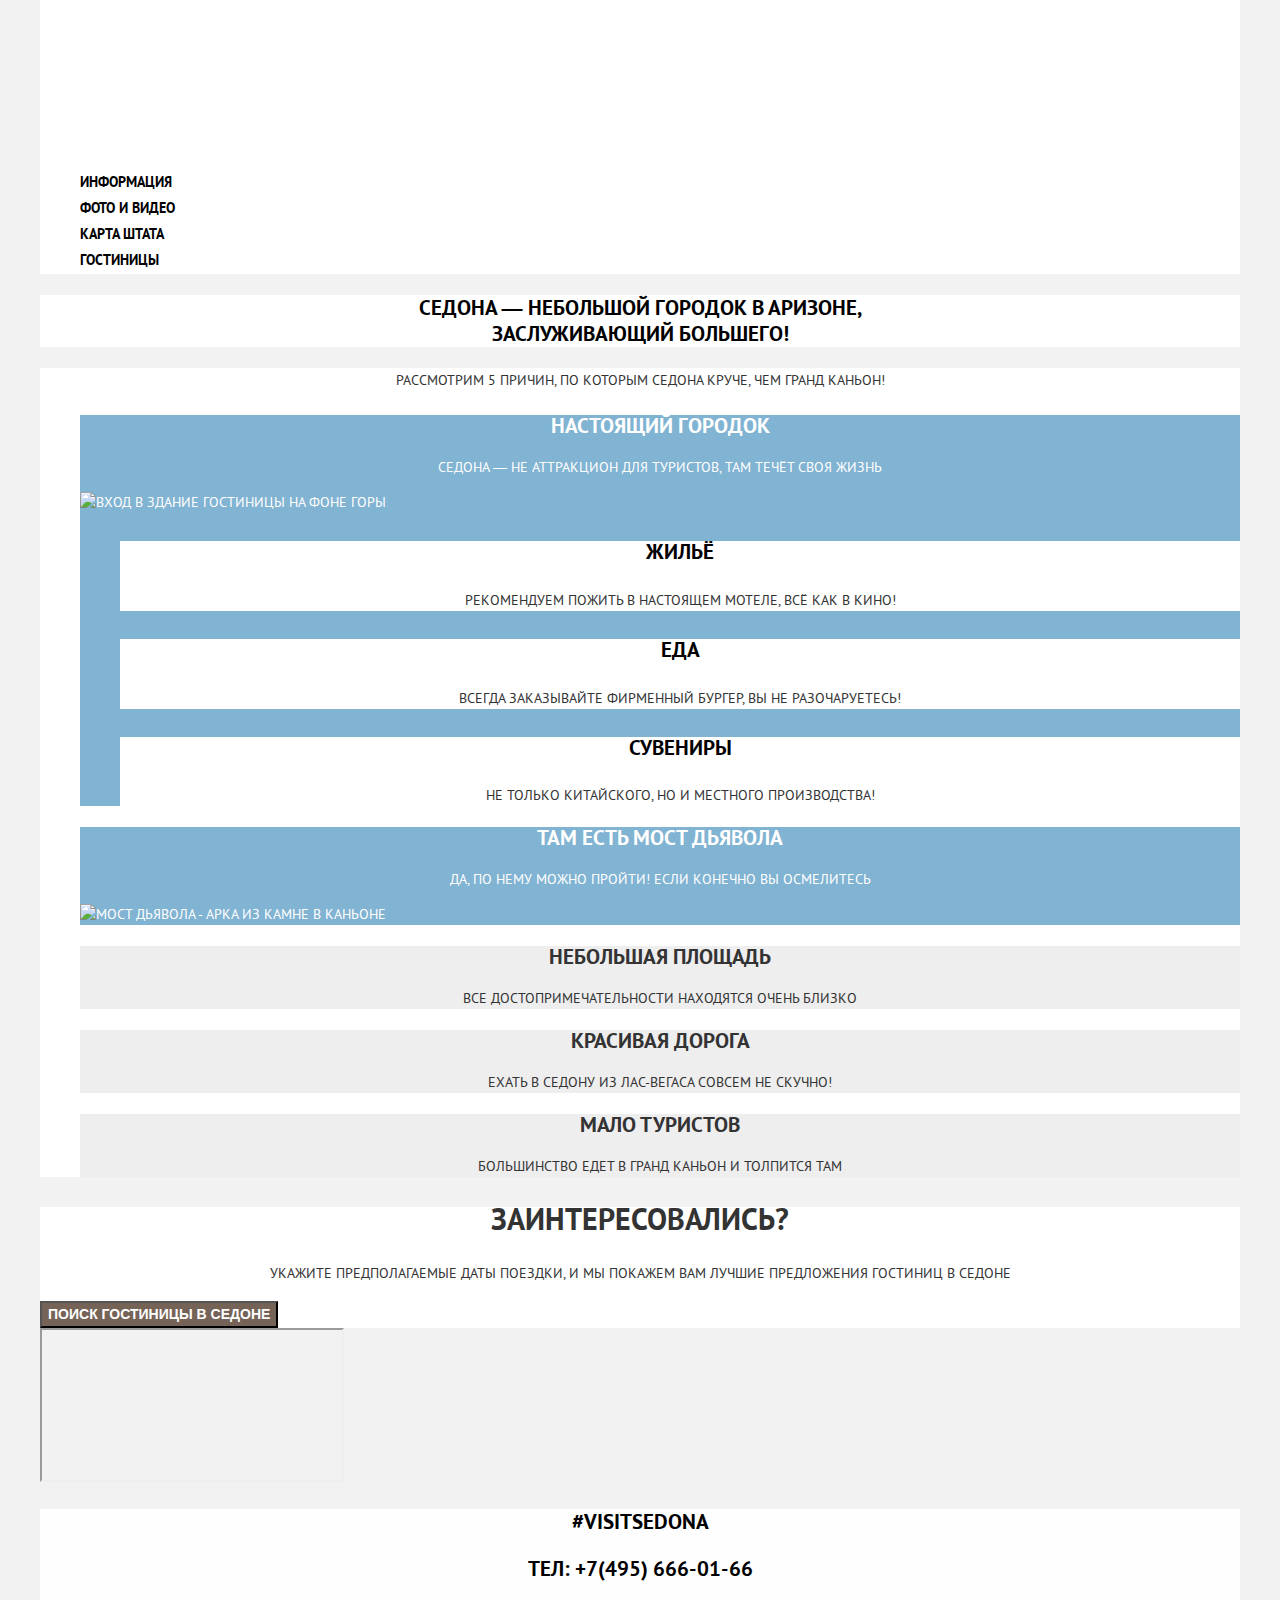
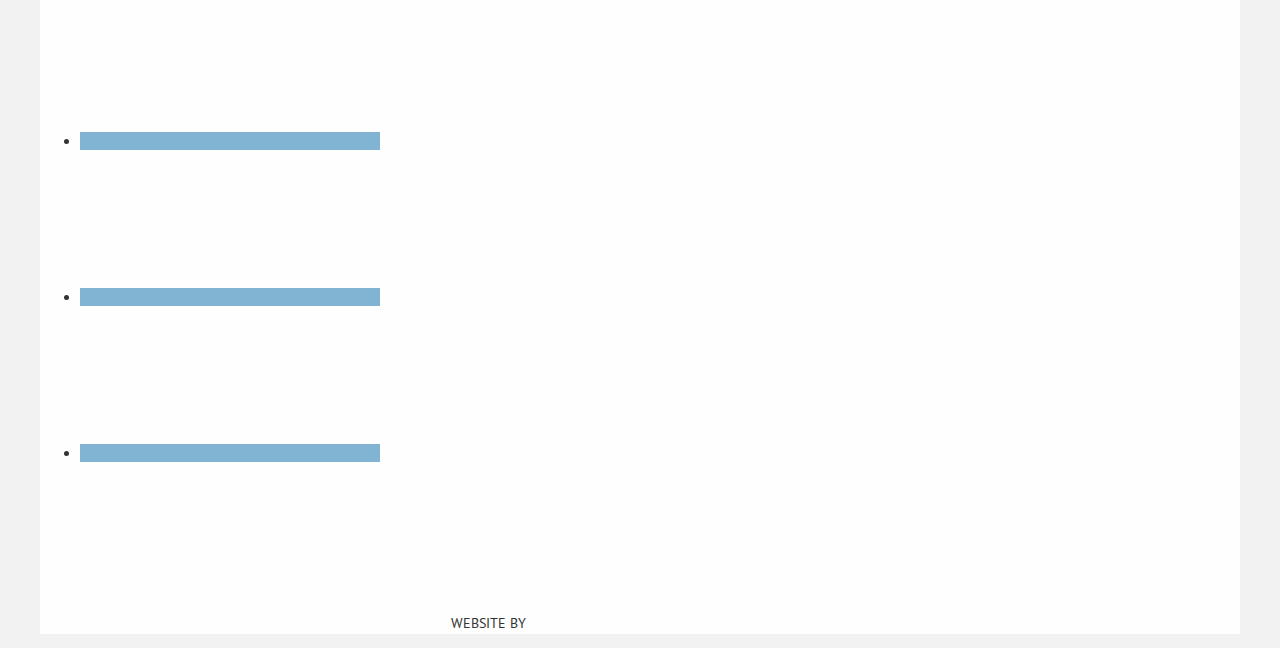
==== index.html @ 3ab44064 "Изменяет названия классов" ====
<!DOCTYPE html>
<html class="page" lang="ru">
  <head>
    <meta charset="utf-8">
    <title>HTML Academy: Седона</title>
    <link rel="stylesheet" href="css/normalize.css">
    <link rel="stylesheet" href="css/style.css">

    <link rel="preload" href="/fonts/ptsans.woff2" as="font" crossorigin="anonymous">
    <link rel="preload" href="/fonts/ptsansbold.woff2" as="font" crossorigin="anonymous">
  </head>

  <body class="page-body">
    <header class="header fix-container">
      <nav class="header__navigation navigation">
        <a class="navigation__logo-link" aria-label="Логотип города Седона: мост над горами на фоне облаков">
          <svg class="navigation__logo-img" aria-hidden="true"></svg>
        </a>

        <ul class="navigation__menu menu">
          <li class="menu__item">
            <a class="menu__link" href="blank.html">Информация</a>
          </li>

          <li class="menu__item">
            <a class="menu__link" href="blank.html">Фото и видео</a>
          </li>

          <li class="menu__item">
            <a class="menu__link" href="blank.html">Карта штата</a>
          </li>

          <li class="menu__item">
            <a class="menu__link" href="hotels.html">Гостиницы</a>
          </li>
        </ul>
      </nav>
    </header>

    <main class="main fix-container">
      <section class="section top-section">
        <h1 class="visually-hidden">Сайт города Седона</h1>

        <p class="top-section__description">Седона &mdash; небольшой городок в Аризоне,<br> заслуживающий большего!</p>
      </section>

      <section class="section reasons-section">
        <h2 class="visually-hidden">5 причин, чтобы посетить Седону</h2>
        
        <p class="section__description">Рассмотрим 5 причин, по которым Седона круче, чем гранд каньон!</p>

        <ol class="reasons-section__list">
          <li class="reasons-section__list-item reason reason--expanded-sub-list">
            <div class="reason__container">
              <h3 class="reason__title">Настоящий городок</h3>

              <p class="reason__description">Седона &mdash; не аттракцион для туристов, там течёт своя жизнь</p>
            </div>

            <img class="reason__image" src="https://via.placeholder.com/800x256" alt="Вход в здание гостиницы на фоне горы" width="800" height="256">

            <ul class="reason__sub-list">
              <li class="reason__sub-list-item feature feature--hotels">
                <h4 class="feature__title">Жильё</h4>
                <p class="feature__description">Рекомендуем пожить в настоящем мотеле, всё как в кино!</p>
              </li>

              <li class="reason__sub-list-item feature feature--food">
                <h4 class="feature__title">Еда</h4>
                <p class="feature__description">Всегда заказывайте фирменный бургер, вы не разочаруетесь!</p>
              </li>

              <li class="reason__sub-list-item feature feature--souvenirs">
                <h4 class="feature__title">Сувениры</h4>
                <p class="feature__description">Не только китайского, но и местного производства!</p>
              </li>
            </ul>
          </li>

          <li class="reasons-section__list-item reason reason--expanded-image">
            <div class="reason__container">
              <h3 class="reason__title">Там есть Мост дьявола</h3>
  
              <p class="reason__description">Да, по нему можно пройти! Если конечно вы осмелитесь</p>
            </div>

            <img class="reason__image" src="https://via.placeholder.com/800x256" alt="Мост дьявола - арка из камне в каньоне" width="800" height="256">
          </li>

          <li class="reasons-section__list-item reason">
            <h3 class="reason__title">Небольшая площадь</h3>

            <p class="reason__description">Все достопримечательности находятся очень близко</p>
          </li>

          <li class="reasons-section__list-item reason">
            <h3 class="reason__title">Красивая дорога</h3>

            <p class="reason__description">Ехать в седону из Лас-Вегаса совсем не скучно!</p>
          </li>
          
          <li class="reasons-section__list-item reason">
            <h3 class="reason__title">Мало туристов</h3>

            <p class="reason__description">Большинство едет в гранд каньон и толпится там</p>
          </li>
        </ol>
      </section>

      <section class="section order-section">
        <h2 class="visually-hidden">Поиск гостиницы в Седоне</h2>

        <p class="order-section__subtitle">Заинтересовались?</p>

        <p class="section__description">Укажите предполагаемые даты поездки, и мы покажем вам лучшие предложения гостиниц в седоне</p>

        <button class="order-section__button button button--brown" type="button">Поиск гостиницы в Седоне</button>

        <!-- Форма -->
      </section>

      <section class="section map-section">
        <h2 class="visually-hidden">Где расположена Седона</h2>

        <!-- todo вынести атрибуты из iframe в файл стилей width="600" height="450" frameborder="0" style="border:0;" -->
        <iframe class="map-section__map" src="https://www.google.com/maps/embed?pb=!1m18!1m12!1m3!1d56145.614365388654!2d-111.83198142224626!3d34.8535389235133!2m3!1f0!2f0!3f0!3m2!1i1024!2i768!4f13.1!3m3!1m2!1s0x872da132f942b00d%3A0x5548c523fa6c8efd!2z0KHQtdC00L7QvdCwLCDQkNGA0LjQt9C-0L3QsCA4NjMzNiwg0KHQqNCQ!5e0!3m2!1sru!2sru!4v1600339933876!5m2!1sru!2sru" allowfullscreen="" aria-hidden="false" tabindex="0"></iframe>
      </section>
    </main>

    <footer class="footer fix-container">
      <section class="footer__section">
        <h2 class="visually-hidden">Контакты</h2>

        <address class="footer__address">
          <p class="footer__tag">#visitSEDONA</p>
        
          <a class="footer__link" href="tel:+74956660166">Тел: +7(495) 666-01-66</a>
        </address>
      </section>

      <section class="footer__section">
        <h2 class="visually-hidden">Социальные сети</h2>

        <ul class="footer__socials socials">
          <li class="socials__item">
            <a class="socials__link" href="https://twitter.com/" target="_blank" aria-label="Twitter" rel="noopener noreferrer nofollow">
              <svg class="socials__icon" aria-hidden="true"></svg>
            </a>
          </li>

          <li class="socials__item">
            <a class="socials__link" href="https://facebook.com/" target="_blank" aria-label="Facebook" rel="noopener noreferrer nofollow">
              <svg class="socials__icon" aria-hidden="true"></svg>
            </a>
          </li>

          <li class="socials__item">
            <a class="socials__link" href="https://www.youtube.com/" target="_blank" aria-label="Youtube" rel="noopener noreferrer nofollow">
              <svg class="socials__icon" aria-hidden="true"></svg>
            </a>
          </li>
        </ul>
      </section>

      <p class="footer__logo">
        Website by
        <a class="footer__logo-link" href="https://htmlacademy.ru/intensive/htmlcss" target="_blank" aria-label="HTML Academy" rel="noopener noreferrer nofollow">
          <svg class="footer__logo-icon" aria-hidden="true"></svg>
        </a>
      </p>
    </footer>
  </body>
</html>
---- css/style.css ----
/* Variables */

:root {
  --background-color: rgb(242, 242, 242);

  --primary-color: rgb(51, 51, 51);
  --secondary-color: rgb(0, 0, 0);

  --contrast-color: rgb(255, 255, 255);
  --secondary-contrast-color: rgb(238, 238, 238);

  --accent-color: rgb(129, 179, 210);
  --accent-color-darker: rgb(102, 158, 192);
  --accent-color-dark: rgb(84, 150, 189);

  --secondary-accent-color: rgb(118, 99, 87);
  --secondary-accent-color-darker: rgb(96, 78, 67);
  --secondary-accent-color-dark: rgb(80, 62, 51);

  --addition-contrast-color: rgb(242, 242, 242);
  --addition-primary-color: rgb(102, 102, 102);

  /* Colors with opacity */

  --contrast-color-opacity-90: rgba(255, 255, 255, 0.9);
  --contrast-color-opacity-30: rgba(255, 255, 255, 0.3);
  --secndary-color-opacity-30: rgba(0, 0, 0, 0.3);
}



/* Fonts */

@font-face {
  font-family: "PT Sans";
  font-style: normal;
  font-weight: 400;
  font-display: swap;
  src: url("../fonts/ptsans.woff2") format("woff2"),
       url("../fonts/ptsans.woff") format("woff");
}

@font-face {
  font-family: "PT Sans";
  font-style: normal;
  font-weight: 700;
  font-display: swap;
  src: url("../fonts/ptsansbold.woff2") format("woff2"),
       url("../fonts/ptsansbold.woff") format("woff");
}


/* Global styles */

html {
  box-sizing: border-box;
  font-size: 87.5%; /* 14px */
  line-height: 1;
}

*,
*::before,
*::after {
  box-sizing: inherit;
}

body {
  min-width: 1200px;
  margin: 0;
  background-color: var(--background-color, rgb(242, 242, 242));
  font-family: "PT Sans", "Arial", sans-serif;
  font-size: 100%;
  line-height: 1.5;
  color: var(--primary-color, rgb(51, 51, 51));
  text-transform: uppercase;
  overflow-anchor: none;
}

img {
  max-width: 100%;
}

a {
  text-decoration: none;
  color: inherit;
}

.visually-hidden {
  position: absolute;
  width: 1px;
  height: 1px;
  margin: -1px;
  padding: 0;
  border: 0;
  white-space: nowrap;
  overflow: hidden;
  clip: rect(0 0 0 0);
}


/* Fix-container */

.fix-container {
  width: 1200px;
  margin-left: auto;
  margin-right: auto;
}


/* Header */

.header {
  background-color: var(--contrast-color, rgb(255, 255, 255));
}

.header__navigation {

}

.navigation__logo-link {

}

.navigation__logo-img {

}


/* Navigation */

.navigation {

}

.navigation__logo-link {

}

.navigation__logo-img {

}

.navigation__menu {

}


/* Menu */

.menu {
  list-style: none;

  font-weight: 700;
  line-height: 1.857;
  color: var(--secondary-color, rgb(0, 0, 0));
}

.menu__item {

}

.menu__link {

}

.menu__link:hover {
  color: var(--accent-color, rgb(129, 179, 210))
}

.menu__link:active {
  color: var(--secndary-color-opacity-30, rgba(0, 0, 0, 0.3))
}

.menu__link--active {
  color: var(--secondary-accent-color, rgb(118, 99, 87));
}


/* Main */

.main {

}


/* Section */

.section {

}

.section__description {
  line-height: 1.857;
  text-align: center;
}


/* Top-section */

.top-section {

  background-color: var(--accent-color, rgb(129, 179, 210));
}

.top-section__description {
  font-size: 1.5rem;
  font-weight: 700;
  line-height: 1.238;
  color: var(--secondary-color, rgb(0, 0, 0));
  text-align: center;

  background-color: var(--contrast-color, rgb(255, 255, 255));
}


/* Reasons-section */

.reasons-section {
  background-color: var(--contrast-color, rgb(255, 255, 255));
}

.reasons-section__list {
  list-style: none;
}

.reasons-section__list-item {

}

/* Reason */

.reason {
  background-color: var(--secondary-contrast-color, rgb(238, 238, 238));
}

.reason--expanded-sub-list {
  color: var(--contrast-color, rgb(255, 255, 255));
  background-color: var(--accent-color, rgb(129, 179, 210));
}

.reason--expanded-image {
  color: var(--contrast-color, rgb(255, 255, 255));
  background-color: var(--accent-color, rgb(129, 179, 210));
}

.reason__container {

}

.reason__title {
  font-size: 1.5rem;
  line-height: 1;
  text-align: center;
}

.reason__description {
  text-align: center;
}

.reason__image {

}

.reason__sub-list {
  list-style: none;
}

.reason__sub-list-item {

}


/* Feature */

.feature {
  background-color: var(--contrast-color, rgb(255, 255, 255));
}

.feature--hotels {

}

.feature--food {

}

.feature--souvenirs {

}

.feature__title {
  font-size: 1.5rem;
  line-height: 1;
  color: var(--secondary-color, rgb(0, 0, 0));
  text-align: center;
}

.feature__description {
  color: var(--primary-color, rgb(51, 51, 51));
  text-align: center;
}


/* Order-section */

.order-section {
  background-color: var(--contrast-color, rgb(255, 255, 255));
}

.order-section__subtitle {
  font-size: 2.143rem;
  font-weight: 700;
  line-height: 0.8;
  text-align: center;
}

.order-section__button {

}


/* Map-section */

.map-section {

}

.map-section__map {

}


/* Button */

.button {
  font-size: 1rem;
  font-weight: 700;
  line-height: 1.5;
  color: var(--contrast-color, rgb(255, 255, 255));
  text-transform: uppercase;
}

.button:active {
  color: var(--contrast-color-opacity-30, rgba(255, 255, 255, 0.3));
}

.button--brown {
  background-color: var(--secondary-accent-color, rgb(118, 99, 87));
}

.button--brown:hover {
  background-color: var(--secondary-accent-color-darker, rgb(96, 78, 67));
}

.button--brown:active {
  background-color: var(--secondary-accent-color-dark, rgb(80, 62, 51));
}

.button--blue {
  background-color: var(--accent-color, rgb(129, 179, 210));
}

.button--blue:hover {
  background-color: var(--accent-color-darker, rgb(102, 158, 192));
}
.button--blue:active {
  background-color: var(--accent-color-dark, rgb(84, 150, 189));
}



/* Footer */

.footer {
  background-color: var(--contrast-color-opacity-90, rgba(255, 255, 255, 0.9));
}

.footer__section {

}

.footer__address {
  font-size: 1.5rem;
  font-weight: 700;
  font-style: normal;
  line-height: 1.238;
  color: var(--secondary-color, rgb(0, 0, 0));
  text-align: center;
}

.footer__tag {

}

.footer__link {

}

.footer__socials {

}

.footer__logo {
  text-align: center;
}

.footer__logo-link {

}

.footer__logo-icon {

}


/* Socials */

.socials {

}

.socials__item {

}

.socials__link {
  background-color: var(--accent-color, rgb(129, 179, 210));
}

.socials__link:hover {
  background-color: var(--accent-color-darker, rgb(102, 158, 192));
}

.socials__link:active {
  background-color: var(--accent-color-dark, rgb(84, 150, 189));
}

.socials__icon {

}
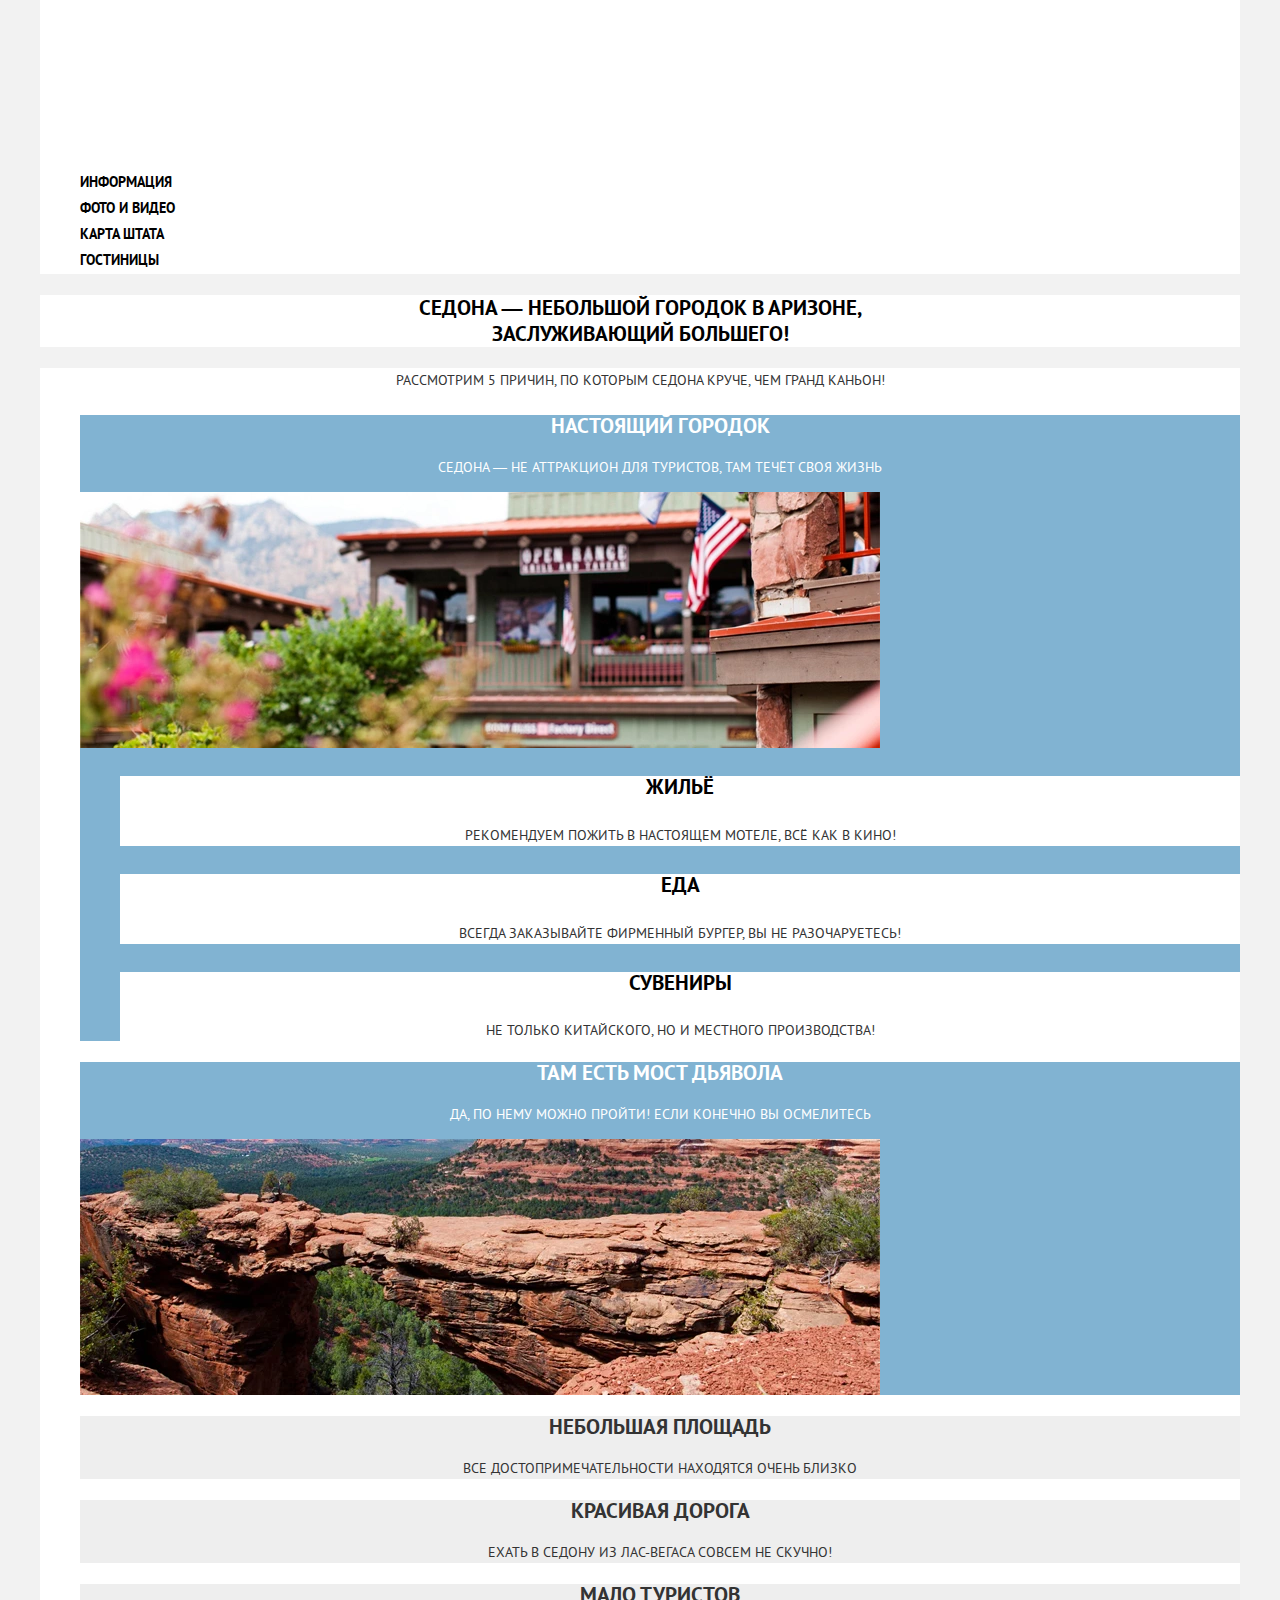
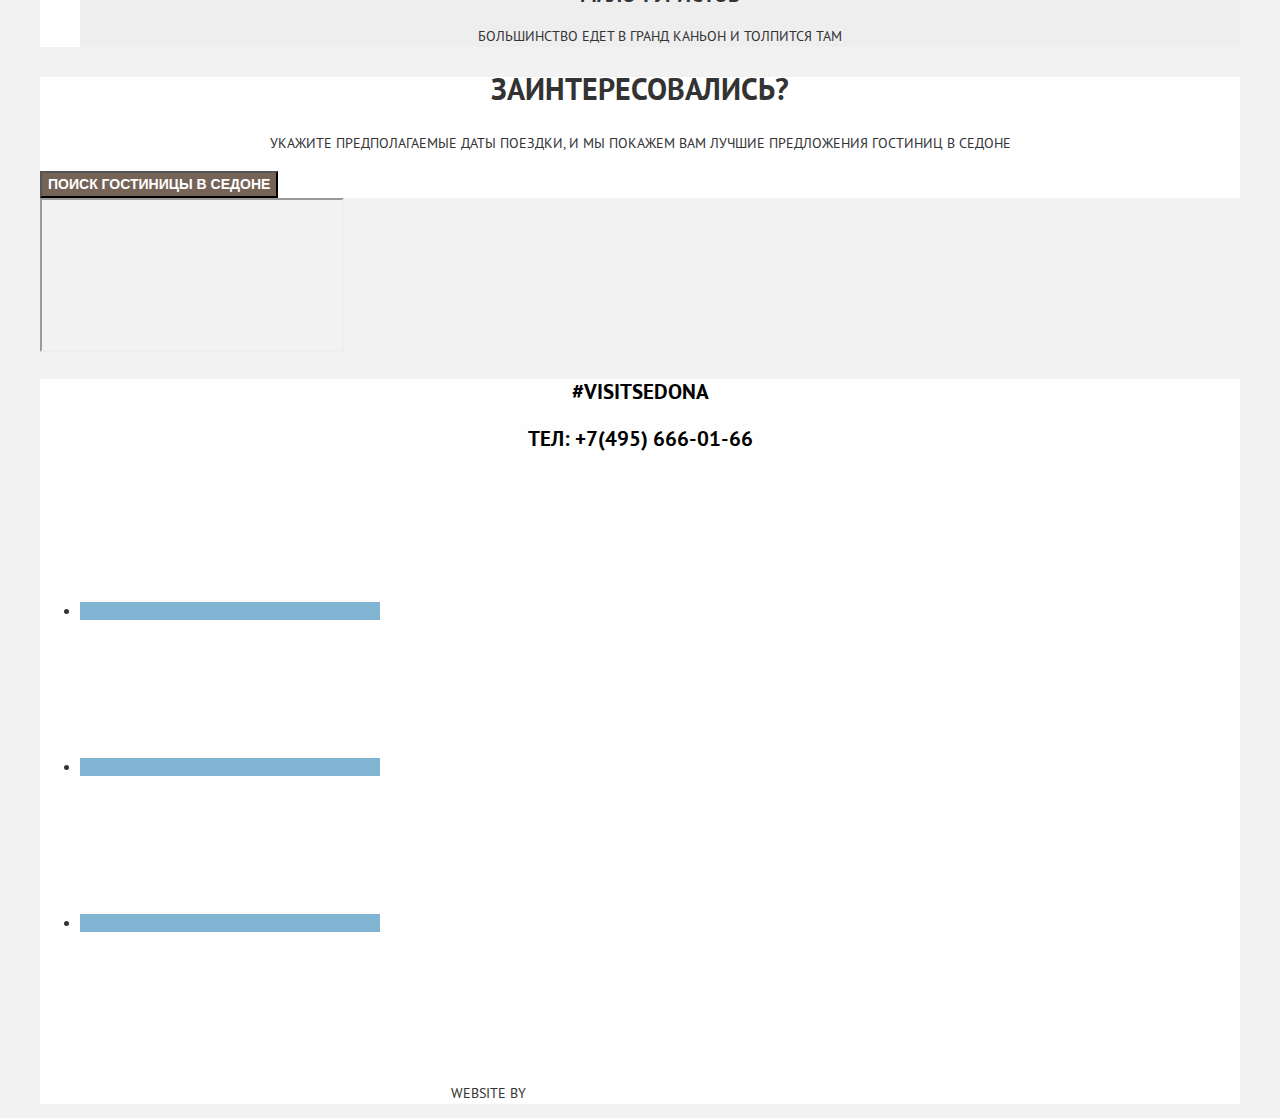
==== commit 3d56ace2: "Добавляет изображения" ====
--- a/index.html
+++ b/index.html
@@ -57,7 +57,16 @@
               <p class="reason__description">Седона &mdash; не аттракцион для туристов, там течёт своя жизнь</p>
             </div>
 
-            <img class="reason__image" src="https://via.placeholder.com/800x256" alt="Вход в здание гостиницы на фоне горы" width="800" height="256">
+            <picture class="reason__picture">
+              <source type="image/webp"
+                      srcset="img/reason-1.webp 1x,
+                              img/reason-1@2x.webp 2x">
+              <img  class="reason__image" 
+                    src="img/reason-1.jpg" 
+                    srcset="img/reason-1@2x.jpg 2x"
+                    alt="Вход в здание гостиницы на фоне горы" 
+                    width="800" height="256">
+            </picture>
 
             <ul class="reason__sub-list">
               <li class="reason__sub-list-item feature feature--hotels">
@@ -84,7 +93,16 @@
               <p class="reason__description">Да, по нему можно пройти! Если конечно вы осмелитесь</p>
             </div>
 
-            <img class="reason__image" src="https://via.placeholder.com/800x256" alt="Мост дьявола - арка из камне в каньоне" width="800" height="256">
+            <picture class="reason__picture">
+              <source type="image/webp"
+                      srcset="img/reason-2.webp 1x,
+                              img/reason-2@2x.webp 2x">
+              <img  class="reason__image" 
+                    src="img/reason-2.jpg" 
+                    srcset="img/reason-2@2x.jpg 2x"
+                    alt="Мост дьявола - арка из камне в каньоне" 
+                    width="800" height="256">
+            </picture>
           </li>
 
           <li class="reasons-section__list-item reason">
--- a/css/style.css
+++ b/css/style.css
@@ -257,8 +257,14 @@
   text-align: center;
 }
 
+.reason__picture {
+  display: block;
+}
+
 .reason__image {
-
+  display: block;
+  width: 800px;
+  height: 256px;
 }
 
 .reason__sub-list {
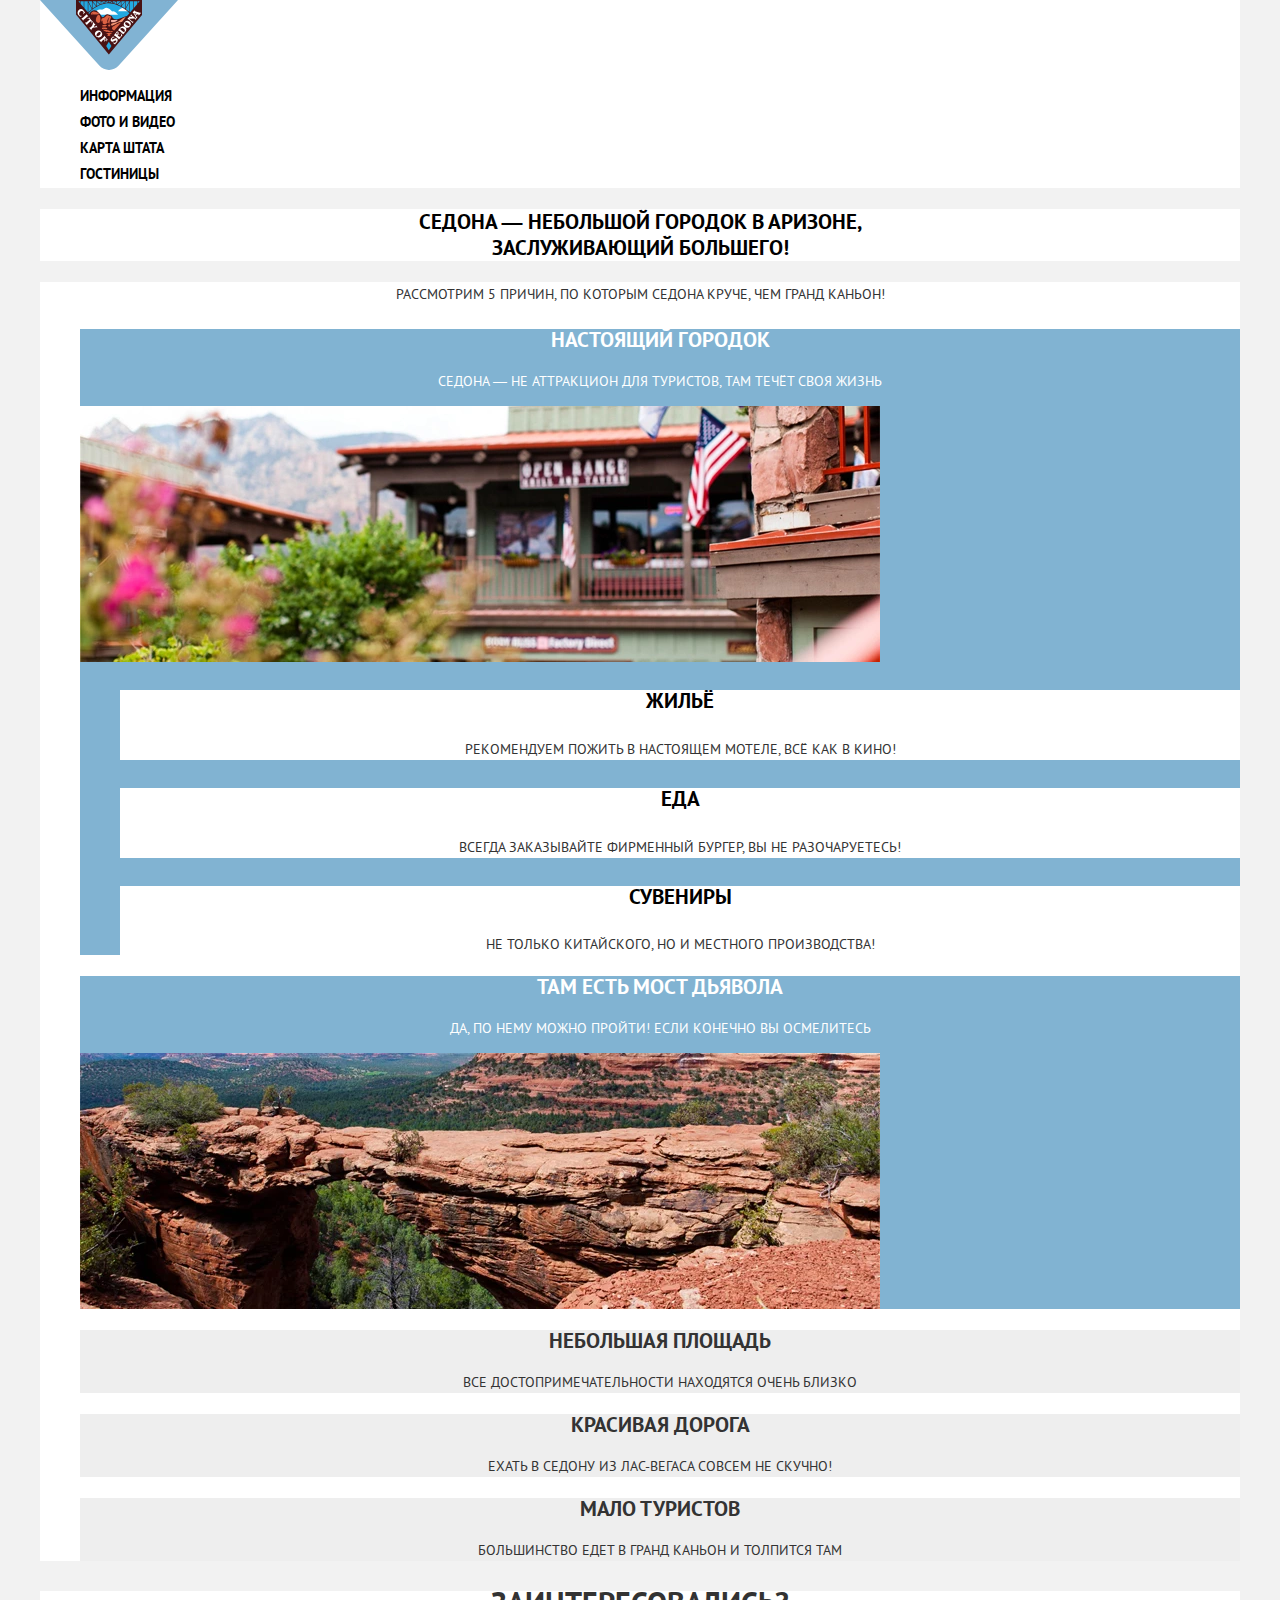
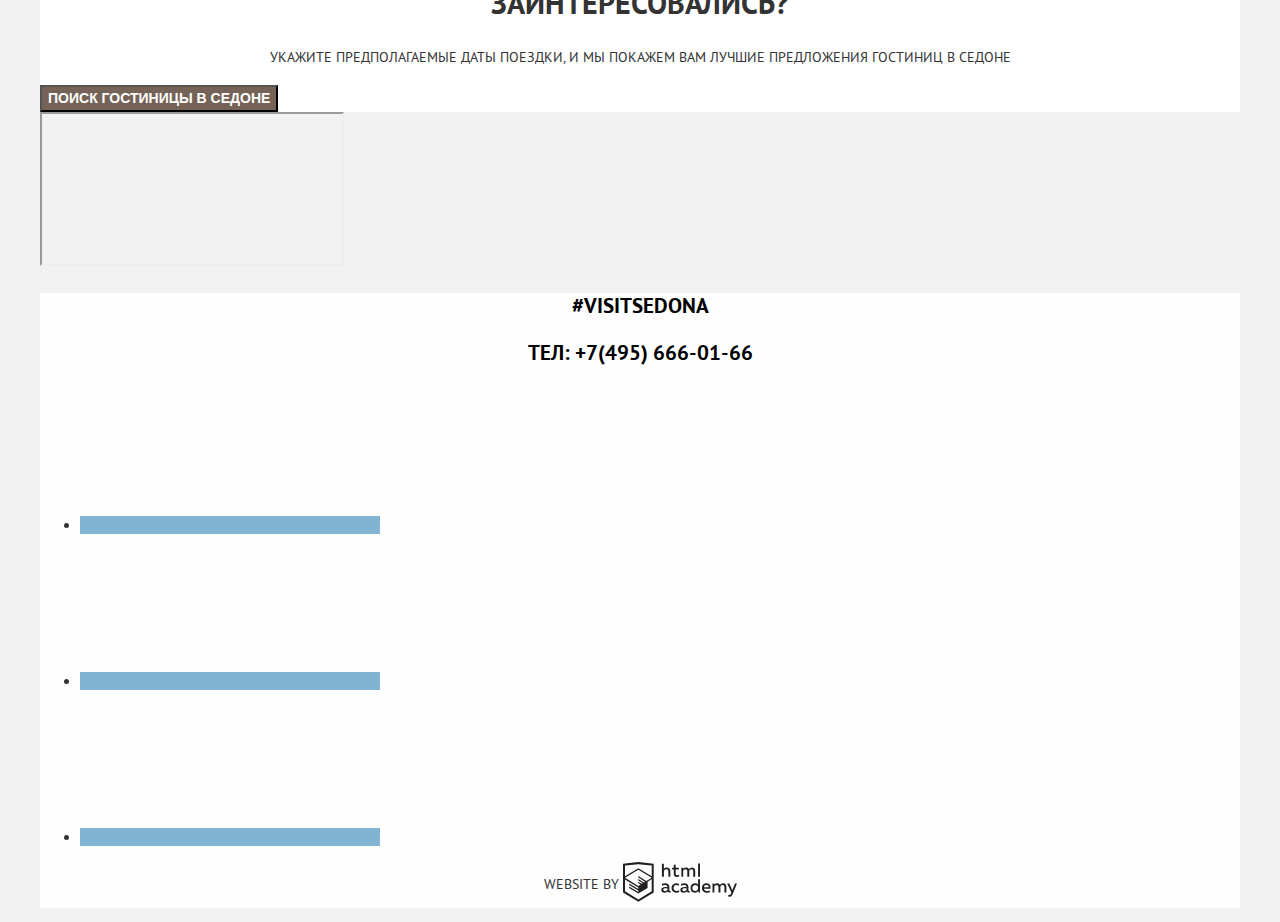
==== commit ff106a01: "Добавляет логотипы" ====
--- a/index.html
+++ b/index.html
@@ -11,10 +11,16 @@
   </head>
 
   <body class="page-body">
+    <svg class="visually-hidden" width="0" height="0" viewBox="0 0 0 0" aria-hidden="true">
+      <symbol id="logo-htmlacademy" viewBox="0 0 114 40">
+        <path fill-rule="evenodd" d="M15.52.06h-.17L0 1.72v28.77l15.35 9.35 15.35-9.35V1.72L15.52.06zm61.5 1.56h-1.93v13.11h1.93V1.63zm-36.16.01v5.14a3.98 3.98 0 012.85-1.23c.97-.06 1.92.3 2.62 1 .69.7 1.06 1.67 1.01 2.67v5.55h-1.97v-5.3c.05-.51-.1-1.03-.41-1.43a1.9 1.9 0 00-1.3-.72h-.3c-1.01.06-1.93.62-2.46 1.5v5.95h-2V1.63h1.96zm36.16 28.85h-1.74v-1.42a4.06 4.06 0 01-3.37 1.66 4.7 4.7 0 01-4.33-4.74 4.7 4.7 0 014.33-4.73c1.21-.04 2.37.47 3.17 1.4v-5.33h1.94v13.16zm-29.95-1.42c.2 0 .39-.04.58-.1v1.43c-.4.15-.82.23-1.25.22a1.76 1.76 0 01-1.76-1.08 5.04 5.04 0 01-3.31 1.17c-1.6 0-3.07-.9-3.07-2.75 0-2.3 2.1-3.01 3.91-3.01.77.01 1.54.1 2.29.27v-.33c0-1.07-.8-1.9-2.31-1.9-1.1 0-2.17.23-3.17.68v-1.83c1.09-.38 2.22-.58 3.37-.6 2.49 0 4.02 1.22 4.02 3.95v3.23a.6.6 0 00.13.43c.1.12.23.2.39.2h.18v.02zm-6.8-1.22c.03.39.2.75.5 1 .28.26.66.38 1.04.35h.12c.95 0 1.87-.39 2.54-1.08v-1.53c-.63-.14-1.27-.21-1.91-.23-1.05 0-2.28.36-2.28 1.49zm15.75-5.9a5.18 5.18 0 00-2.7-.7h-.38c-1.2.05-2.35.58-3.18 1.48-.83.9-1.27 2.1-1.23 3.34v.44a4.48 4.48 0 004.72 4.23c1 .03 2-.18 2.91-.61v-1.85c-.78.45-1.67.69-2.56.7a2.88 2.88 0 01-2.66-1.43 3.02 3.02 0 010-3.07 2.88 2.88 0 012.66-1.43c.86 0 1.7.26 2.42.75v-1.85zm10.13 7.12c.2 0 .4-.04.58-.1v1.43c-.4.15-.82.23-1.24.22a1.76 1.76 0 01-1.77-1.08 5.04 5.04 0 01-3.3 1.17c-1.6 0-3.08-.9-3.08-2.75 0-2.3 2.11-3.01 3.92-3.01.77.01 1.53.1 2.29.27v-.33c0-1.07-.8-1.9-2.32-1.9-1.09 0-2.16.23-3.16.68v-1.83c1.08-.38 2.22-.58 3.37-.6 2.49 0 4.02 1.22 4.02 3.95v3.23a.6.6 0 00.12.43c.1.12.24.2.4.2h.17v.02zm-6.3-.21c-.29-.26-.47-.62-.5-1.01h.03c0-1.13 1.16-1.49 2.28-1.49.64.02 1.28.1 1.9.23v1.53a3.54 3.54 0 01-2.54 1.08h-.11a1.4 1.4 0 01-1.05-.34zm9.48-2.92c0-1.64 1.3-2.98 2.9-2.98l.03.06c1.21 0 2.31.73 2.8 1.86v2.16a3.02 3.02 0 01-2.82 1.88 2.95 2.95 0 01-2.91-2.98zm14.02-4.68c3.5 0 4.7 2.89 4.13 5.49h-6.56c.22 1.62 1.76 2.28 3.37 2.28.96 0 1.91-.22 2.78-.64v1.73c-1 .43-2.08.64-3.16.61-2.67 0-5.01-1.53-5.01-4.77a4.57 4.57 0 011.14-3.27c.8-.89 1.9-1.41 3.08-1.46h.23v.03zm-2.48 3.93a2.42 2.42 0 012.57-2.27h.05c.62-.06 1.23.17 1.67.62.44.45.67 1.08.62 1.71h-4.91v-.06zm8.62 5.28V21.5h1.74v1.07a3.98 3.98 0 012.93-1.37 3 3 0 012.79 1.52 4.3 4.3 0 013.07-1.44 3.2 3.2 0 012.49 1.01c.64.69.97 1.63.88 2.58v5.61h-2v-5.55c.05-.46-.08-.91-.37-1.27a1.67 1.67 0 00-1.13-.62h-.27c-.87.05-1.67.5-2.19 1.2v6.24h-2v-5.55c.04-.46-.1-.92-.38-1.27-.29-.35-.7-.57-1.15-.61h-.21c-.94.08-1.8.6-2.33 1.4v6.07h-1.83l-.04-.06zm24.49-8.99h-2l-2.66 6.8-3.01-6.78h-2.11l4.22 9.06-.18.45c-.52 1.36-1.24 2.05-2.19 2.05-.3 0-.6-.04-.9-.13v1.7c.39.1.78.14 1.17.15 1.33 0 2.58-.75 3.53-3.09l4.13-10.2zM52.68 5.8V2.55l-1.95.46v2.72h-1.59V7.5h1.65V12c-.07.83.23 1.64.82 2.21.59.58 1.4.85 2.2.75.79 0 1.58-.12 2.33-.38v-1.73c-.57.24-1.17.36-1.78.36-1.14 0-1.67-.39-1.67-1.58v-4.1h3.16V5.78H52.7zm5.7 8.96v-9h1.76v1.08a3.98 3.98 0 012.92-1.38A3 3 0 0165.8 6.9a4.3 4.3 0 013.07-1.44 3.2 3.2 0 012.5 1.05c.63.7.94 1.66.84 2.62v5.62h-2V9.2c.04-.46-.1-.91-.37-1.27a1.67 1.67 0 00-1.14-.62h-.24c-.86.05-1.66.5-2.18 1.2v6.24h-2V9.2c.04-.46-.1-.91-.37-1.27a1.67 1.67 0 00-1.13-.62h-.25c-.94.08-1.8.6-2.33 1.39v6.07H58.4zM28.7 29.3v.02-.02zm0-11.98V29.3l-13.35 8.13L2 29.32v-11.8L15.3 25.6v1.42l-9.1-5.5v1.41l9.15 5.62v1.5L6.19 24.5v1.45l9.16 5.62 9.23-5.65v-6.1l4.12-2.5zm0-1.54l-3.66 2.16-1.7 1.07-8.03-4.93v1.42l6.85 4.23-.15.1-1.06.58-5.66-3.46v1.45l4.47 2.72-1.05.72-3.38-2.05v1.41l2.22 1.34-2.25 1.36L2.1 15.86l13.2-8.13 13.4 8.05zM15.3 6.28l13.42 8.07V3.56L15.36 2.13 2.02 3.56v10.8l13.27-8.09z" clip-rule="evenodd"/>
+      </symbol>
+    </svg>
+
     <header class="header fix-container">
       <nav class="header__navigation navigation">
-        <a class="navigation__logo-link" aria-label="Логотип города Седона: мост над горами на фоне облаков">
-          <svg class="navigation__logo-img" aria-hidden="true"></svg>
+        <a class="navigation__logo-link">
+          <img class="navigation__logo-img" src="img/logo.svg" width="138" height="70" alt="Логотип города Седона: мост над горами на фоне облаков">
         </a>
 
         <ul class="navigation__menu menu">
@@ -183,7 +189,9 @@
       <p class="footer__logo">
         Website by
         <a class="footer__logo-link" href="https://htmlacademy.ru/intensive/htmlcss" target="_blank" aria-label="HTML Academy" rel="noopener noreferrer nofollow">
-          <svg class="footer__logo-icon" aria-hidden="true"></svg>
+          <svg class="footer__logo-icon" width="114" height="40" aria-hidden="true">
+            <use class="footer__logo-icon-symbol" href="#logo-htmlacademy"></use>
+          </svg>
         </a>
       </p>
     </footer>
--- a/css/style.css
+++ b/css/style.css
@@ -25,6 +25,12 @@
   --contrast-color-opacity-90: rgba(255, 255, 255, 0.9);
   --contrast-color-opacity-30: rgba(255, 255, 255, 0.3);
   --secndary-color-opacity-30: rgba(0, 0, 0, 0.3);
+
+  /* Logo fill */
+
+  --logo-main-color: rgb(35, 31, 32);
+  --logo-hover-color: rgb(129, 179, 210);
+  --logo-active-color: rgb(189, 187, 188);
 }
 
 
@@ -122,7 +128,9 @@
 }
 
 .navigation__logo-img {
-
+  display: block;
+  width: 138px;
+  height: 70px;
 }
 
 
@@ -411,12 +419,27 @@
 }
 
 .footer__logo-link {
-
+  vertical-align: middle;
 }
 
 .footer__logo-icon {
-
-}
+  width: 114px;
+  height: 40px;
+}
+
+.footer__logo-icon-symbol {
+  fill: var(--logo-main-color, rgb(35, 31, 32));
+}
+
+.footer__logo-link:hover .footer__logo-icon-symbol {
+  fill: var(--logo-hover-color, rgb(129, 179, 210));
+}
+
+.footer__logo-link:active .footer__logo-icon-symbol {
+  fill: var(--logo-active-color, rgb(189, 187, 188));
+}
+
+
 
 
 /* Socials */
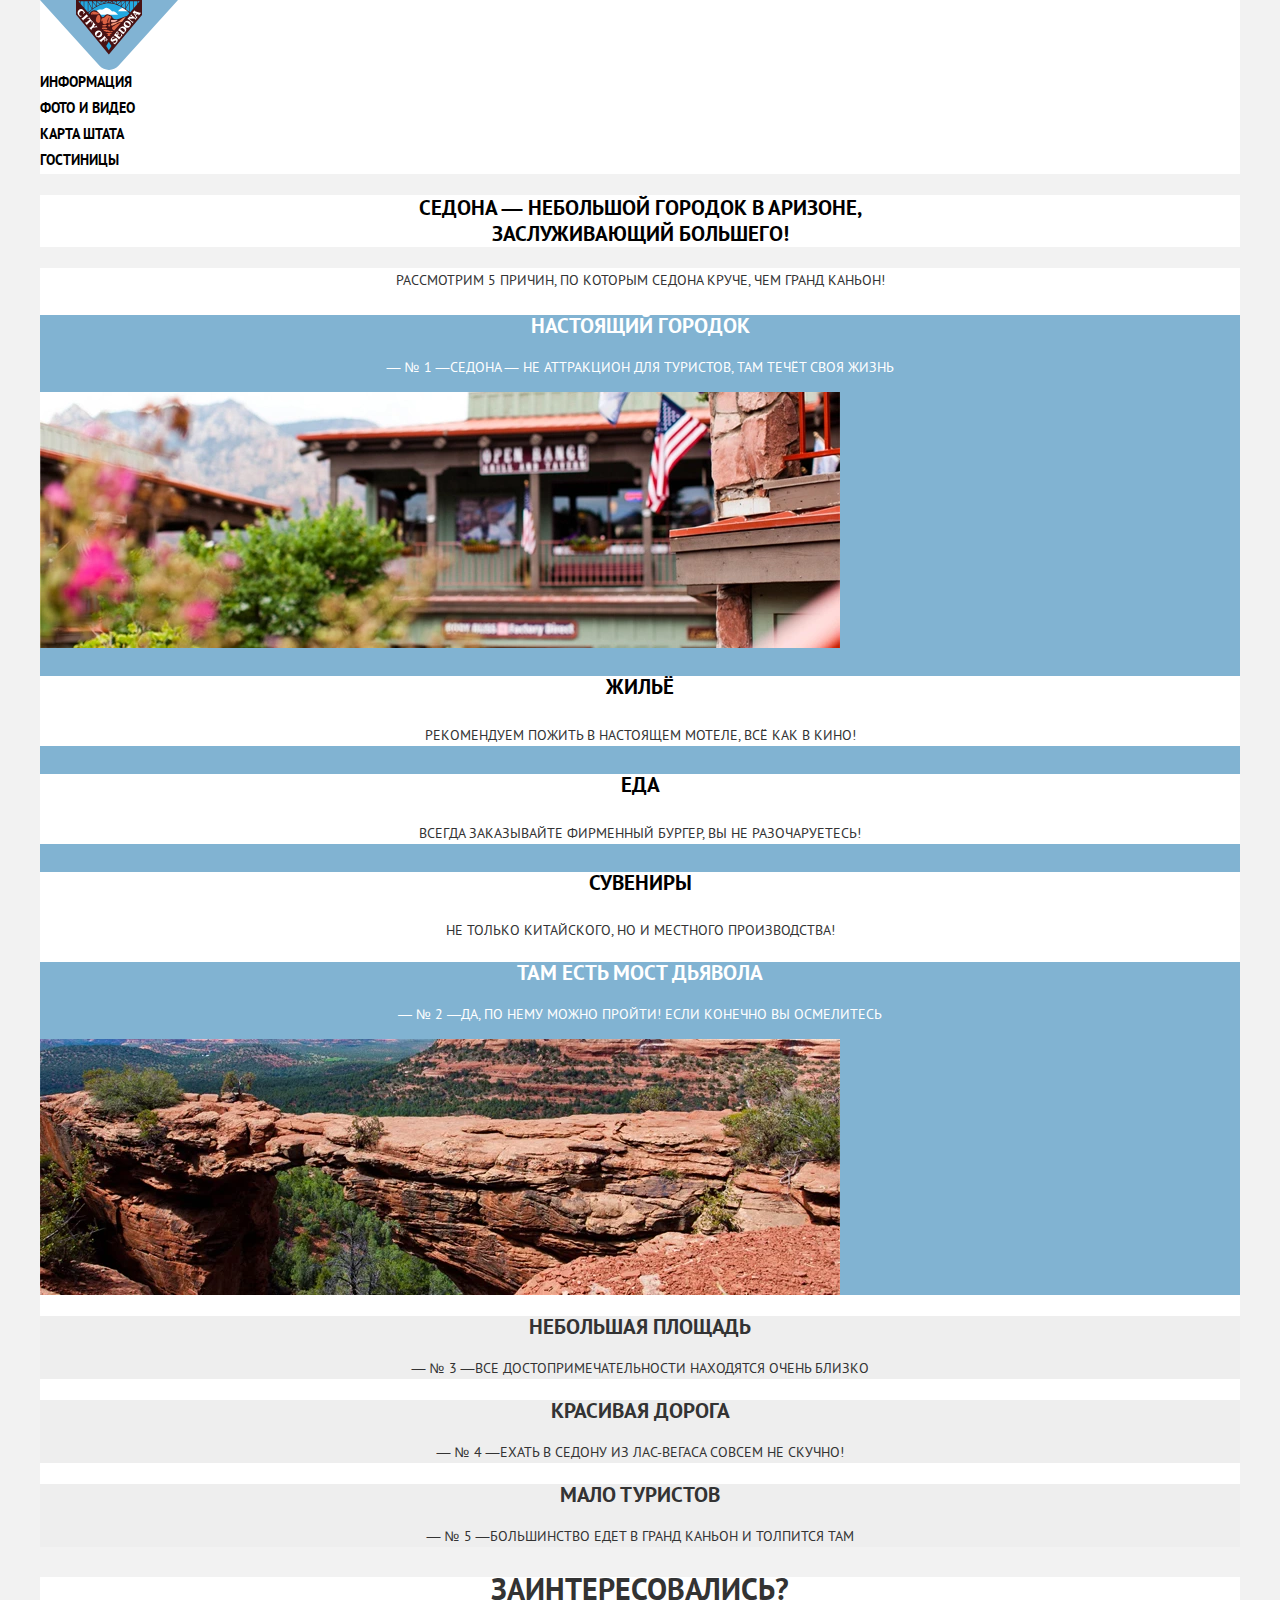
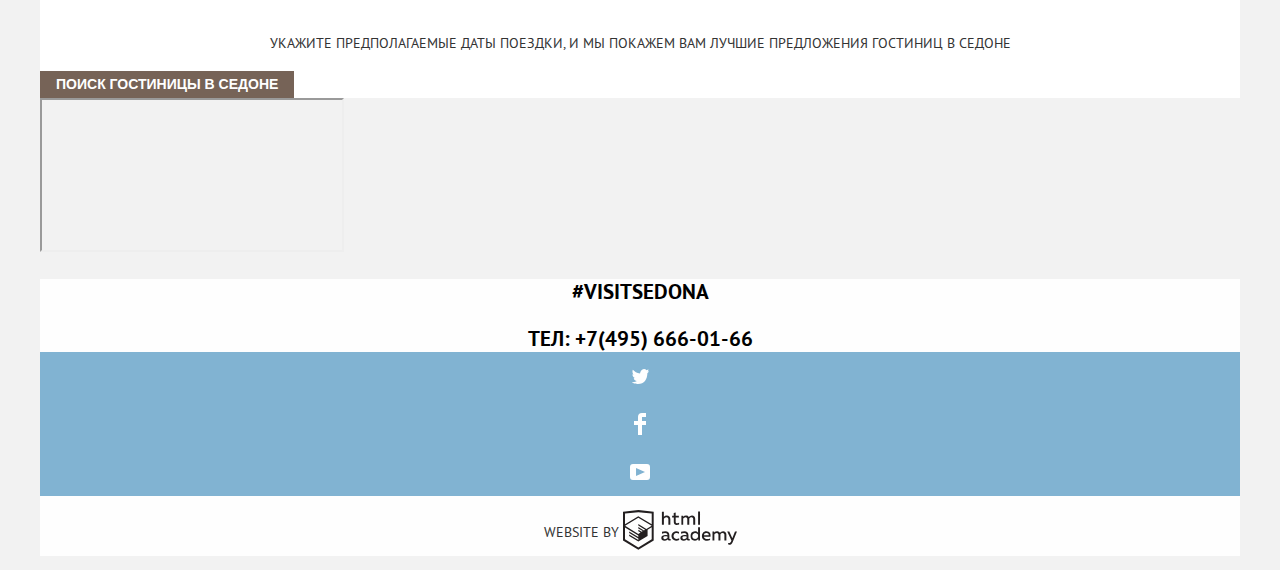
==== commit 7ec06f29: "Добавляет стили и графику для hotels.html" ====
--- a/index.html
+++ b/index.html
@@ -1,199 +1,230 @@
 <!DOCTYPE html>
 <html class="page" lang="ru">
-  <head>
-    <meta charset="utf-8">
-    <title>HTML Academy: Седона</title>
-    <link rel="stylesheet" href="css/normalize.css">
-    <link rel="stylesheet" href="css/style.css">
-
-    <link rel="preload" href="/fonts/ptsans.woff2" as="font" crossorigin="anonymous">
-    <link rel="preload" href="/fonts/ptsansbold.woff2" as="font" crossorigin="anonymous">
-  </head>
-
-  <body class="page-body">
-    <svg class="visually-hidden" width="0" height="0" viewBox="0 0 0 0" aria-hidden="true">
-      <symbol id="logo-htmlacademy" viewBox="0 0 114 40">
-        <path fill-rule="evenodd" d="M15.52.06h-.17L0 1.72v28.77l15.35 9.35 15.35-9.35V1.72L15.52.06zm61.5 1.56h-1.93v13.11h1.93V1.63zm-36.16.01v5.14a3.98 3.98 0 012.85-1.23c.97-.06 1.92.3 2.62 1 .69.7 1.06 1.67 1.01 2.67v5.55h-1.97v-5.3c.05-.51-.1-1.03-.41-1.43a1.9 1.9 0 00-1.3-.72h-.3c-1.01.06-1.93.62-2.46 1.5v5.95h-2V1.63h1.96zm36.16 28.85h-1.74v-1.42a4.06 4.06 0 01-3.37 1.66 4.7 4.7 0 01-4.33-4.74 4.7 4.7 0 014.33-4.73c1.21-.04 2.37.47 3.17 1.4v-5.33h1.94v13.16zm-29.95-1.42c.2 0 .39-.04.58-.1v1.43c-.4.15-.82.23-1.25.22a1.76 1.76 0 01-1.76-1.08 5.04 5.04 0 01-3.31 1.17c-1.6 0-3.07-.9-3.07-2.75 0-2.3 2.1-3.01 3.91-3.01.77.01 1.54.1 2.29.27v-.33c0-1.07-.8-1.9-2.31-1.9-1.1 0-2.17.23-3.17.68v-1.83c1.09-.38 2.22-.58 3.37-.6 2.49 0 4.02 1.22 4.02 3.95v3.23a.6.6 0 00.13.43c.1.12.23.2.39.2h.18v.02zm-6.8-1.22c.03.39.2.75.5 1 .28.26.66.38 1.04.35h.12c.95 0 1.87-.39 2.54-1.08v-1.53c-.63-.14-1.27-.21-1.91-.23-1.05 0-2.28.36-2.28 1.49zm15.75-5.9a5.18 5.18 0 00-2.7-.7h-.38c-1.2.05-2.35.58-3.18 1.48-.83.9-1.27 2.1-1.23 3.34v.44a4.48 4.48 0 004.72 4.23c1 .03 2-.18 2.91-.61v-1.85c-.78.45-1.67.69-2.56.7a2.88 2.88 0 01-2.66-1.43 3.02 3.02 0 010-3.07 2.88 2.88 0 012.66-1.43c.86 0 1.7.26 2.42.75v-1.85zm10.13 7.12c.2 0 .4-.04.58-.1v1.43c-.4.15-.82.23-1.24.22a1.76 1.76 0 01-1.77-1.08 5.04 5.04 0 01-3.3 1.17c-1.6 0-3.08-.9-3.08-2.75 0-2.3 2.11-3.01 3.92-3.01.77.01 1.53.1 2.29.27v-.33c0-1.07-.8-1.9-2.32-1.9-1.09 0-2.16.23-3.16.68v-1.83c1.08-.38 2.22-.58 3.37-.6 2.49 0 4.02 1.22 4.02 3.95v3.23a.6.6 0 00.12.43c.1.12.24.2.4.2h.17v.02zm-6.3-.21c-.29-.26-.47-.62-.5-1.01h.03c0-1.13 1.16-1.49 2.28-1.49.64.02 1.28.1 1.9.23v1.53a3.54 3.54 0 01-2.54 1.08h-.11a1.4 1.4 0 01-1.05-.34zm9.48-2.92c0-1.64 1.3-2.98 2.9-2.98l.03.06c1.21 0 2.31.73 2.8 1.86v2.16a3.02 3.02 0 01-2.82 1.88 2.95 2.95 0 01-2.91-2.98zm14.02-4.68c3.5 0 4.7 2.89 4.13 5.49h-6.56c.22 1.62 1.76 2.28 3.37 2.28.96 0 1.91-.22 2.78-.64v1.73c-1 .43-2.08.64-3.16.61-2.67 0-5.01-1.53-5.01-4.77a4.57 4.57 0 011.14-3.27c.8-.89 1.9-1.41 3.08-1.46h.23v.03zm-2.48 3.93a2.42 2.42 0 012.57-2.27h.05c.62-.06 1.23.17 1.67.62.44.45.67 1.08.62 1.71h-4.91v-.06zm8.62 5.28V21.5h1.74v1.07a3.98 3.98 0 012.93-1.37 3 3 0 012.79 1.52 4.3 4.3 0 013.07-1.44 3.2 3.2 0 012.49 1.01c.64.69.97 1.63.88 2.58v5.61h-2v-5.55c.05-.46-.08-.91-.37-1.27a1.67 1.67 0 00-1.13-.62h-.27c-.87.05-1.67.5-2.19 1.2v6.24h-2v-5.55c.04-.46-.1-.92-.38-1.27-.29-.35-.7-.57-1.15-.61h-.21c-.94.08-1.8.6-2.33 1.4v6.07h-1.83l-.04-.06zm24.49-8.99h-2l-2.66 6.8-3.01-6.78h-2.11l4.22 9.06-.18.45c-.52 1.36-1.24 2.05-2.19 2.05-.3 0-.6-.04-.9-.13v1.7c.39.1.78.14 1.17.15 1.33 0 2.58-.75 3.53-3.09l4.13-10.2zM52.68 5.8V2.55l-1.95.46v2.72h-1.59V7.5h1.65V12c-.07.83.23 1.64.82 2.21.59.58 1.4.85 2.2.75.79 0 1.58-.12 2.33-.38v-1.73c-.57.24-1.17.36-1.78.36-1.14 0-1.67-.39-1.67-1.58v-4.1h3.16V5.78H52.7zm5.7 8.96v-9h1.76v1.08a3.98 3.98 0 012.92-1.38A3 3 0 0165.8 6.9a4.3 4.3 0 013.07-1.44 3.2 3.2 0 012.5 1.05c.63.7.94 1.66.84 2.62v5.62h-2V9.2c.04-.46-.1-.91-.37-1.27a1.67 1.67 0 00-1.14-.62h-.24c-.86.05-1.66.5-2.18 1.2v6.24h-2V9.2c.04-.46-.1-.91-.37-1.27a1.67 1.67 0 00-1.13-.62h-.25c-.94.08-1.8.6-2.33 1.39v6.07H58.4zM28.7 29.3v.02-.02zm0-11.98V29.3l-13.35 8.13L2 29.32v-11.8L15.3 25.6v1.42l-9.1-5.5v1.41l9.15 5.62v1.5L6.19 24.5v1.45l9.16 5.62 9.23-5.65v-6.1l4.12-2.5zm0-1.54l-3.66 2.16-1.7 1.07-8.03-4.93v1.42l6.85 4.23-.15.1-1.06.58-5.66-3.46v1.45l4.47 2.72-1.05.72-3.38-2.05v1.41l2.22 1.34-2.25 1.36L2.1 15.86l13.2-8.13 13.4 8.05zM15.3 6.28l13.42 8.07V3.56L15.36 2.13 2.02 3.56v10.8l13.27-8.09z" clip-rule="evenodd"/>
-      </symbol>
-    </svg>
-
-    <header class="header fix-container">
-      <nav class="header__navigation navigation">
-        <a class="navigation__logo-link">
-          <img class="navigation__logo-img" src="img/logo.svg" width="138" height="70" alt="Логотип города Седона: мост над горами на фоне облаков">
-        </a>
-
-        <ul class="navigation__menu menu">
-          <li class="menu__item">
-            <a class="menu__link" href="blank.html">Информация</a>
+<head>
+  <meta charset="utf-8">
+  <title>HTML Academy: Седона</title>
+  <link rel="stylesheet" href="css/normalize.css">
+  <link rel="stylesheet" href="css/style.css">
+
+  <link rel="preload" href="/fonts/ptsans.woff2" as="font" crossorigin="anonymous">
+  <link rel="preload" href="/fonts/ptsansbold.woff2" as="font" crossorigin="anonymous">
+</head>
+
+<body class="page-body">
+<svg class="visually-hidden" width="0" height="0" viewBox="0 0 0 0" aria-hidden="true">
+  <symbol id="logo-htmlacademy" viewBox="0 0 114 40">
+    <path fill-rule="evenodd"
+          clip-rule="evenodd"
+          d="M15.52.06h-.17L0 1.72v28.77l15.35 9.35 15.35-9.35V1.72L15.52.06zm61.5 1.56h-1.93v13.11h1.93V1.63zm-36.16.01v5.14a3.98 3.98 0 012.85-1.23c.97-.06 1.92.3 2.62 1 .69.7 1.06 1.67 1.01 2.67v5.55h-1.97v-5.3c.05-.51-.1-1.03-.41-1.43a1.9 1.9 0 00-1.3-.72h-.3c-1.01.06-1.93.62-2.46 1.5v5.95h-2V1.63h1.96zm36.16 28.85h-1.74v-1.42a4.06 4.06 0 01-3.37 1.66 4.7 4.7 0 01-4.33-4.74 4.7 4.7 0 014.33-4.73c1.21-.04 2.37.47 3.17 1.4v-5.33h1.94v13.16zm-29.95-1.42c.2 0 .39-.04.58-.1v1.43c-.4.15-.82.23-1.25.22a1.76 1.76 0 01-1.76-1.08 5.04 5.04 0 01-3.31 1.17c-1.6 0-3.07-.9-3.07-2.75 0-2.3 2.1-3.01 3.91-3.01.77.01 1.54.1 2.29.27v-.33c0-1.07-.8-1.9-2.31-1.9-1.1 0-2.17.23-3.17.68v-1.83c1.09-.38 2.22-.58 3.37-.6 2.49 0 4.02 1.22 4.02 3.95v3.23a.6.6 0 00.13.43c.1.12.23.2.39.2h.18v.02zm-6.8-1.22c.03.39.2.75.5 1 .28.26.66.38 1.04.35h.12c.95 0 1.87-.39 2.54-1.08v-1.53c-.63-.14-1.27-.21-1.91-.23-1.05 0-2.28.36-2.28 1.49zm15.75-5.9a5.18 5.18 0 00-2.7-.7h-.38c-1.2.05-2.35.58-3.18 1.48-.83.9-1.27 2.1-1.23 3.34v.44a4.48 4.48 0 004.72 4.23c1 .03 2-.18 2.91-.61v-1.85c-.78.45-1.67.69-2.56.7a2.88 2.88 0 01-2.66-1.43 3.02 3.02 0 010-3.07 2.88 2.88 0 012.66-1.43c.86 0 1.7.26 2.42.75v-1.85zm10.13 7.12c.2 0 .4-.04.58-.1v1.43c-.4.15-.82.23-1.24.22a1.76 1.76 0 01-1.77-1.08 5.04 5.04 0 01-3.3 1.17c-1.6 0-3.08-.9-3.08-2.75 0-2.3 2.11-3.01 3.92-3.01.77.01 1.53.1 2.29.27v-.33c0-1.07-.8-1.9-2.32-1.9-1.09 0-2.16.23-3.16.68v-1.83c1.08-.38 2.22-.58 3.37-.6 2.49 0 4.02 1.22 4.02 3.95v3.23a.6.6 0 00.12.43c.1.12.24.2.4.2h.17v.02zm-6.3-.21c-.29-.26-.47-.62-.5-1.01h.03c0-1.13 1.16-1.49 2.28-1.49.64.02 1.28.1 1.9.23v1.53a3.54 3.54 0 01-2.54 1.08h-.11a1.4 1.4 0 01-1.05-.34zm9.48-2.92c0-1.64 1.3-2.98 2.9-2.98l.03.06c1.21 0 2.31.73 2.8 1.86v2.16a3.02 3.02 0 01-2.82 1.88 2.95 2.95 0 01-2.91-2.98zm14.02-4.68c3.5 0 4.7 2.89 4.13 5.49h-6.56c.22 1.62 1.76 2.28 3.37 2.28.96 0 1.91-.22 2.78-.64v1.73c-1 .43-2.08.64-3.16.61-2.67 0-5.01-1.53-5.01-4.77a4.57 4.57 0 011.14-3.27c.8-.89 1.9-1.41 3.08-1.46h.23v.03zm-2.48 3.93a2.42 2.42 0 012.57-2.27h.05c.62-.06 1.23.17 1.67.62.44.45.67 1.08.62 1.71h-4.91v-.06zm8.62 5.28V21.5h1.74v1.07a3.98 3.98 0 012.93-1.37 3 3 0 012.79 1.52 4.3 4.3 0 013.07-1.44 3.2 3.2 0 012.49 1.01c.64.69.97 1.63.88 2.58v5.61h-2v-5.55c.05-.46-.08-.91-.37-1.27a1.67 1.67 0 00-1.13-.62h-.27c-.87.05-1.67.5-2.19 1.2v6.24h-2v-5.55c.04-.46-.1-.92-.38-1.27-.29-.35-.7-.57-1.15-.61h-.21c-.94.08-1.8.6-2.33 1.4v6.07h-1.83l-.04-.06zm24.49-8.99h-2l-2.66 6.8-3.01-6.78h-2.11l4.22 9.06-.18.45c-.52 1.36-1.24 2.05-2.19 2.05-.3 0-.6-.04-.9-.13v1.7c.39.1.78.14 1.17.15 1.33 0 2.58-.75 3.53-3.09l4.13-10.2zM52.68 5.8V2.55l-1.95.46v2.72h-1.59V7.5h1.65V12c-.07.83.23 1.64.82 2.21.59.58 1.4.85 2.2.75.79 0 1.58-.12 2.33-.38v-1.73c-.57.24-1.17.36-1.78.36-1.14 0-1.67-.39-1.67-1.58v-4.1h3.16V5.78H52.7zm5.7 8.96v-9h1.76v1.08a3.98 3.98 0 012.92-1.38A3 3 0 0165.8 6.9a4.3 4.3 0 013.07-1.44 3.2 3.2 0 012.5 1.05c.63.7.94 1.66.84 2.62v5.62h-2V9.2c.04-.46-.1-.91-.37-1.27a1.67 1.67 0 00-1.14-.62h-.24c-.86.05-1.66.5-2.18 1.2v6.24h-2V9.2c.04-.46-.1-.91-.37-1.27a1.67 1.67 0 00-1.13-.62h-.25c-.94.08-1.8.6-2.33 1.39v6.07H58.4zM28.7 29.3v.02-.02zm0-11.98V29.3l-13.35 8.13L2 29.32v-11.8L15.3 25.6v1.42l-9.1-5.5v1.41l9.15 5.62v1.5L6.19 24.5v1.45l9.16 5.62 9.23-5.65v-6.1l4.12-2.5zm0-1.54l-3.66 2.16-1.7 1.07-8.03-4.93v1.42l6.85 4.23-.15.1-1.06.58-5.66-3.46v1.45l4.47 2.72-1.05.72-3.38-2.05v1.41l2.22 1.34-2.25 1.36L2.1 15.86l13.2-8.13 13.4 8.05zM15.3 6.28l13.42 8.07V3.56L15.36 2.13 2.02 3.56v10.8l13.27-8.09z"/>
+  </symbol>
+
+  <symbol id="twitter" viewBox="0 0 17 16">
+    <path d="M10.95 1.14a3.1 3.1 0 013.58 1.18c.67-.23 1.33-.48 2-.7a2.34 2.34 0 01-.85 1.76c.69.17 1.3-.49 1.3-.49-.16 1-1 1.79-1.56 2.03C15.2 11.67 12.25 16.13 5.34 16H4.9c-.41 0-4.17-.46-4.9-1.89 2.27.2 3.9-.42 4.7-1.18-.97-.3-2.69-.47-2.99-2.95.35.11.57.23 1.2.12C1.7 9.25.36 8.53.44 6.33a1.9 1.9 0 001.34.47c-.7-.24-1.97-3.36-.9-4.95 1.82 1.85 3.74 3.6 7.16 3.77.2-2.29 1.13-3.83 2.9-4.48z"/>
+  </symbol>
+
+  <symbol id="facebook" viewBox="0 0 12 22">
+    <path d="M12 4V0H8a4 4 0 00-4 4v4H0v4h4v10h4V12h4V8H8V4h4z"/>
+  </symbol>
+
+  <symbol id="youtube" viewBox="0 0 20 16">
+    <path fill-rule="evenodd"
+          clip-rule="evenodd"
+          d="M3 0h14a3 3 0 013 3v10a3 3 0 01-3 3H3a3 3 0 01-3-3V3a3 3 0 013-3zm3.03 4v8L15 8 6.03 4z"/>
+  </symbol>
+</svg>
+
+<header class="header fix-container">
+  <nav class="header__navigation navigation">
+    <a class="navigation__logo-link">
+      <img class="navigation__logo-img" src="img/logo.svg" width="138" height="70"
+           alt="Логотип города Седона: мост над горами на фоне облаков">
+    </a>
+
+    <ul class="navigation__menu menu">
+      <li class="menu__item">
+        <a class="menu__link link" href="blank.html">Информация</a>
+      </li>
+
+      <li class="menu__item">
+        <a class="menu__link link" href="blank.html">Фото и видео</a>
+      </li>
+
+      <li class="menu__item">
+        <a class="menu__link link" href="blank.html">Карта штата</a>
+      </li>
+
+      <li class="menu__item">
+        <a class="menu__link link" href="hotels.html">Гостиницы</a>
+      </li>
+    </ul>
+  </nav>
+</header>
+
+<main class="main fix-container">
+  <section class="section top-section">
+    <h1 class="visually-hidden">Сайт города Седона</h1>
+
+    <p class="top-section__description">Седона &mdash; небольшой городок в Аризоне,<br> заслуживающий большего!</p>
+  </section>
+
+  <section class="section reasons-section">
+    <h2 class="visually-hidden">5 причин, чтобы посетить Седону</h2>
+
+    <p class="section__description">Рассмотрим 5 причин, по которым Седона круче, чем гранд каньон!</p>
+
+    <ol class="reasons-section__list">
+      <li class="reasons-section__list-item reason reason--expanded-sub-list">
+        <div class="reason__container">
+          <h3 class="reason__title">Настоящий городок</h3>
+
+          <p class="reason__description">Седона &mdash; не аттракцион для туристов, там течёт своя жизнь</p>
+        </div>
+
+        <picture class="reason__picture">
+          <source type="image/webp"
+                  srcset="img/reason-1.webp 1x,
+                              img/reason-1@2x.webp 2x">
+          <img class="reason__image"
+               src="img/reason-1.jpg"
+               srcset="img/reason-1@2x.jpg 2x"
+               alt="Вход в здание гостиницы на фоне горы"
+               width="800" height="256">
+        </picture>
+
+        <ul class="reason__sub-list">
+          <li class="reason__sub-list-item feature feature--hotels">
+            <h4 class="feature__title">Жильё</h4>
+            <p class="feature__description">Рекомендуем пожить в настоящем мотеле, всё как в кино!</p>
           </li>
 
-          <li class="menu__item">
-            <a class="menu__link" href="blank.html">Фото и видео</a>
+          <li class="reason__sub-list-item feature feature--food">
+            <h4 class="feature__title">Еда</h4>
+            <p class="feature__description">Всегда заказывайте фирменный бургер, вы не разочаруетесь!</p>
           </li>
 
-          <li class="menu__item">
-            <a class="menu__link" href="blank.html">Карта штата</a>
-          </li>
-
-          <li class="menu__item">
-            <a class="menu__link" href="hotels.html">Гостиницы</a>
+          <li class="reason__sub-list-item feature feature--souvenirs">
+            <h4 class="feature__title">Сувениры</h4>
+            <p class="feature__description">Не только китайского, но и местного производства!</p>
           </li>
         </ul>
-      </nav>
-    </header>
-
-    <main class="main fix-container">
-      <section class="section top-section">
-        <h1 class="visually-hidden">Сайт города Седона</h1>
-
-        <p class="top-section__description">Седона &mdash; небольшой городок в Аризоне,<br> заслуживающий большего!</p>
-      </section>
-
-      <section class="section reasons-section">
-        <h2 class="visually-hidden">5 причин, чтобы посетить Седону</h2>
-        
-        <p class="section__description">Рассмотрим 5 причин, по которым Седона круче, чем гранд каньон!</p>
-
-        <ol class="reasons-section__list">
-          <li class="reasons-section__list-item reason reason--expanded-sub-list">
-            <div class="reason__container">
-              <h3 class="reason__title">Настоящий городок</h3>
-
-              <p class="reason__description">Седона &mdash; не аттракцион для туристов, там течёт своя жизнь</p>
-            </div>
-
-            <picture class="reason__picture">
-              <source type="image/webp"
-                      srcset="img/reason-1.webp 1x,
-                              img/reason-1@2x.webp 2x">
-              <img  class="reason__image" 
-                    src="img/reason-1.jpg" 
-                    srcset="img/reason-1@2x.jpg 2x"
-                    alt="Вход в здание гостиницы на фоне горы" 
-                    width="800" height="256">
-            </picture>
-
-            <ul class="reason__sub-list">
-              <li class="reason__sub-list-item feature feature--hotels">
-                <h4 class="feature__title">Жильё</h4>
-                <p class="feature__description">Рекомендуем пожить в настоящем мотеле, всё как в кино!</p>
-              </li>
-
-              <li class="reason__sub-list-item feature feature--food">
-                <h4 class="feature__title">Еда</h4>
-                <p class="feature__description">Всегда заказывайте фирменный бургер, вы не разочаруетесь!</p>
-              </li>
-
-              <li class="reason__sub-list-item feature feature--souvenirs">
-                <h4 class="feature__title">Сувениры</h4>
-                <p class="feature__description">Не только китайского, но и местного производства!</p>
-              </li>
-            </ul>
-          </li>
-
-          <li class="reasons-section__list-item reason reason--expanded-image">
-            <div class="reason__container">
-              <h3 class="reason__title">Там есть Мост дьявола</h3>
-  
-              <p class="reason__description">Да, по нему можно пройти! Если конечно вы осмелитесь</p>
-            </div>
-
-            <picture class="reason__picture">
-              <source type="image/webp"
-                      srcset="img/reason-2.webp 1x,
+      </li>
+
+      <li class="reasons-section__list-item reason reason--expanded-image">
+        <div class="reason__container">
+          <h3 class="reason__title">Там есть Мост дьявола</h3>
+
+          <p class="reason__description">Да, по нему можно пройти! Если конечно вы осмелитесь</p>
+        </div>
+
+        <picture class="reason__picture">
+          <source type="image/webp"
+                  srcset="img/reason-2.webp 1x,
                               img/reason-2@2x.webp 2x">
-              <img  class="reason__image" 
-                    src="img/reason-2.jpg" 
-                    srcset="img/reason-2@2x.jpg 2x"
-                    alt="Мост дьявола - арка из камне в каньоне" 
-                    width="800" height="256">
-            </picture>
-          </li>
-
-          <li class="reasons-section__list-item reason">
-            <h3 class="reason__title">Небольшая площадь</h3>
-
-            <p class="reason__description">Все достопримечательности находятся очень близко</p>
-          </li>
-
-          <li class="reasons-section__list-item reason">
-            <h3 class="reason__title">Красивая дорога</h3>
-
-            <p class="reason__description">Ехать в седону из Лас-Вегаса совсем не скучно!</p>
-          </li>
-          
-          <li class="reasons-section__list-item reason">
-            <h3 class="reason__title">Мало туристов</h3>
-
-            <p class="reason__description">Большинство едет в гранд каньон и толпится там</p>
-          </li>
-        </ol>
-      </section>
-
-      <section class="section order-section">
-        <h2 class="visually-hidden">Поиск гостиницы в Седоне</h2>
-
-        <p class="order-section__subtitle">Заинтересовались?</p>
-
-        <p class="section__description">Укажите предполагаемые даты поездки, и мы покажем вам лучшие предложения гостиниц в седоне</p>
-
-        <button class="order-section__button button button--brown" type="button">Поиск гостиницы в Седоне</button>
-
-        <!-- Форма -->
-      </section>
-
-      <section class="section map-section">
-        <h2 class="visually-hidden">Где расположена Седона</h2>
-
-        <!-- todo вынести атрибуты из iframe в файл стилей width="600" height="450" frameborder="0" style="border:0;" -->
-        <iframe class="map-section__map" src="https://www.google.com/maps/embed?pb=!1m18!1m12!1m3!1d56145.614365388654!2d-111.83198142224626!3d34.8535389235133!2m3!1f0!2f0!3f0!3m2!1i1024!2i768!4f13.1!3m3!1m2!1s0x872da132f942b00d%3A0x5548c523fa6c8efd!2z0KHQtdC00L7QvdCwLCDQkNGA0LjQt9C-0L3QsCA4NjMzNiwg0KHQqNCQ!5e0!3m2!1sru!2sru!4v1600339933876!5m2!1sru!2sru" allowfullscreen="" aria-hidden="false" tabindex="0"></iframe>
-      </section>
-    </main>
-
-    <footer class="footer fix-container">
-      <section class="footer__section">
-        <h2 class="visually-hidden">Контакты</h2>
-
-        <address class="footer__address">
-          <p class="footer__tag">#visitSEDONA</p>
-        
-          <a class="footer__link" href="tel:+74956660166">Тел: +7(495) 666-01-66</a>
-        </address>
-      </section>
-
-      <section class="footer__section">
-        <h2 class="visually-hidden">Социальные сети</h2>
-
-        <ul class="footer__socials socials">
-          <li class="socials__item">
-            <a class="socials__link" href="https://twitter.com/" target="_blank" aria-label="Twitter" rel="noopener noreferrer nofollow">
-              <svg class="socials__icon" aria-hidden="true"></svg>
-            </a>
-          </li>
-
-          <li class="socials__item">
-            <a class="socials__link" href="https://facebook.com/" target="_blank" aria-label="Facebook" rel="noopener noreferrer nofollow">
-              <svg class="socials__icon" aria-hidden="true"></svg>
-            </a>
-          </li>
-
-          <li class="socials__item">
-            <a class="socials__link" href="https://www.youtube.com/" target="_blank" aria-label="Youtube" rel="noopener noreferrer nofollow">
-              <svg class="socials__icon" aria-hidden="true"></svg>
-            </a>
-          </li>
-        </ul>
-      </section>
-
-      <p class="footer__logo">
-        Website by
-        <a class="footer__logo-link" href="https://htmlacademy.ru/intensive/htmlcss" target="_blank" aria-label="HTML Academy" rel="noopener noreferrer nofollow">
-          <svg class="footer__logo-icon" width="114" height="40" aria-hidden="true">
-            <use class="footer__logo-icon-symbol" href="#logo-htmlacademy"></use>
+          <img class="reason__image"
+               src="img/reason-2.jpg"
+               srcset="img/reason-2@2x.jpg 2x"
+               alt="Мост дьявола - арка из камне в каньоне"
+               width="800" height="256">
+        </picture>
+      </li>
+
+      <li class="reasons-section__list-item reason">
+        <h3 class="reason__title">Небольшая площадь</h3>
+
+        <p class="reason__description">Все достопримечательности находятся очень близко</p>
+      </li>
+
+      <li class="reasons-section__list-item reason">
+        <h3 class="reason__title">Красивая дорога</h3>
+
+        <p class="reason__description">Ехать в седону из Лас-Вегаса совсем не скучно!</p>
+      </li>
+
+      <li class="reasons-section__list-item reason">
+        <h3 class="reason__title">Мало туристов</h3>
+
+        <p class="reason__description">Большинство едет в гранд каньон и толпится там</p>
+      </li>
+    </ol>
+  </section>
+
+  <section class="section order-section">
+    <h2 class="visually-hidden">Поиск гостиницы в Седоне</h2>
+
+    <p class="order-section__subtitle">Заинтересовались?</p>
+
+    <p class="section__description">Укажите предполагаемые даты поездки, и мы покажем вам лучшие предложения гостиниц в
+      седоне</p>
+
+    <button class="order-section__button button button--brown" type="button">Поиск гостиницы в Седоне</button>
+
+    <!-- Форма -->
+  </section>
+
+  <section class="section map-section">
+    <h2 class="visually-hidden">Где расположена Седона</h2>
+
+    <!-- todo вынести атрибуты из iframe в файл стилей width="600" height="450" frameborder="0" style="border:0;" -->
+    <iframe class="map-section__map"
+            loading="lazy"
+            src="https://www.google.com/maps/embed?pb=!1m18!1m12!1m3!1d56145.614365388654!2d-111.83198142224626!3d34.8535389235133!2m3!1f0!2f0!3f0!3m2!1i1024!2i768!4f13.1!3m3!1m2!1s0x872da132f942b00d%3A0x5548c523fa6c8efd!2z0KHQtdC00L7QvdCwLCDQkNGA0LjQt9C-0L3QsCA4NjMzNiwg0KHQqNCQ!5e0!3m2!1sru!2sru!4v1600339933876!5m2!1sru!2sru"
+            allowfullscreen="" aria-hidden="false" tabindex="0"></iframe>
+  </section>
+</main>
+
+<footer class="footer fix-container">
+  <section class="footer__section">
+    <h2 class="visually-hidden">Контакты</h2>
+
+    <address class="footer__address">
+      <p class="footer__tag">#visitSEDONA</p>
+
+      <a class="footer__link link" href="tel:+74956660166">Тел: +7(495) 666-01-66</a>
+    </address>
+  </section>
+
+  <section class="footer__section">
+    <h2 class="visually-hidden">Социальные сети</h2>
+
+    <ul class="footer__socials socials">
+      <li class="socials__item">
+        <a class="socials__link" href="https://twitter.com/" target="_blank" aria-label="Twitter"
+           rel="noopener noreferrer nofollow">
+          <svg class="socials__icon" width="17" height="16" aria-hidden="true">
+            <use class="socials__icon-symbol" href="#twitter"></use>
           </svg>
         </a>
-      </p>
-    </footer>
-  </body>
+      </li>
+
+      <li class="socials__item">
+        <a class="socials__link" href="https://facebook.com/" target="_blank" aria-label="Facebook"
+           rel="noopener noreferrer nofollow">
+          <svg class="socials__icon" width="12" height="22" aria-hidden="true">
+            <use class="socials__icon-symbol" href="#facebook"></use>
+          </svg>
+        </a>
+      </li>
+
+      <li class="socials__item">
+        <a class="socials__link" href="https://www.youtube.com/" target="_blank" aria-label="Youtube"
+           rel="noopener noreferrer nofollow">
+          <svg class="socials__icon" width="20" height="16" aria-hidden="true">
+            <use class="socials__icon-symbol" href="#youtube"></use>
+          </svg>
+        </a>
+      </li>
+    </ul>
+  </section>
+
+  <p class="footer__logo">
+    Website by
+    <a class="footer__logo-link" href="https://htmlacademy.ru/intensive/htmlcss" target="_blank"
+       aria-label="HTML Academy" rel="noopener noreferrer nofollow">
+      <svg class="footer__logo-icon" width="114" height="40" aria-hidden="true">
+        <use class="footer__logo-icon-symbol" href="#logo-htmlacademy"></use>
+      </svg>
+    </a>
+  </p>
+</footer>
+</body>
 </html>
--- a/css/style.css
+++ b/css/style.css
@@ -24,13 +24,17 @@
 
   --contrast-color-opacity-90: rgba(255, 255, 255, 0.9);
   --contrast-color-opacity-30: rgba(255, 255, 255, 0.3);
-  --secndary-color-opacity-30: rgba(0, 0, 0, 0.3);
+  --secondary-color-opacity-30: rgba(0, 0, 0, 0.3);
 
   /* Logo fill */
 
   --logo-main-color: rgb(35, 31, 32);
   --logo-hover-color: rgb(129, 179, 210);
   --logo-active-color: rgb(189, 187, 188);
+
+  /* Sort buttons */
+
+  --sort-button-color: rgb(202, 202, 202);
 }
 
 
@@ -84,6 +88,7 @@
 
 img {
   max-width: 100%;
+  height: auto;
 }
 
 a {
@@ -123,6 +128,13 @@
 
 }
 
+
+/* Navigation */
+
+.navigation {
+
+}
+
 .navigation__logo-link {
 
 }
@@ -133,23 +145,23 @@
   height: 70px;
 }
 
-
-/* Navigation */
-
-.navigation {
-
-}
-
-.navigation__logo-link {
-
-}
-
-.navigation__logo-img {
-
-}
-
 .navigation__menu {
 
+}
+
+
+/* Link */
+
+.link {
+  color: var(--secondary-color, rgb(0, 0, 0));
+}
+
+.link:hover {
+  color: var(--accent-color, rgb(129, 179, 210));
+}
+
+.link:active {
+  color: var(--secondary-color-opacity-30, rgba(0, 0, 0, 0.3));
 }
 
 
@@ -157,10 +169,11 @@
 
 .menu {
   list-style: none;
+  margin: 0;
+  padding: 0;
 
   font-weight: 700;
   line-height: 1.857;
-  color: var(--secondary-color, rgb(0, 0, 0));
 }
 
 .menu__item {
@@ -171,15 +184,11 @@
 
 }
 
-.menu__link:hover {
-  color: var(--accent-color, rgb(129, 179, 210))
-}
-
-.menu__link:active {
-  color: var(--secndary-color-opacity-30, rgba(0, 0, 0, 0.3))
-}
-
-.menu__link--active {
+.menu__link--current {
+  color: var(--secondary-accent-color, rgb(118, 99, 87));
+}
+
+.menu__link--current:hover {
   color: var(--secondary-accent-color, rgb(118, 99, 87));
 }
 
@@ -229,6 +238,8 @@
 
 .reasons-section__list {
   list-style: none;
+  margin: 0;
+  padding: 0;
 }
 
 .reasons-section__list-item {
@@ -242,6 +253,7 @@
 }
 
 .reason--expanded-sub-list {
+  counter-reset: reasonCounter;
   color: var(--contrast-color, rgb(255, 255, 255));
   background-color: var(--accent-color, rgb(129, 179, 210));
 }
@@ -259,6 +271,11 @@
   font-size: 1.5rem;
   line-height: 1;
   text-align: center;
+}
+
+.reason__description::before {
+  counter-increment: reasonCounter;
+  content: "— № " counter(reasonCounter) " —";
 }
 
 .reason__description {
@@ -277,6 +294,8 @@
 
 .reason__sub-list {
   list-style: none;
+  margin: 0;
+  padding: 0;
 }
 
 .reason__sub-list-item {
@@ -347,11 +366,17 @@
 /* Button */
 
 .button {
+  display: flex;
+  justify-content: center;
+  align-items: center;
+  padding: 3px 16px;
   font-size: 1rem;
   font-weight: 700;
   line-height: 1.5;
   color: var(--contrast-color, rgb(255, 255, 255));
   text-transform: uppercase;
+  border: none;
+  cursor: pointer;
 }
 
 .button:active {
@@ -377,11 +402,182 @@
 .button--blue:hover {
   background-color: var(--accent-color-darker, rgb(102, 158, 192));
 }
+
 .button--blue:active {
   background-color: var(--accent-color-dark, rgb(84, 150, 189));
 }
 
 
+/* Search-section */
+
+.search-section {
+
+}
+
+
+/* Results-section */
+
+.results-section {
+  background-color: var(--contrast-color, rgb(255, 255, 255));
+}
+
+.results-section__header {
+
+}
+
+.results-section__header-title {
+  font-size: 1.5rem;
+  font-weight: 700;
+  line-height: 1.238;
+  color: var(--secondary-color, rgb(0, 0, 0));
+}
+
+.results-section__header-number {
+
+}
+
+.results-section__header-controls {
+
+}
+
+.results-section__list {
+  list-style: none;
+  margin: 0;
+  padding: 0;
+}
+
+.results-section__list-item {
+
+}
+
+
+/* Results-controls */
+
+.results-controls {
+
+}
+
+.results-controls__label {
+  font-size: 0.85714rem;
+  color: var(--secondary-color, rgb(0, 0, 0));
+}
+
+.results-controls__list {
+  list-style: none;
+  margin: 0;
+  padding: 0;
+}
+
+.results-controls__list-item {
+
+}
+
+.results-controls__sort-link {
+  font-size: 0.85714rem;
+  color: var(--secondary-color-opacity-30, rgba(0, 0, 0, 0.3));
+  border-bottom: 1px dotted var(--accent-color, rgb(129, 179, 210));
+}
+
+.results-controls__sort-link:hover {
+  color: var(--accent-color, rgb(129, 179, 210));
+}
+
+.results-controls__sort-link:active {
+  color: var(--secondary-color, rgb(0, 0, 0));
+  border-bottom: none;
+}
+
+.results-controls__sort-link--current {
+  color: var(--accent-color, rgb(129, 179, 210));
+  border-bottom: none;
+}
+
+.results-controls__order-links-wrapper {
+
+}
+
+.results-controls__order-link {
+
+}
+
+.results-controls__order-link-icon {
+
+}
+
+.results-controls__order-link-icon-symbol {
+  fill: var(--sort-button-color, rgb(202, 202, 202));
+}
+
+.results-controls__order-link:hover .results-controls__order-link-icon-symbol {
+  fill: var(--secondary-color, rgb(0, 0, 0));
+}
+
+.results-controls__order-link:active .results-controls__order-link-icon-symbol {
+  fill: var(--accent-color, rgb(129, 179, 210));
+}
+
+.results-controls__order-link--current .results-controls__order-link-icon-symbol {
+  fill: var(--accent-color, rgb(129, 179, 210));
+}
+
+
+/* Hotel */
+
+.hotel {
+
+}
+
+.hotel__info-container {
+
+}
+
+.hotel__title-link {
+
+}
+
+.hotel__title {
+  font-size: 1.5rem;
+  line-height: 1.238;
+}
+
+.hotel__type {
+
+}
+
+.hotel__price {
+
+}
+
+.hotel__about {
+
+}
+
+.hotel__booking {
+
+}
+
+.hotel__picture {
+  display: block;
+}
+
+.hotel__image {
+  display: block;
+  width: 135px;
+  height: 90px;
+}
+
+.hotel__rating-container {
+
+}
+
+.hotel__stars {
+  display: block;
+}
+
+.hotel__rating {
+  color: var(--addition-primary-color, rgb(102, 102, 102));
+  background-color: var(--addition-contrast-color, rgb(242, 242, 242));
+}
 
 /* Footer */
 
@@ -440,12 +636,12 @@
 }
 
 
-
-
 /* Socials */
 
 .socials {
-
+  list-style: none;
+  margin: 0;
+  padding: 0;
 }
 
 .socials__item {
@@ -453,6 +649,11 @@
 }
 
 .socials__link {
+  display: flex;
+  justify-content: center;
+  align-items: center;
+  min-width: 46px;
+  min-height: 48px;
   background-color: var(--accent-color, rgb(129, 179, 210));
 }
 
@@ -466,4 +667,12 @@
 
 .socials__icon {
 
-}+}
+
+.socials__icon-symbol {
+  fill: var(--contrast-color, rgb(255, 255, 255));
+}
+
+.socials__link:active .socials__icon-symbol {
+  fill: var(--contrast-color-opacity-30, rgba(255, 255, 255, 0.3));
+}
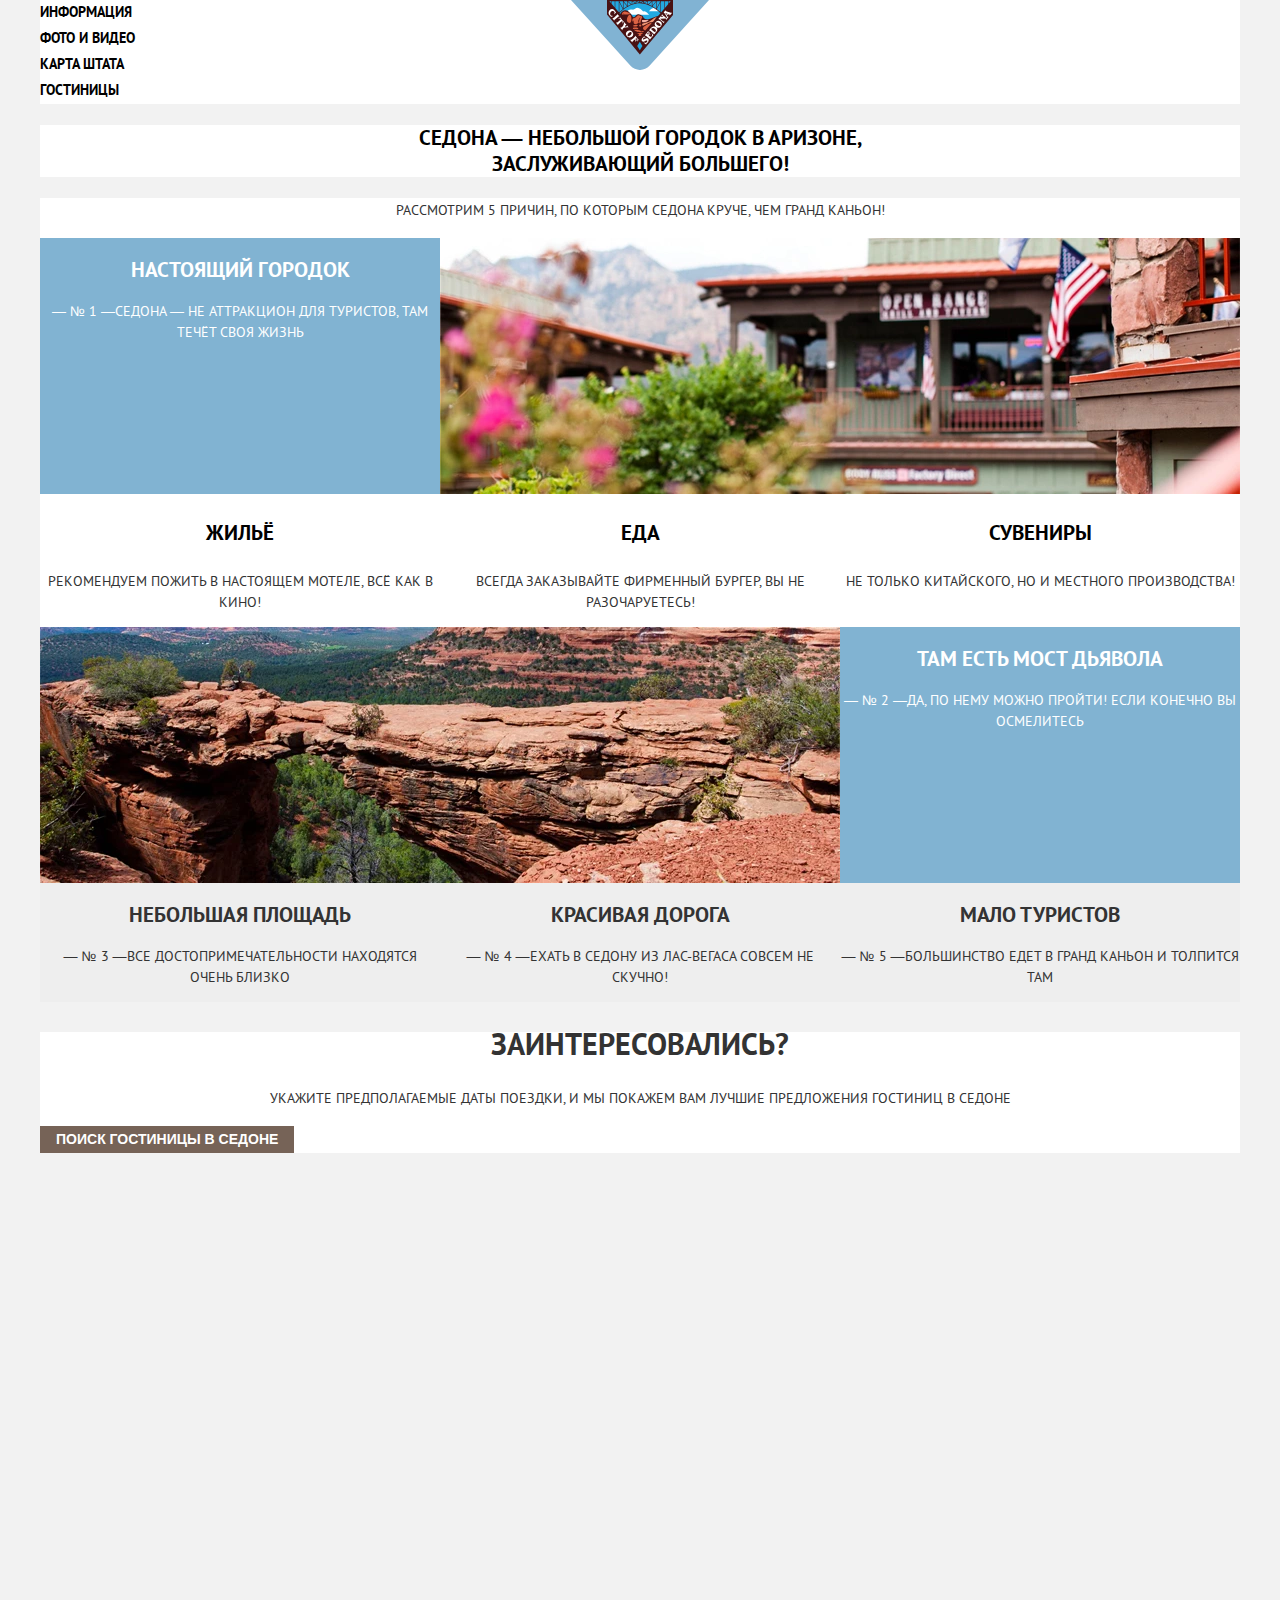
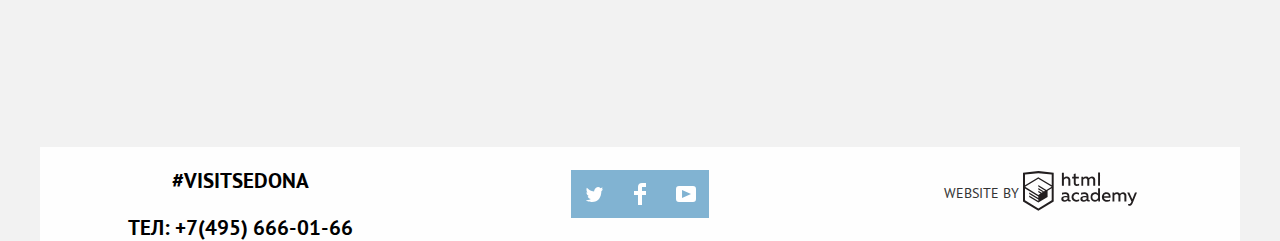
==== commit 65325428: "Добавляет крупные сетки" ====
--- a/index.html
+++ b/index.html
@@ -110,12 +110,6 @@
       </li>
 
       <li class="reasons-section__list-item reason reason--expanded-image">
-        <div class="reason__container">
-          <h3 class="reason__title">Там есть Мост дьявола</h3>
-
-          <p class="reason__description">Да, по нему можно пройти! Если конечно вы осмелитесь</p>
-        </div>
-
         <picture class="reason__picture">
           <source type="image/webp"
                   srcset="img/reason-2.webp 1x,
@@ -126,6 +120,12 @@
                alt="Мост дьявола - арка из камне в каньоне"
                width="800" height="256">
         </picture>
+
+        <div class="reason__container">
+          <h3 class="reason__title">Там есть Мост дьявола</h3>
+
+          <p class="reason__description">Да, по нему можно пройти! Если конечно вы осмелитесь</p>
+        </div>
       </li>
 
       <li class="reasons-section__list-item reason">
@@ -164,11 +164,11 @@
   <section class="section map-section">
     <h2 class="visually-hidden">Где расположена Седона</h2>
 
-    <!-- todo вынести атрибуты из iframe в файл стилей width="600" height="450" frameborder="0" style="border:0;" -->
     <iframe class="map-section__map"
             loading="lazy"
             src="https://www.google.com/maps/embed?pb=!1m18!1m12!1m3!1d56145.614365388654!2d-111.83198142224626!3d34.8535389235133!2m3!1f0!2f0!3f0!3m2!1i1024!2i768!4f13.1!3m3!1m2!1s0x872da132f942b00d%3A0x5548c523fa6c8efd!2z0KHQtdC00L7QvdCwLCDQkNGA0LjQt9C-0L3QsCA4NjMzNiwg0KHQqNCQ!5e0!3m2!1sru!2sru!4v1600339933876!5m2!1sru!2sru"
-            allowfullscreen="" aria-hidden="false" tabindex="0"></iframe>
+            allowfullscreen="" aria-hidden="false" tabindex="0"
+            width="1200" height="594"></iframe>
   </section>
 </main>
 
--- a/css/style.css
+++ b/css/style.css
@@ -118,6 +118,20 @@
 }
 
 
+/* Page */
+
+.page {
+  height: 100%;
+}
+
+.page-body {
+  min-height: 100%;
+  display: grid;
+  grid-template-rows: min-content 1fr min-content;
+  align-content: start;
+}
+
+
 /* Header */
 
 .header {
@@ -132,11 +146,15 @@
 /* Navigation */
 
 .navigation {
-
+  display: grid;
+  grid-template-columns: 1fr;
+  grid-template-rows: min-content;
 }
 
 .navigation__logo-link {
-
+  grid-column: 1 / -1;
+  grid-row: 1 / -1;
+  justify-self: center;
 }
 
 .navigation__logo-img {
@@ -146,7 +164,8 @@
 }
 
 .navigation__menu {
-
+  grid-column: 1 / -1;
+  grid-row: 1 / -1;
 }
 
 
@@ -186,6 +205,7 @@
 
 .menu__link--current {
   color: var(--secondary-accent-color, rgb(118, 99, 87));
+  cursor: pointer;
 }
 
 .menu__link--current:hover {
@@ -237,6 +257,9 @@
 }
 
 .reasons-section__list {
+  display: grid;
+  grid-template-columns: repeat(3, 1fr);
+  grid-template-rows: min-content;
   list-style: none;
   margin: 0;
   padding: 0;
@@ -249,16 +272,29 @@
 /* Reason */
 
 .reason {
+
   background-color: var(--secondary-contrast-color, rgb(238, 238, 238));
 }
 
 .reason--expanded-sub-list {
+  grid-column: 1 / -1;
+
+  display: grid;
+  grid-template-columns: repeat(3, 1fr);
+  grid-template-rows: repeat(2, min-content);
+
   counter-reset: reasonCounter;
   color: var(--contrast-color, rgb(255, 255, 255));
   background-color: var(--accent-color, rgb(129, 179, 210));
 }
 
 .reason--expanded-image {
+  grid-column: 1 / -1;
+
+  display: grid;
+  grid-template-columns: repeat(3, 1fr);
+  grid-template-rows: min-content;
+
   color: var(--contrast-color, rgb(255, 255, 255));
   background-color: var(--accent-color, rgb(129, 179, 210));
 }
@@ -283,6 +319,7 @@
 }
 
 .reason__picture {
+  grid-column: span 2;
   display: block;
 }
 
@@ -293,6 +330,12 @@
 }
 
 .reason__sub-list {
+  grid-column: 1 / -1;
+  grid-row: 2 / span 1;
+
+  display: grid;
+  grid-template-columns: repeat(3, 1fr);
+  grid-template-rows: min-content;
   list-style: none;
   margin: 0;
   padding: 0;
@@ -359,7 +402,11 @@
 }
 
 .map-section__map {
-
+  display: block;
+  width: 100%;
+  height: 594px;
+
+  border: none;
 }
 
 
@@ -422,6 +469,7 @@
 }
 
 .results-section__header {
+  display: flex;
 
 }
 
@@ -454,7 +502,8 @@
 /* Results-controls */
 
 .results-controls {
-
+  flex-grow: 1;
+  display: flex;
 }
 
 .results-controls__label {
@@ -463,9 +512,11 @@
 }
 
 .results-controls__list {
+  margin: 0;
+  margin-right: auto;
+  padding: 0;
+
   list-style: none;
-  margin: 0;
-  padding: 0;
 }
 
 .results-controls__list-item {
@@ -520,19 +571,35 @@
   fill: var(--accent-color, rgb(129, 179, 210));
 }
 
+.results-controls__order-link--current:hover .results-controls__order-link-icon-symbol {
+  fill: var(--accent-color, rgb(129, 179, 210));
+}
+
+.results-controls__order-link--current:active .results-controls__order-link-icon-symbol {
+  fill: var(--accent-color, rgb(129, 179, 210));
+}
+
 
 /* Hotel */
 
 .hotel {
+  display: flex;
 
 }
 
 .hotel__info-container {
-
+  order: 2;
+
+  display: grid;
+  grid-template-columns: repeat(2, 1fr);
+  grid-template-rows: repeat(3, min-content);
+
+  margin-right: auto;
 }
 
 .hotel__title-link {
-
+  grid-column: 1 / -1;
+  grid-row: 1 / span 1;
 }
 
 .hotel__title {
@@ -541,22 +608,27 @@
 }
 
 .hotel__type {
-
+  grid-column: 1 /span 1;
+  grid-row: 2 / span 1;
 }
 
 .hotel__price {
-
+  grid-column: 2 /span 1;
+  grid-row: 2 / span 1;
 }
 
 .hotel__about {
-
+  grid-column: 1 /span 1;
+  grid-row: 3 / span 1;
 }
 
 .hotel__booking {
-
+  grid-column: 2 /span 1;
+  grid-row: 3 / span 1;
 }
 
 .hotel__picture {
+  order: 1;
   display: block;
 }
 
@@ -567,7 +639,7 @@
 }
 
 .hotel__rating-container {
-
+  order: 3;
 }
 
 .hotel__stars {
@@ -582,6 +654,12 @@
 /* Footer */
 
 .footer {
+  display: grid;
+  grid-template-columns: repeat(3, 1fr);
+  grid-template-rows: min-content;
+  align-items: center;
+  justify-items: center;
+
   background-color: var(--contrast-color-opacity-90, rgba(255, 255, 255, 0.9));
 }
 
@@ -639,6 +717,8 @@
 /* Socials */
 
 .socials {
+  display: flex;
+
   list-style: none;
   margin: 0;
   padding: 0;
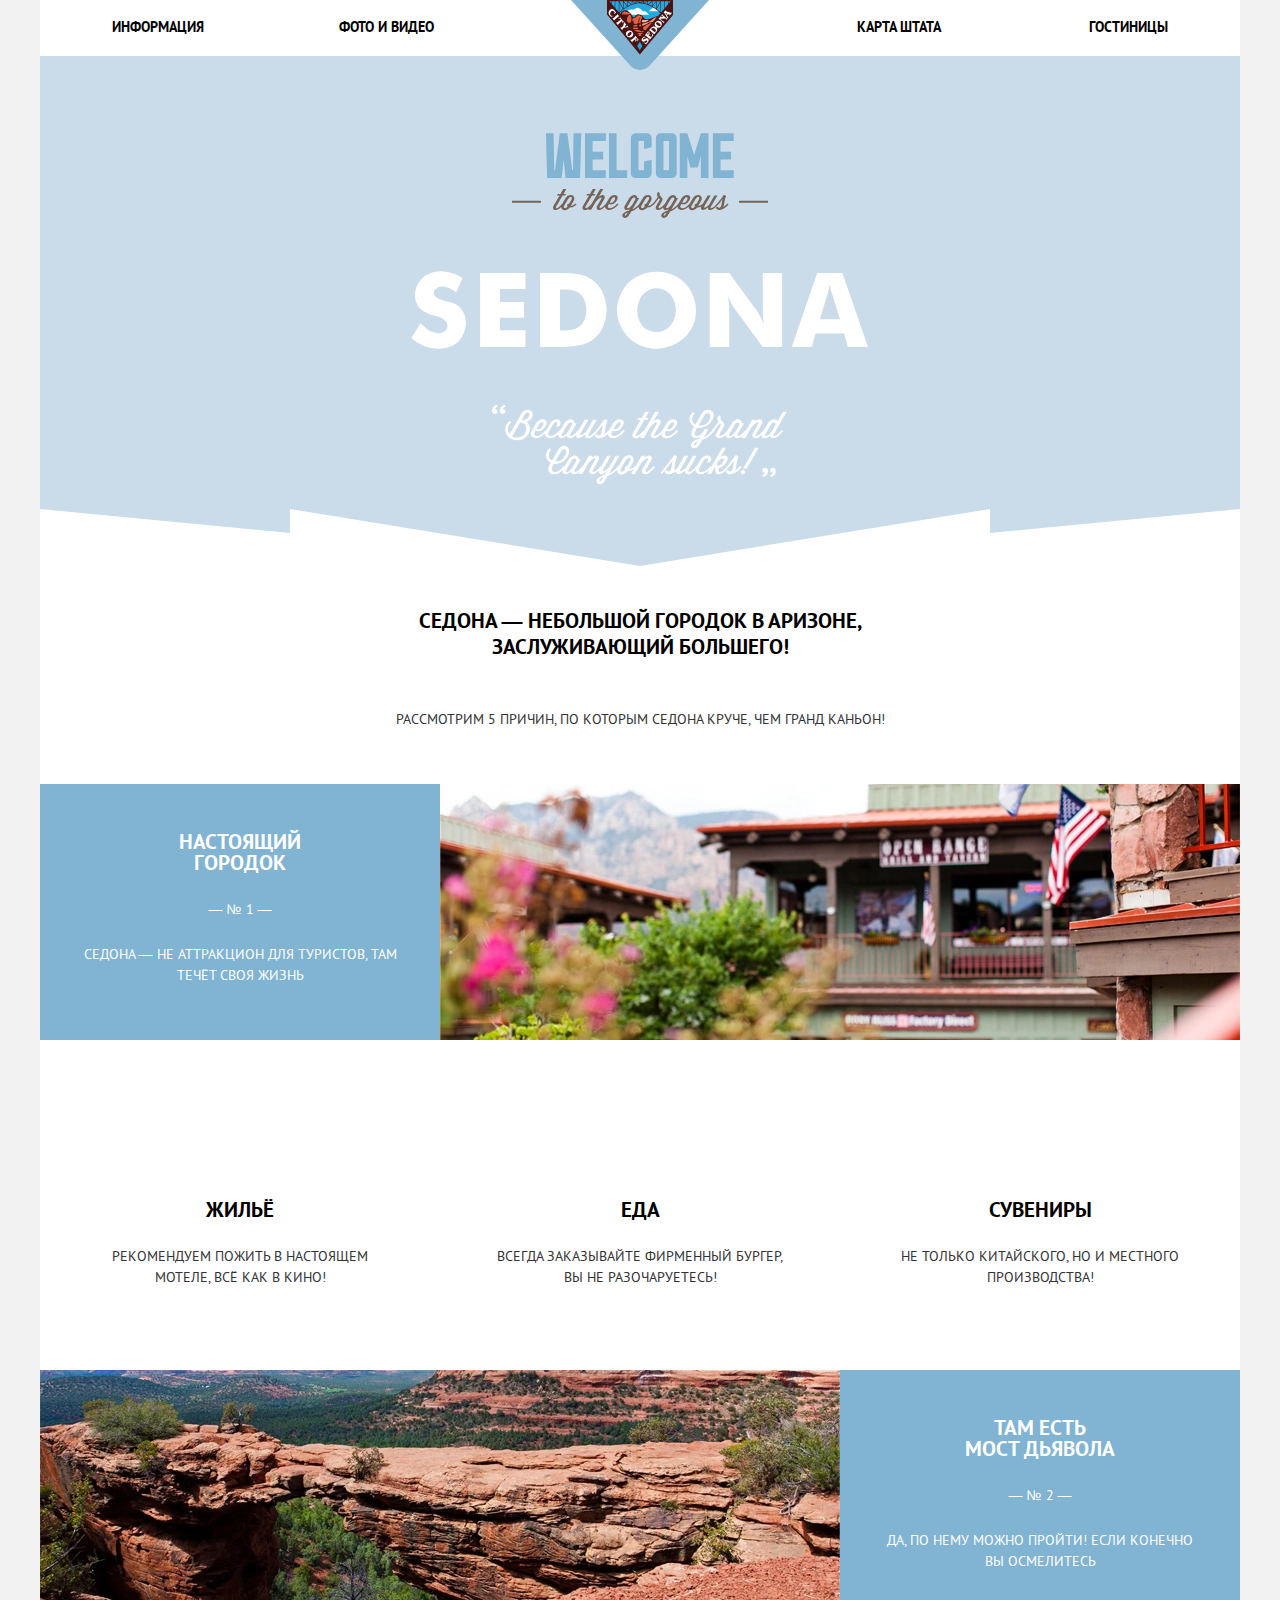
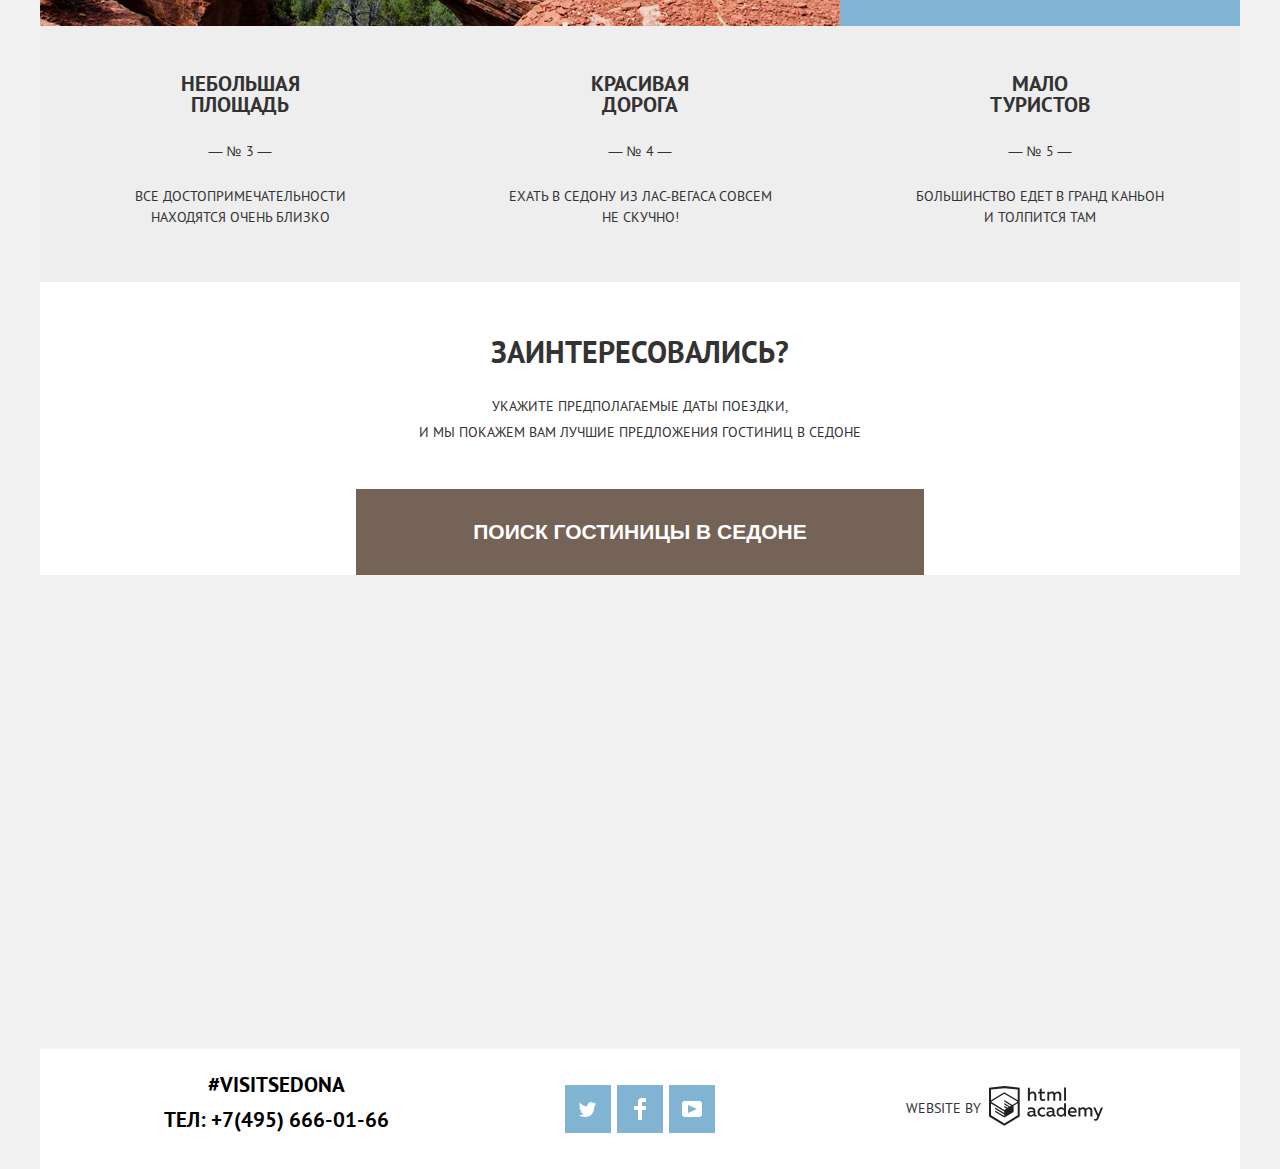
==== commit e09710d2: "Добавляет стилизацию index.html" ====
--- a/index.html
+++ b/index.html
@@ -6,8 +6,8 @@
   <link rel="stylesheet" href="css/normalize.css">
   <link rel="stylesheet" href="css/style.css">
 
-  <link rel="preload" href="/fonts/ptsans.woff2" as="font" crossorigin="anonymous">
-  <link rel="preload" href="/fonts/ptsansbold.woff2" as="font" crossorigin="anonymous">
+  <link rel="preload" href="fonts/ptsans.woff2" as="font" crossorigin="anonymous">
+  <link rel="preload" href="fonts/ptsansbold.woff2" as="font" crossorigin="anonymous">
 </head>
 
 <body class="page-body">
@@ -31,6 +31,10 @@
           clip-rule="evenodd"
           d="M3 0h14a3 3 0 013 3v10a3 3 0 01-3 3H3a3 3 0 01-3-3V3a3 3 0 013-3zm3.03 4v8L15 8 6.03 4z"/>
   </symbol>
+
+  <clipPath id="shape">
+    <path d="M0 57V0L250 24V0L600 57L950 0V24L1200 0V57H0Z"/>
+  </clipPath>
 </svg>
 
 <header class="header fix-container">
@@ -61,21 +65,21 @@
 </header>
 
 <main class="main fix-container">
-  <section class="section top-section">
+  <section class="top-section">
     <h1 class="visually-hidden">Сайт города Седона</h1>
 
     <p class="top-section__description">Седона &mdash; небольшой городок в Аризоне,<br> заслуживающий большего!</p>
   </section>
 
-  <section class="section reasons-section">
+  <section class="reasons-section">
     <h2 class="visually-hidden">5 причин, чтобы посетить Седону</h2>
 
-    <p class="section__description">Рассмотрим 5 причин, по которым Седона круче, чем гранд каньон!</p>
+    <p class="reasons-section__description">Рассмотрим 5 причин, по которым Седона круче, чем гранд каньон!</p>
 
     <ol class="reasons-section__list">
       <li class="reasons-section__list-item reason reason--expanded-sub-list">
         <div class="reason__container">
-          <h3 class="reason__title">Настоящий городок</h3>
+          <h3 class="reason__title">Настоящий <br> городок</h3>
 
           <p class="reason__description">Седона &mdash; не аттракцион для туристов, там течёт своя жизнь</p>
         </div>
@@ -110,6 +114,12 @@
       </li>
 
       <li class="reasons-section__list-item reason reason--expanded-image">
+        <div class="reason__container">
+          <h3 class="reason__title">Там есть <br> Мост дьявола</h3>
+
+          <p class="reason__description">Да, по нему можно пройти! Если конечно вы осмелитесь</p>
+        </div>
+
         <picture class="reason__picture">
           <source type="image/webp"
                   srcset="img/reason-2.webp 1x,
@@ -120,40 +130,34 @@
                alt="Мост дьявола - арка из камне в каньоне"
                width="800" height="256">
         </picture>
-
-        <div class="reason__container">
-          <h3 class="reason__title">Там есть Мост дьявола</h3>
-
-          <p class="reason__description">Да, по нему можно пройти! Если конечно вы осмелитесь</p>
-        </div>
       </li>
 
       <li class="reasons-section__list-item reason">
-        <h3 class="reason__title">Небольшая площадь</h3>
+        <h3 class="reason__title">Небольшая <br> площадь</h3>
 
         <p class="reason__description">Все достопримечательности находятся очень близко</p>
       </li>
 
       <li class="reasons-section__list-item reason">
-        <h3 class="reason__title">Красивая дорога</h3>
-
-        <p class="reason__description">Ехать в седону из Лас-Вегаса совсем не скучно!</p>
+        <h3 class="reason__title">Красивая <br> дорога</h3>
+
+        <p class="reason__description">Ехать в седону из Лас-Вегаса совсем не&nbsp;скучно!</p>
       </li>
 
       <li class="reasons-section__list-item reason">
-        <h3 class="reason__title">Мало туристов</h3>
-
-        <p class="reason__description">Большинство едет в гранд каньон и толпится там</p>
+        <h3 class="reason__title">Мало <br> туристов</h3>
+
+        <p class="reason__description">Большинство едет в гранд каньон и&nbsp;толпится там</p>
       </li>
     </ol>
   </section>
 
-  <section class="section order-section">
+  <section class="order-section">
     <h2 class="visually-hidden">Поиск гостиницы в Седоне</h2>
 
     <p class="order-section__subtitle">Заинтересовались?</p>
 
-    <p class="section__description">Укажите предполагаемые даты поездки, и мы покажем вам лучшие предложения гостиниц в
+    <p class="order-section__description">Укажите предполагаемые даты поездки,<br> и мы покажем вам лучшие предложения гостиниц в
       седоне</p>
 
     <button class="order-section__button button button--brown" type="button">Поиск гостиницы в Седоне</button>
@@ -161,19 +165,19 @@
     <!-- Форма -->
   </section>
 
-  <section class="section map-section">
+  <section class="map-section">
     <h2 class="visually-hidden">Где расположена Седона</h2>
 
     <iframe class="map-section__map"
-            loading="lazy"
-            src="https://www.google.com/maps/embed?pb=!1m18!1m12!1m3!1d56145.614365388654!2d-111.83198142224626!3d34.8535389235133!2m3!1f0!2f0!3f0!3m2!1i1024!2i768!4f13.1!3m3!1m2!1s0x872da132f942b00d%3A0x5548c523fa6c8efd!2z0KHQtdC00L7QvdCwLCDQkNGA0LjQt9C-0L3QsCA4NjMzNiwg0KHQqNCQ!5e0!3m2!1sru!2sru!4v1600339933876!5m2!1sru!2sru"
-            allowfullscreen="" aria-hidden="false" tabindex="0"
-            width="1200" height="594"></iframe>
+            src="https://www.google.com/maps/embed?pb=!1m14!1m12!1m3!1d396457.6384404944!2d-110.90514174394139!3d34.905480626155246!2m3!1f0!2f0!3f0!3m2!1i1024!2i768!4f13.1!5e0!3m2!1sru!2sru!4v1602140194151!5m2!1sru!2sru"
+            allowfullscreen="" aria-hidden="true" tabindex="-1"
+            width="1200" height="594">
+    </iframe>
   </section>
 </main>
 
 <footer class="footer fix-container">
-  <section class="footer__section">
+  <section class="footer__address-section">
     <h2 class="visually-hidden">Контакты</h2>
 
     <address class="footer__address">
--- a/css/style.css
+++ b/css/style.css
@@ -35,6 +35,10 @@
   /* Sort buttons */
 
   --sort-button-color: rgb(202, 202, 202);
+
+  /* Top section */
+
+  --top-section-background: rgb(202, 219, 234);
 }
 
 
@@ -125,6 +129,7 @@
 }
 
 .page-body {
+  position: relative;
   min-height: 100%;
   display: grid;
   grid-template-rows: min-content 1fr min-content;
@@ -132,43 +137,6 @@
 }
 
 
-/* Header */
-
-.header {
-  background-color: var(--contrast-color, rgb(255, 255, 255));
-}
-
-.header__navigation {
-
-}
-
-
-/* Navigation */
-
-.navigation {
-  display: grid;
-  grid-template-columns: 1fr;
-  grid-template-rows: min-content;
-}
-
-.navigation__logo-link {
-  grid-column: 1 / -1;
-  grid-row: 1 / -1;
-  justify-self: center;
-}
-
-.navigation__logo-img {
-  display: block;
-  width: 138px;
-  height: 70px;
-}
-
-.navigation__menu {
-  grid-column: 1 / -1;
-  grid-row: 1 / -1;
-}
-
-
 /* Link */
 
 .link {
@@ -181,232 +149,6 @@
 
 .link:active {
   color: var(--secondary-color-opacity-30, rgba(0, 0, 0, 0.3));
-}
-
-
-/* Menu */
-
-.menu {
-  list-style: none;
-  margin: 0;
-  padding: 0;
-
-  font-weight: 700;
-  line-height: 1.857;
-}
-
-.menu__item {
-
-}
-
-.menu__link {
-
-}
-
-.menu__link--current {
-  color: var(--secondary-accent-color, rgb(118, 99, 87));
-  cursor: pointer;
-}
-
-.menu__link--current:hover {
-  color: var(--secondary-accent-color, rgb(118, 99, 87));
-}
-
-
-/* Main */
-
-.main {
-
-}
-
-
-/* Section */
-
-.section {
-
-}
-
-.section__description {
-  line-height: 1.857;
-  text-align: center;
-}
-
-
-/* Top-section */
-
-.top-section {
-
-  background-color: var(--accent-color, rgb(129, 179, 210));
-}
-
-.top-section__description {
-  font-size: 1.5rem;
-  font-weight: 700;
-  line-height: 1.238;
-  color: var(--secondary-color, rgb(0, 0, 0));
-  text-align: center;
-
-  background-color: var(--contrast-color, rgb(255, 255, 255));
-}
-
-
-/* Reasons-section */
-
-.reasons-section {
-  background-color: var(--contrast-color, rgb(255, 255, 255));
-}
-
-.reasons-section__list {
-  display: grid;
-  grid-template-columns: repeat(3, 1fr);
-  grid-template-rows: min-content;
-  list-style: none;
-  margin: 0;
-  padding: 0;
-}
-
-.reasons-section__list-item {
-
-}
-
-/* Reason */
-
-.reason {
-
-  background-color: var(--secondary-contrast-color, rgb(238, 238, 238));
-}
-
-.reason--expanded-sub-list {
-  grid-column: 1 / -1;
-
-  display: grid;
-  grid-template-columns: repeat(3, 1fr);
-  grid-template-rows: repeat(2, min-content);
-
-  counter-reset: reasonCounter;
-  color: var(--contrast-color, rgb(255, 255, 255));
-  background-color: var(--accent-color, rgb(129, 179, 210));
-}
-
-.reason--expanded-image {
-  grid-column: 1 / -1;
-
-  display: grid;
-  grid-template-columns: repeat(3, 1fr);
-  grid-template-rows: min-content;
-
-  color: var(--contrast-color, rgb(255, 255, 255));
-  background-color: var(--accent-color, rgb(129, 179, 210));
-}
-
-.reason__container {
-
-}
-
-.reason__title {
-  font-size: 1.5rem;
-  line-height: 1;
-  text-align: center;
-}
-
-.reason__description::before {
-  counter-increment: reasonCounter;
-  content: "— № " counter(reasonCounter) " —";
-}
-
-.reason__description {
-  text-align: center;
-}
-
-.reason__picture {
-  grid-column: span 2;
-  display: block;
-}
-
-.reason__image {
-  display: block;
-  width: 800px;
-  height: 256px;
-}
-
-.reason__sub-list {
-  grid-column: 1 / -1;
-  grid-row: 2 / span 1;
-
-  display: grid;
-  grid-template-columns: repeat(3, 1fr);
-  grid-template-rows: min-content;
-  list-style: none;
-  margin: 0;
-  padding: 0;
-}
-
-.reason__sub-list-item {
-
-}
-
-
-/* Feature */
-
-.feature {
-  background-color: var(--contrast-color, rgb(255, 255, 255));
-}
-
-.feature--hotels {
-
-}
-
-.feature--food {
-
-}
-
-.feature--souvenirs {
-
-}
-
-.feature__title {
-  font-size: 1.5rem;
-  line-height: 1;
-  color: var(--secondary-color, rgb(0, 0, 0));
-  text-align: center;
-}
-
-.feature__description {
-  color: var(--primary-color, rgb(51, 51, 51));
-  text-align: center;
-}
-
-
-/* Order-section */
-
-.order-section {
-  background-color: var(--contrast-color, rgb(255, 255, 255));
-}
-
-.order-section__subtitle {
-  font-size: 2.143rem;
-  font-weight: 700;
-  line-height: 0.8;
-  text-align: center;
-}
-
-.order-section__button {
-
-}
-
-
-/* Map-section */
-
-.map-section {
-
-}
-
-.map-section__map {
-  display: block;
-  width: 100%;
-  height: 594px;
-
-  border: none;
 }
 
 
@@ -455,6 +197,382 @@
 }
 
 
+/* Header */
+
+.header {
+  background-color: var(--contrast-color, rgb(255, 255, 255));
+}
+
+.header__navigation {
+
+}
+
+
+/* Navigation */
+
+.navigation {
+  position: relative;
+}
+
+.navigation__logo-link {
+  position: absolute;
+  left: 50%;
+  transform: translateX(-50%);
+  justify-self: center;
+}
+
+.navigation__logo-img {
+  display: block;
+  width: 138px;
+  height: 70px;
+}
+
+.navigation__menu {
+  margin-left: 72px;
+  margin-right: 72px;
+}
+
+
+/* Menu */
+
+.menu {
+  display: flex;
+  align-items: center;
+  margin-top: 0;
+  margin-bottom: 0;
+  padding: 0;
+  list-style: none;
+
+  font-weight: 700;
+  line-height: 1.857;
+}
+
+.menu__item {
+  min-width: 127px;
+  padding-top: 15px;
+  padding-bottom: 15px;
+}
+
+.menu__item:nth-child(1) {
+  margin-right: 100px;
+  text-align: left;
+}
+.menu__item:nth-child(2) {
+  margin-right: auto;
+  text-align: left;
+}
+
+.menu__item:nth-child(3) {
+  text-align: right;
+}
+
+.menu__item:nth-child(4) {
+  margin-left: 100px;
+  text-align: right;
+}
+
+.menu__link {
+
+}
+
+.menu__link--current {
+  color: var(--secondary-accent-color, rgb(118, 99, 87));
+  cursor: pointer;
+}
+
+.menu__link--current:hover {
+  color: var(--secondary-accent-color, rgb(118, 99, 87));
+}
+
+
+/* Main */
+
+.main {
+
+}
+
+
+/* Top-section */
+
+.top-section {
+  display: flex;
+  flex-direction: column;
+  align-items: center;
+  padding-top: 77px;
+
+  background-color: var(--top-section-background, rgb(202, 219, 234));
+}
+
+.top-section::before {
+  content: url('../img/welcome.svg');
+  display: block;
+  width: 458px;
+  height: 352px;
+  margin-bottom: 81px;
+}
+
+.top-section__description {
+  position: relative;
+  align-self: stretch;
+  margin-top: 0;
+  margin-bottom: 0;
+  padding-top: 42px;
+  padding-bottom: 47px;
+  font-size: 1.5rem;
+  font-weight: 700;
+  line-height: 1.238;
+  color: var(--secondary-color, rgb(0, 0, 0));
+  text-align: center;
+
+  background-color: var(--contrast-color, rgb(255, 255, 255));
+}
+
+.top-section__description::before {
+  content: "";
+  position: absolute;
+  top: 0;
+  transform: translateY(-100%);
+  display: block;
+  width: 1200px;
+  height: 57px;
+  margin-bottom: 45px;
+  clip-path: url('#shape');
+  background-color: var(--contrast-color, rgb(255, 255, 255));
+}
+
+
+/* Reasons-section */
+
+.reasons-section {
+  background-color: var(--contrast-color, rgb(255, 255, 255));
+}
+
+.reasons-section__description {
+  margin-top: 0;
+  margin-bottom: 51px;
+  line-height: 1.857;
+  text-align: center;
+}
+
+.reasons-section__list {
+  display: grid;
+  grid-template-columns: repeat(3, 1fr);
+  grid-template-rows: min-content;
+  list-style: none;
+  margin: 0;
+  padding: 0;
+}
+
+.reasons-section__list-item {
+
+}
+
+/* Reason */
+
+.reason {
+  padding-top: 47px;
+  padding-left: 60px;
+  padding-right: 60px;
+
+  background-color: var(--secondary-contrast-color, rgb(238, 238, 238));
+}
+
+.reason--expanded-sub-list {
+  grid-column: 1 / -1;
+
+  display: grid;
+  grid-template-columns: repeat(3, 1fr);
+  grid-template-rows: repeat(2, min-content);
+
+  padding-top: 0;
+  padding-left: 0;
+  padding-right: 0;
+
+  counter-reset: reasonCounter;
+  color: var(--contrast-color, rgb(255, 255, 255));
+  background-color: var(--accent-color, rgb(129, 179, 210));
+}
+
+.reason--expanded-image {
+  grid-column: 1 / -1;
+
+  display: grid;
+  grid-template-columns: repeat(3, 1fr);
+  grid-template-rows: min-content;
+
+  padding-top: 0;
+  padding-left: 0;
+  padding-right: 0;
+
+  color: var(--contrast-color, rgb(255, 255, 255));
+  background-color: var(--accent-color, rgb(129, 179, 210));
+}
+
+.reason--expanded-image .reason__container {
+  order: 2;
+}
+
+.reason--expanded-image .reason__picture {
+  order: 1;
+}
+
+.reason__container {
+  padding-top: 47px;
+  padding-left: 40px;
+  padding-right: 40px;
+}
+
+.reason__title {
+  margin-top: 0;
+  margin-bottom: 26px;
+  font-size: 1.5rem;
+  line-height: 1;
+  text-align: center;
+}
+
+.reason__description::before {
+  margin-bottom: 24px;
+  counter-increment: reasonCounter;
+  content: "— № " counter(reasonCounter) " —";
+}
+
+.reason__description {
+  margin-top: 0;
+  margin-bottom: 54px;
+  display: flex;
+  flex-direction: column;
+  text-align: center;
+}
+
+.reason__picture {
+  grid-column: span 2;
+  display: block;
+}
+
+.reason__image {
+  display: block;
+  width: 800px;
+  height: 256px;
+}
+
+.reason__sub-list {
+  grid-column: 1 / -1;
+  grid-row: 2 / span 1;
+
+  display: grid;
+  grid-template-columns: repeat(3, 1fr);
+  grid-template-rows: min-content;
+  list-style: none;
+  margin: 0;
+  padding: 0;
+}
+
+.reason__sub-list-item {
+
+}
+
+
+/* Feature */
+
+.feature {
+  display: flex;
+  flex-direction: column;
+  align-items: center;
+  padding-top: 53px;
+  padding-left: 50px;
+  padding-right: 50px;
+
+  background-color: var(--contrast-color, rgb(255, 255, 255));
+}
+
+.feature::before {
+  content: "";
+  display: block;
+  width: 80px;
+  height: 80px;
+  margin-bottom: 26px;
+}
+
+.feature--hotels {
+
+}
+
+.feature--food {
+
+}
+
+.feature--souvenirs {
+
+}
+
+.feature__title {
+  margin-top: 0;
+  margin-bottom: 26px;
+  font-size: 1.5rem;
+  line-height: 1;
+  color: var(--secondary-color, rgb(0, 0, 0));
+  text-align: center;
+}
+
+.feature__description {
+  margin-top: 0;
+  margin-bottom: 82px;
+
+  color: var(--primary-color, rgb(51, 51, 51));
+  text-align: center;
+}
+
+
+/* Order-section */
+
+.order-section {
+  padding-top: 58px;
+
+  background-color: var(--contrast-color, rgb(255, 255, 255));
+}
+
+.order-section__subtitle {
+  margin-top: 0;
+  margin-bottom: 30px;
+  font-size: 2.143rem;
+  font-weight: 700;
+  line-height: 0.8;
+  text-align: center;
+}
+
+.order-section__description {
+  margin-top: 0;
+  margin-bottom: 43px;
+  line-height: 1.857;
+  text-align: center;
+}
+
+.order-section__button {
+  min-width: 568px;
+  min-height: 86px;
+  margin-left: auto;
+  margin-right: auto;
+
+  font-size: 1.5rem;
+  line-height: 1.238;
+}
+
+
+/* Map-section */
+
+.map-section {
+
+}
+
+.map-section__map {
+  display: block;
+  width: 100%;
+  height: 594px;
+
+  border: none;
+}
+
+
 /* Search-section */
 
 .search-section {
@@ -654,17 +772,27 @@
 /* Footer */
 
 .footer {
+  position: absolute;
+  bottom: 0;
+  left: 50%;
+  transform: translateX(-50%);
+
   display: grid;
   grid-template-columns: repeat(3, 1fr);
-  grid-template-rows: min-content;
+  grid-template-rows: auto;
   align-items: center;
   justify-items: center;
+  min-height: 120px;
+  padding-left: 55px;
+  padding-right: 55px;
 
   background-color: var(--contrast-color-opacity-90, rgba(255, 255, 255, 0.9));
 }
 
-.footer__section {
-
+.footer__address-section {
+  align-self: stretch;
+
+  padding-top: 23px;
 }
 
 .footer__address {
@@ -677,7 +805,8 @@
 }
 
 .footer__tag {
-
+  margin-top: 0;
+  margin-bottom: 9px;
 }
 
 .footer__link {
@@ -689,10 +818,18 @@
 }
 
 .footer__logo {
+  justify-self: stretch;
+  display: flex;
+  align-items: center;
+  margin-top: 0;
+  margin-bottom: 0;
+  padding-left: 84px;
+
   text-align: center;
 }
 
 .footer__logo-link {
+  margin-left: 8px;
   vertical-align: middle;
 }
 
@@ -724,8 +861,8 @@
   padding: 0;
 }
 
-.socials__item {
-
+.socials__item:not(:last-of-type) {
+  margin-right: 6px;
 }
 
 .socials__link {
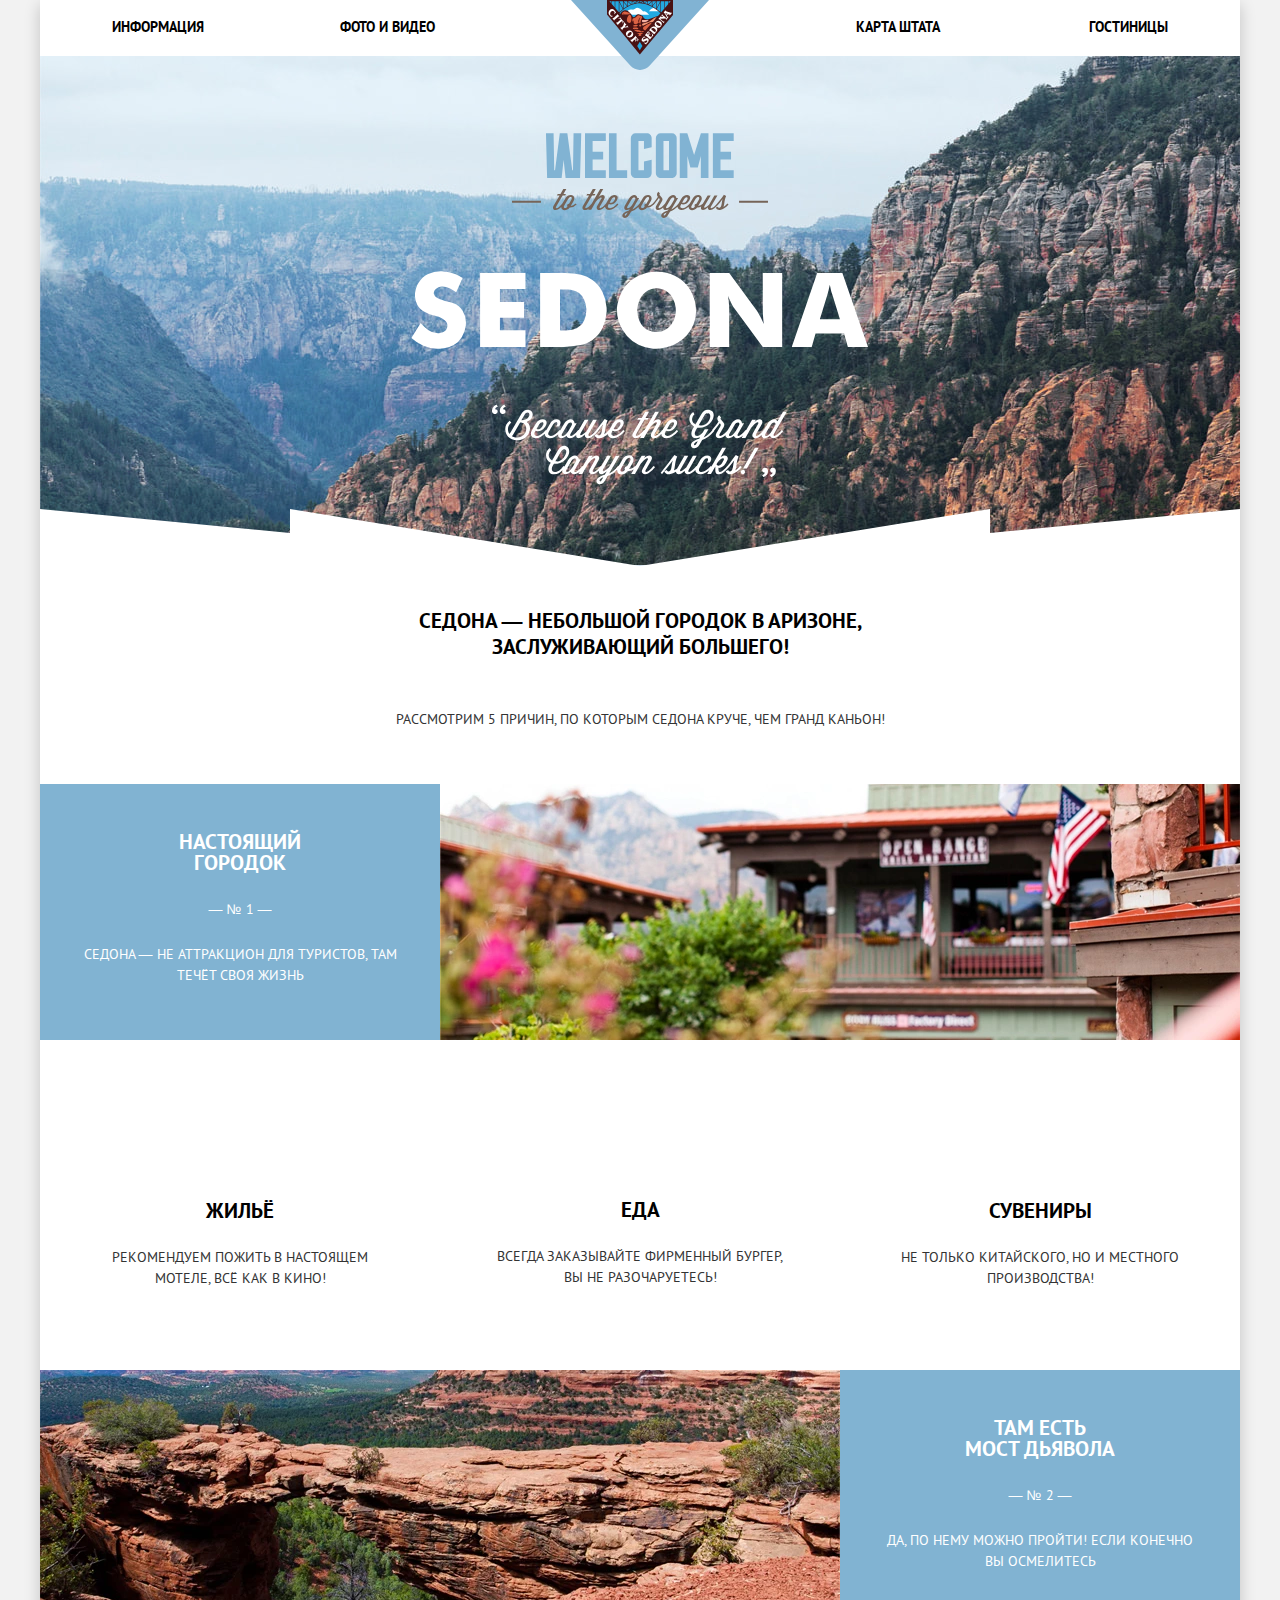
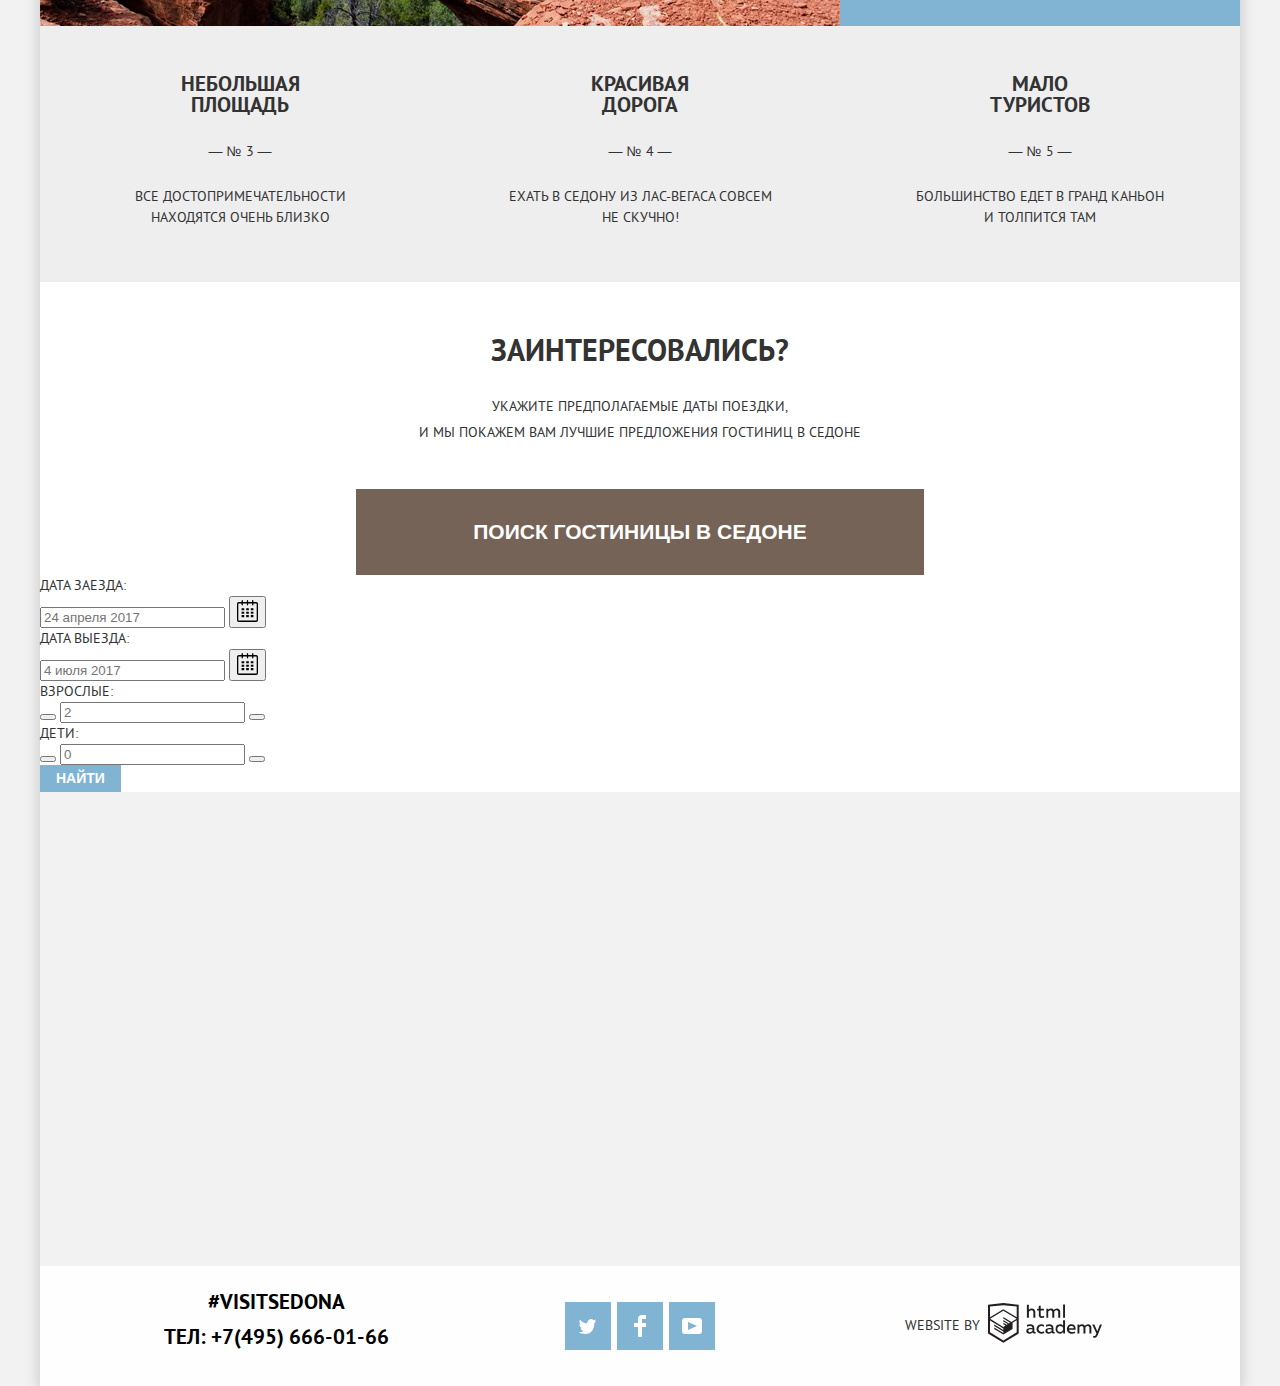
==== commit 4e6dd951: "Добавляет inputmode для полей формы" ====
--- a/index.html
+++ b/index.html
@@ -1,5 +1,6 @@
 <!DOCTYPE html>
 <html class="page" lang="ru">
+
 <head>
   <meta charset="utf-8">
   <title>HTML Academy: Седона</title>
@@ -11,224 +12,270 @@
 </head>
 
 <body class="page-body">
-<svg class="visually-hidden" width="0" height="0" viewBox="0 0 0 0" aria-hidden="true">
-  <symbol id="logo-htmlacademy" viewBox="0 0 114 40">
-    <path fill-rule="evenodd"
-          clip-rule="evenodd"
-          d="M15.52.06h-.17L0 1.72v28.77l15.35 9.35 15.35-9.35V1.72L15.52.06zm61.5 1.56h-1.93v13.11h1.93V1.63zm-36.16.01v5.14a3.98 3.98 0 012.85-1.23c.97-.06 1.92.3 2.62 1 .69.7 1.06 1.67 1.01 2.67v5.55h-1.97v-5.3c.05-.51-.1-1.03-.41-1.43a1.9 1.9 0 00-1.3-.72h-.3c-1.01.06-1.93.62-2.46 1.5v5.95h-2V1.63h1.96zm36.16 28.85h-1.74v-1.42a4.06 4.06 0 01-3.37 1.66 4.7 4.7 0 01-4.33-4.74 4.7 4.7 0 014.33-4.73c1.21-.04 2.37.47 3.17 1.4v-5.33h1.94v13.16zm-29.95-1.42c.2 0 .39-.04.58-.1v1.43c-.4.15-.82.23-1.25.22a1.76 1.76 0 01-1.76-1.08 5.04 5.04 0 01-3.31 1.17c-1.6 0-3.07-.9-3.07-2.75 0-2.3 2.1-3.01 3.91-3.01.77.01 1.54.1 2.29.27v-.33c0-1.07-.8-1.9-2.31-1.9-1.1 0-2.17.23-3.17.68v-1.83c1.09-.38 2.22-.58 3.37-.6 2.49 0 4.02 1.22 4.02 3.95v3.23a.6.6 0 00.13.43c.1.12.23.2.39.2h.18v.02zm-6.8-1.22c.03.39.2.75.5 1 .28.26.66.38 1.04.35h.12c.95 0 1.87-.39 2.54-1.08v-1.53c-.63-.14-1.27-.21-1.91-.23-1.05 0-2.28.36-2.28 1.49zm15.75-5.9a5.18 5.18 0 00-2.7-.7h-.38c-1.2.05-2.35.58-3.18 1.48-.83.9-1.27 2.1-1.23 3.34v.44a4.48 4.48 0 004.72 4.23c1 .03 2-.18 2.91-.61v-1.85c-.78.45-1.67.69-2.56.7a2.88 2.88 0 01-2.66-1.43 3.02 3.02 0 010-3.07 2.88 2.88 0 012.66-1.43c.86 0 1.7.26 2.42.75v-1.85zm10.13 7.12c.2 0 .4-.04.58-.1v1.43c-.4.15-.82.23-1.24.22a1.76 1.76 0 01-1.77-1.08 5.04 5.04 0 01-3.3 1.17c-1.6 0-3.08-.9-3.08-2.75 0-2.3 2.11-3.01 3.92-3.01.77.01 1.53.1 2.29.27v-.33c0-1.07-.8-1.9-2.32-1.9-1.09 0-2.16.23-3.16.68v-1.83c1.08-.38 2.22-.58 3.37-.6 2.49 0 4.02 1.22 4.02 3.95v3.23a.6.6 0 00.12.43c.1.12.24.2.4.2h.17v.02zm-6.3-.21c-.29-.26-.47-.62-.5-1.01h.03c0-1.13 1.16-1.49 2.28-1.49.64.02 1.28.1 1.9.23v1.53a3.54 3.54 0 01-2.54 1.08h-.11a1.4 1.4 0 01-1.05-.34zm9.48-2.92c0-1.64 1.3-2.98 2.9-2.98l.03.06c1.21 0 2.31.73 2.8 1.86v2.16a3.02 3.02 0 01-2.82 1.88 2.95 2.95 0 01-2.91-2.98zm14.02-4.68c3.5 0 4.7 2.89 4.13 5.49h-6.56c.22 1.62 1.76 2.28 3.37 2.28.96 0 1.91-.22 2.78-.64v1.73c-1 .43-2.08.64-3.16.61-2.67 0-5.01-1.53-5.01-4.77a4.57 4.57 0 011.14-3.27c.8-.89 1.9-1.41 3.08-1.46h.23v.03zm-2.48 3.93a2.42 2.42 0 012.57-2.27h.05c.62-.06 1.23.17 1.67.62.44.45.67 1.08.62 1.71h-4.91v-.06zm8.62 5.28V21.5h1.74v1.07a3.98 3.98 0 012.93-1.37 3 3 0 012.79 1.52 4.3 4.3 0 013.07-1.44 3.2 3.2 0 012.49 1.01c.64.69.97 1.63.88 2.58v5.61h-2v-5.55c.05-.46-.08-.91-.37-1.27a1.67 1.67 0 00-1.13-.62h-.27c-.87.05-1.67.5-2.19 1.2v6.24h-2v-5.55c.04-.46-.1-.92-.38-1.27-.29-.35-.7-.57-1.15-.61h-.21c-.94.08-1.8.6-2.33 1.4v6.07h-1.83l-.04-.06zm24.49-8.99h-2l-2.66 6.8-3.01-6.78h-2.11l4.22 9.06-.18.45c-.52 1.36-1.24 2.05-2.19 2.05-.3 0-.6-.04-.9-.13v1.7c.39.1.78.14 1.17.15 1.33 0 2.58-.75 3.53-3.09l4.13-10.2zM52.68 5.8V2.55l-1.95.46v2.72h-1.59V7.5h1.65V12c-.07.83.23 1.64.82 2.21.59.58 1.4.85 2.2.75.79 0 1.58-.12 2.33-.38v-1.73c-.57.24-1.17.36-1.78.36-1.14 0-1.67-.39-1.67-1.58v-4.1h3.16V5.78H52.7zm5.7 8.96v-9h1.76v1.08a3.98 3.98 0 012.92-1.38A3 3 0 0165.8 6.9a4.3 4.3 0 013.07-1.44 3.2 3.2 0 012.5 1.05c.63.7.94 1.66.84 2.62v5.62h-2V9.2c.04-.46-.1-.91-.37-1.27a1.67 1.67 0 00-1.14-.62h-.24c-.86.05-1.66.5-2.18 1.2v6.24h-2V9.2c.04-.46-.1-.91-.37-1.27a1.67 1.67 0 00-1.13-.62h-.25c-.94.08-1.8.6-2.33 1.39v6.07H58.4zM28.7 29.3v.02-.02zm0-11.98V29.3l-13.35 8.13L2 29.32v-11.8L15.3 25.6v1.42l-9.1-5.5v1.41l9.15 5.62v1.5L6.19 24.5v1.45l9.16 5.62 9.23-5.65v-6.1l4.12-2.5zm0-1.54l-3.66 2.16-1.7 1.07-8.03-4.93v1.42l6.85 4.23-.15.1-1.06.58-5.66-3.46v1.45l4.47 2.72-1.05.72-3.38-2.05v1.41l2.22 1.34-2.25 1.36L2.1 15.86l13.2-8.13 13.4 8.05zM15.3 6.28l13.42 8.07V3.56L15.36 2.13 2.02 3.56v10.8l13.27-8.09z"/>
-  </symbol>
-
-  <symbol id="twitter" viewBox="0 0 17 16">
-    <path d="M10.95 1.14a3.1 3.1 0 013.58 1.18c.67-.23 1.33-.48 2-.7a2.34 2.34 0 01-.85 1.76c.69.17 1.3-.49 1.3-.49-.16 1-1 1.79-1.56 2.03C15.2 11.67 12.25 16.13 5.34 16H4.9c-.41 0-4.17-.46-4.9-1.89 2.27.2 3.9-.42 4.7-1.18-.97-.3-2.69-.47-2.99-2.95.35.11.57.23 1.2.12C1.7 9.25.36 8.53.44 6.33a1.9 1.9 0 001.34.47c-.7-.24-1.97-3.36-.9-4.95 1.82 1.85 3.74 3.6 7.16 3.77.2-2.29 1.13-3.83 2.9-4.48z"/>
-  </symbol>
-
-  <symbol id="facebook" viewBox="0 0 12 22">
-    <path d="M12 4V0H8a4 4 0 00-4 4v4H0v4h4v10h4V12h4V8H8V4h4z"/>
-  </symbol>
-
-  <symbol id="youtube" viewBox="0 0 20 16">
-    <path fill-rule="evenodd"
-          clip-rule="evenodd"
-          d="M3 0h14a3 3 0 013 3v10a3 3 0 01-3 3H3a3 3 0 01-3-3V3a3 3 0 013-3zm3.03 4v8L15 8 6.03 4z"/>
-  </symbol>
-
-  <clipPath id="shape">
-    <path d="M0 57V0L250 24V0L600 57L950 0V24L1200 0V57H0Z"/>
-  </clipPath>
-</svg>
-
-<header class="header fix-container">
-  <nav class="header__navigation navigation">
-    <a class="navigation__logo-link">
-      <img class="navigation__logo-img" src="img/logo.svg" width="138" height="70"
-           alt="Логотип города Седона: мост над горами на фоне облаков">
-    </a>
-
-    <ul class="navigation__menu menu">
-      <li class="menu__item">
-        <a class="menu__link link" href="blank.html">Информация</a>
-      </li>
-
-      <li class="menu__item">
-        <a class="menu__link link" href="blank.html">Фото и видео</a>
-      </li>
-
-      <li class="menu__item">
-        <a class="menu__link link" href="blank.html">Карта штата</a>
-      </li>
-
-      <li class="menu__item">
-        <a class="menu__link link" href="hotels.html">Гостиницы</a>
-      </li>
-    </ul>
-  </nav>
-</header>
-
-<main class="main fix-container">
-  <section class="top-section">
-    <h1 class="visually-hidden">Сайт города Седона</h1>
-
-    <p class="top-section__description">Седона &mdash; небольшой городок в Аризоне,<br> заслуживающий большего!</p>
-  </section>
-
-  <section class="reasons-section">
-    <h2 class="visually-hidden">5 причин, чтобы посетить Седону</h2>
-
-    <p class="reasons-section__description">Рассмотрим 5 причин, по которым Седона круче, чем гранд каньон!</p>
-
-    <ol class="reasons-section__list">
-      <li class="reasons-section__list-item reason reason--expanded-sub-list">
-        <div class="reason__container">
-          <h3 class="reason__title">Настоящий <br> городок</h3>
-
-          <p class="reason__description">Седона &mdash; не аттракцион для туристов, там течёт своя жизнь</p>
-        </div>
-
-        <picture class="reason__picture">
-          <source type="image/webp"
-                  srcset="img/reason-1.webp 1x,
+  <svg class="visually-hidden" width="0" height="0" viewBox="0 0 0 0" aria-hidden="true">
+    <symbol id="logo-htmlacademy" viewBox="0 0 114 40">
+      <path fill-rule="evenodd" clip-rule="evenodd"
+        d="M15.52.06h-.17L0 1.72v28.77l15.35 9.35 15.35-9.35V1.72L15.52.06zm61.5 1.56h-1.93v13.11h1.93V1.63zm-36.16.01v5.14a3.98 3.98 0 012.85-1.23c.97-.06 1.92.3 2.62 1 .69.7 1.06 1.67 1.01 2.67v5.55h-1.97v-5.3c.05-.51-.1-1.03-.41-1.43a1.9 1.9 0 00-1.3-.72h-.3c-1.01.06-1.93.62-2.46 1.5v5.95h-2V1.63h1.96zm36.16 28.85h-1.74v-1.42a4.06 4.06 0 01-3.37 1.66 4.7 4.7 0 01-4.33-4.74 4.7 4.7 0 014.33-4.73c1.21-.04 2.37.47 3.17 1.4v-5.33h1.94v13.16zm-29.95-1.42c.2 0 .39-.04.58-.1v1.43c-.4.15-.82.23-1.25.22a1.76 1.76 0 01-1.76-1.08 5.04 5.04 0 01-3.31 1.17c-1.6 0-3.07-.9-3.07-2.75 0-2.3 2.1-3.01 3.91-3.01.77.01 1.54.1 2.29.27v-.33c0-1.07-.8-1.9-2.31-1.9-1.1 0-2.17.23-3.17.68v-1.83c1.09-.38 2.22-.58 3.37-.6 2.49 0 4.02 1.22 4.02 3.95v3.23a.6.6 0 00.13.43c.1.12.23.2.39.2h.18v.02zm-6.8-1.22c.03.39.2.75.5 1 .28.26.66.38 1.04.35h.12c.95 0 1.87-.39 2.54-1.08v-1.53c-.63-.14-1.27-.21-1.91-.23-1.05 0-2.28.36-2.28 1.49zm15.75-5.9a5.18 5.18 0 00-2.7-.7h-.38c-1.2.05-2.35.58-3.18 1.48-.83.9-1.27 2.1-1.23 3.34v.44a4.48 4.48 0 004.72 4.23c1 .03 2-.18 2.91-.61v-1.85c-.78.45-1.67.69-2.56.7a2.88 2.88 0 01-2.66-1.43 3.02 3.02 0 010-3.07 2.88 2.88 0 012.66-1.43c.86 0 1.7.26 2.42.75v-1.85zm10.13 7.12c.2 0 .4-.04.58-.1v1.43c-.4.15-.82.23-1.24.22a1.76 1.76 0 01-1.77-1.08 5.04 5.04 0 01-3.3 1.17c-1.6 0-3.08-.9-3.08-2.75 0-2.3 2.11-3.01 3.92-3.01.77.01 1.53.1 2.29.27v-.33c0-1.07-.8-1.9-2.32-1.9-1.09 0-2.16.23-3.16.68v-1.83c1.08-.38 2.22-.58 3.37-.6 2.49 0 4.02 1.22 4.02 3.95v3.23a.6.6 0 00.12.43c.1.12.24.2.4.2h.17v.02zm-6.3-.21c-.29-.26-.47-.62-.5-1.01h.03c0-1.13 1.16-1.49 2.28-1.49.64.02 1.28.1 1.9.23v1.53a3.54 3.54 0 01-2.54 1.08h-.11a1.4 1.4 0 01-1.05-.34zm9.48-2.92c0-1.64 1.3-2.98 2.9-2.98l.03.06c1.21 0 2.31.73 2.8 1.86v2.16a3.02 3.02 0 01-2.82 1.88 2.95 2.95 0 01-2.91-2.98zm14.02-4.68c3.5 0 4.7 2.89 4.13 5.49h-6.56c.22 1.62 1.76 2.28 3.37 2.28.96 0 1.91-.22 2.78-.64v1.73c-1 .43-2.08.64-3.16.61-2.67 0-5.01-1.53-5.01-4.77a4.57 4.57 0 011.14-3.27c.8-.89 1.9-1.41 3.08-1.46h.23v.03zm-2.48 3.93a2.42 2.42 0 012.57-2.27h.05c.62-.06 1.23.17 1.67.62.44.45.67 1.08.62 1.71h-4.91v-.06zm8.62 5.28V21.5h1.74v1.07a3.98 3.98 0 012.93-1.37 3 3 0 012.79 1.52 4.3 4.3 0 013.07-1.44 3.2 3.2 0 012.49 1.01c.64.69.97 1.63.88 2.58v5.61h-2v-5.55c.05-.46-.08-.91-.37-1.27a1.67 1.67 0 00-1.13-.62h-.27c-.87.05-1.67.5-2.19 1.2v6.24h-2v-5.55c.04-.46-.1-.92-.38-1.27-.29-.35-.7-.57-1.15-.61h-.21c-.94.08-1.8.6-2.33 1.4v6.07h-1.83l-.04-.06zm24.49-8.99h-2l-2.66 6.8-3.01-6.78h-2.11l4.22 9.06-.18.45c-.52 1.36-1.24 2.05-2.19 2.05-.3 0-.6-.04-.9-.13v1.7c.39.1.78.14 1.17.15 1.33 0 2.58-.75 3.53-3.09l4.13-10.2zM52.68 5.8V2.55l-1.95.46v2.72h-1.59V7.5h1.65V12c-.07.83.23 1.64.82 2.21.59.58 1.4.85 2.2.75.79 0 1.58-.12 2.33-.38v-1.73c-.57.24-1.17.36-1.78.36-1.14 0-1.67-.39-1.67-1.58v-4.1h3.16V5.78H52.7zm5.7 8.96v-9h1.76v1.08a3.98 3.98 0 012.92-1.38A3 3 0 0165.8 6.9a4.3 4.3 0 013.07-1.44 3.2 3.2 0 012.5 1.05c.63.7.94 1.66.84 2.62v5.62h-2V9.2c.04-.46-.1-.91-.37-1.27a1.67 1.67 0 00-1.14-.62h-.24c-.86.05-1.66.5-2.18 1.2v6.24h-2V9.2c.04-.46-.1-.91-.37-1.27a1.67 1.67 0 00-1.13-.62h-.25c-.94.08-1.8.6-2.33 1.39v6.07H58.4zM28.7 29.3v.02-.02zm0-11.98V29.3l-13.35 8.13L2 29.32v-11.8L15.3 25.6v1.42l-9.1-5.5v1.41l9.15 5.62v1.5L6.19 24.5v1.45l9.16 5.62 9.23-5.65v-6.1l4.12-2.5zm0-1.54l-3.66 2.16-1.7 1.07-8.03-4.93v1.42l6.85 4.23-.15.1-1.06.58-5.66-3.46v1.45l4.47 2.72-1.05.72-3.38-2.05v1.41l2.22 1.34-2.25 1.36L2.1 15.86l13.2-8.13 13.4 8.05zM15.3 6.28l13.42 8.07V3.56L15.36 2.13 2.02 3.56v10.8l13.27-8.09z" />
+    </symbol>
+
+    <symbol id="twitter" viewBox="0 0 17 16">
+      <path d="M10.95 1.14a3.1 3.1 0 013.58 1.18c.67-.23 1.33-.48 2-.7a2.34 2.34 0 01-.85 1.76c.69.17 1.3-.49 1.3-.49-.16 1-1 1.79-1.56 2.03C15.2 11.67 12.25 16.13 5.34 16H4.9c-.41 0-4.17-.46-4.9-1.89 2.27.2 3.9-.42 4.7-1.18-.97-.3-2.69-.47-2.99-2.95.35.11.57.23 1.2.12C1.7 9.25.36 8.53.44 6.33a1.9 1.9 0 001.34.47c-.7-.24-1.97-3.36-.9-4.95 1.82 1.85 3.74 3.6 7.16 3.77.2-2.29 1.13-3.83 2.9-4.48z" />
+    </symbol>
+
+    <symbol id="facebook" viewBox="0 0 12 22">
+      <path d="M12 4V0H8a4 4 0 00-4 4v4H0v4h4v10h4V12h4V8H8V4h4z" />
+    </symbol>
+
+    <symbol id="youtube" viewBox="0 0 20 16">
+      <path fill-rule="evenodd" clip-rule="evenodd"
+        d="M3 0h14a3 3 0 013 3v10a3 3 0 01-3 3H3a3 3 0 01-3-3V3a3 3 0 013-3zm3.03 4v8L15 8 6.03 4z" />
+    </symbol>
+
+    <symbol id="calendar" viewBox="0 0 21 23">
+      <path fill-rule="evenodd" clip-rule="evenodd" d="M16.4 3.02h2.85c.97 0 1.75.83 1.75 1.84v16.3A1.8 1.8 0 0119.25 23H1.75A1.8 1.8 0 010 21.16V4.86a1.8 1.8 0 011.75-1.84h2.84V1.65c0-.38.3-.7.66-.7.36 0 .66.32.66.7v1.37h3.93V1.65c0-.38.3-.7.66-.7.36 0 .66.32.66.7v1.37h3.93V1.65c0-.38.3-.7.66-.7.36 0 .66.32.66.7v1.37zm3.16 18.46c.09-.08.13-.2.13-.32V4.86c0-.25-.2-.46-.44-.46h-2.84v1.38c0 .38-.3.69-.66.69a.67.67 0 01-.65-.69V4.4h-3.94v1.38c0 .38-.3.69-.66.69a.67.67 0 01-.65-.69V4.4H5.9v1.38c0 .38-.3.69-.66.69a.67.67 0 01-.66-.69V4.4H1.75a.45.45 0 00-.44.46v16.3c0 .25.2.46.44.46h17.5c.12 0 .23-.05.31-.14z"/>
+      <path fill-rule="evenodd" clip-rule="evenodd" d="M4.6 9.23h2.62v2.06H4.59V9.23zm0 3.44h2.62v2.07H4.59v-2.07zm2.62 3.44H4.59v2.07h2.63V16.1zm1.97 0h2.62v2.07H9.2V16.1zm2.62-3.44H9.2v2.07h2.62v-2.07zM9.2 9.23h2.62v2.06H9.2V9.23zm7.22 6.88h-2.63v2.07h2.63V16.1zm-2.63-3.44h2.63v2.07h-2.63v-2.07zm2.63-3.44h-2.63v2.06h2.63V9.23z"/>
+    </symbol>
+
+    <clipPath id="shape">
+      <path d="M0 57V0L250 24V0L600 57L950 0V24L1200 0V57H0Z" />
+    </clipPath>
+  </svg>
+
+  <div class="fix-container">
+    <header class="header">
+      <nav class="header__navigation navigation">
+        <a class="navigation__logo-link">
+          <img class="navigation__logo-img" src="img/logo.svg" width="138" height="70"
+               alt="Логотип города Седона: мост над горами на фоне облаков">
+        </a>
+
+        <ul class="navigation__menu menu">
+          <li class="menu__item">
+            <a class="menu__link link" href="blank.html">Информация</a>
+          </li>
+
+          <li class="menu__item">
+            <a class="menu__link link" href="blank.html">Фото и видео</a>
+          </li>
+
+          <li class="menu__item">
+            <a class="menu__link link" href="blank.html">Карта штата</a>
+          </li>
+
+          <li class="menu__item">
+            <a class="menu__link link" href="hotels.html">Гостиницы</a>
+          </li>
+        </ul>
+      </nav>
+    </header>
+
+    <main class="main">
+      <section class="top-section">
+        <h1 class="visually-hidden">Сайт города Седона</h1>
+
+        <p class="top-section__description">Седона &mdash; небольшой городок в Аризоне,<br> заслуживающий большего!</p>
+      </section>
+
+      <section class="reasons-section">
+        <h2 class="visually-hidden">5 причин, чтобы посетить Седону</h2>
+
+        <p class="reasons-section__description">Рассмотрим 5 причин, по которым Седона круче, чем гранд каньон!</p>
+
+        <ol class="reasons-section__list">
+          <li class="reasons-section__list-item reasons-section__list-item--full-width reason reason--sub-list">
+            <div class="reason__container">
+              <h3 class="reason__title">Настоящий <br> городок</h3>
+
+              <p class="reason__description">Седона &mdash; не аттракцион для туристов, там течёт своя жизнь</p>
+            </div>
+
+            <picture class="reason__picture">
+              <source type="image/webp"
+                      srcset="img/reason-1.webp 1x,
                               img/reason-1@2x.webp 2x">
-          <img class="reason__image"
-               src="img/reason-1.jpg"
-               srcset="img/reason-1@2x.jpg 2x"
-               alt="Вход в здание гостиницы на фоне горы"
-               width="800" height="256">
-        </picture>
-
-        <ul class="reason__sub-list">
-          <li class="reason__sub-list-item feature feature--hotels">
-            <h4 class="feature__title">Жильё</h4>
-            <p class="feature__description">Рекомендуем пожить в настоящем мотеле, всё как в кино!</p>
-          </li>
-
-          <li class="reason__sub-list-item feature feature--food">
-            <h4 class="feature__title">Еда</h4>
-            <p class="feature__description">Всегда заказывайте фирменный бургер, вы не разочаруетесь!</p>
-          </li>
-
-          <li class="reason__sub-list-item feature feature--souvenirs">
-            <h4 class="feature__title">Сувениры</h4>
-            <p class="feature__description">Не только китайского, но и местного производства!</p>
+              <img class="reason__image" src="img/reason-1.jpg" srcset="img/reason-1@2x.jpg 2x"
+                   alt="Вход в здание гостиницы на фоне горы" width="800" height="256">
+            </picture>
+
+            <ul class="reason__sub-list">
+              <li class="reason__sub-list-item feature feature--hotels">
+                <h4 class="feature__title">Жильё</h4>
+
+                <p class="feature__description">Рекомендуем пожить в настоящем мотеле, всё как в кино!</p>
+              </li>
+
+              <li class="reason__sub-list-item feature feature--food">
+                <h4 class="feature__title">Еда</h4>
+
+                <p class="feature__description">Всегда заказывайте фирменный бургер, вы не разочаруетесь!</p>
+              </li>
+
+              <li class="reason__sub-list-item feature feature--souvenirs">
+                <h4 class="feature__title">Сувениры</h4>
+
+                <p class="feature__description">Не только китайского, но и местного производства!</p>
+              </li>
+            </ul>
+          </li>
+
+          <li class="reasons-section__list-item reasons-section__list-item--full-width reason reason--image">
+            <div class="reason__container">
+              <h3 class="reason__title">Там есть <br> Мост дьявола</h3>
+
+              <p class="reason__description">Да, по нему можно пройти! Если конечно вы осмелитесь</p>
+            </div>
+
+            <picture class="reason__picture">
+              <source type="image/webp"
+                      srcset="img/reason-2.webp 1x,
+                              img/reason-2@2x.webp 2x">
+              <img class="reason__image" src="img/reason-2.jpg" srcset="img/reason-2@2x.jpg 2x"
+                   alt="Мост дьявола - арка из камне в каньоне" width="800" height="256">
+            </picture>
+          </li>
+
+          <li class="reasons-section__list-item reason">
+            <h3 class="reason__title">Небольшая <br> площадь</h3>
+
+            <p class="reason__description">Все достопримечательности находятся очень близко</p>
+          </li>
+
+          <li class="reasons-section__list-item reason">
+            <h3 class="reason__title">Красивая <br> дорога</h3>
+
+            <p class="reason__description">Ехать в седону из Лас-Вегаса совсем не&nbsp;скучно!</p>
+          </li>
+
+          <li class="reasons-section__list-item reason">
+            <h3 class="reason__title">Мало <br> туристов</h3>
+
+            <p class="reason__description">Большинство едет в гранд каньон и&nbsp;толпится там</p>
+          </li>
+        </ol>
+      </section>
+
+      <section class="order-section">
+        <h2 class="visually-hidden">Поиск гостиницы в Седоне</h2>
+
+        <p class="order-section__subtitle">Заинтересовались?</p>
+
+        <p class="order-section__description">Укажите предполагаемые даты поездки,<br> и мы покажем вам лучшие
+          предложения гостиниц в
+          седоне</p>
+
+        <button class="order-section__button button button--brown" type="button">Поиск гостиницы в Седоне</button>
+
+        <form class="order-section__form order-form" method="GET" action="https://echo.htmlacademy.ru/">
+          <label class="order-form__label" for="date-arrival">Дата заезда:</label>
+          <div class="order-form__date-input-container">
+            <input class="order-form__input" type="text" id="date-arrival" name="date-arrival" placeholder="24 апреля 2017" required>
+
+            <button class="order-form__calendar-button" type="button" aria-label="Выбрать дату заезда">
+              <svg class="order-form__calendar-icon" width="21" height="23" aria-hidden="true">
+                <use class="order-form__calendar-icon-symbol" href="#calendar"></use>
+              </svg>
+            </button>
+          </div>
+
+          <label class="order-form__label" for="date-departure">Дата выезда:</label>
+          <div class="order-form__date-input-container">
+            <input class="order-form__input" type="text" id="date-departure" name="date-departure" placeholder="4 июля 2017" required>
+
+            <button class="order-form__calendar-button" type="button" aria-label="Выбрать дату выезда">
+              <svg class="order-form__calendar-icon" width="21" height="23" aria-hidden="true">
+                <use class="order-form__calendar-icon-symbol" href="#calendar"></use>
+              </svg>
+            </button>
+          </div>
+
+          <label class="order-form__label" for="number-adults">Взрослые:</label>
+          <div class="order-form__number-input-container">
+            <button class="order-form__number-button" type="button" aria-label="Уменьшить количество взрослых"></button>
+
+            <input class="order-form__input order-form__input--number" type="text" id="number-adults" name="number-adults" placeholder="2" pattern="^\d+$" inputmode="numeric" required>
+
+            <button class="order-form__number-button order-form__number-button--plus" type="button" aria-label="Увеличить количество взрослых"></button>
+          </div>
+
+          <label class="order-form__label order-form__label--children" for="number-children">Дети:</label>
+          <div class="order-form__number-input-container">
+            <button class="order-form__number-button" type="button" aria-label="Уменьшить количество детей"></button>
+
+            <input class="order-form__input order-form__input--number" type="text" id="number-children" name="number-children" placeholder="0" pattern="^\d+$" inputmode="numeric" required>
+
+            <button class="order-form__number-button order-form__number-button--plus" type="button" aria-label="Увеличить количество детей"></button>
+          </div>
+
+          <button class="button button--blue order-form__button" type="submit">Найти</button>
+        </form>
+      </section>
+
+      <section class="map-section">
+        <h2 class="visually-hidden">Где расположена Седона</h2>
+
+        <iframe class="map-section__map"
+                src="https://www.google.com/maps/embed?pb=!1m14!1m12!1m3!1d396457.6384404944!2d-110.90514174394139!3d34.905480626155246!2m3!1f0!2f0!3f0!3m2!1i1024!2i768!4f13.1!5e0!3m2!1sru!2sru!4v1602140194151!5m2!1sru!2sru"
+                aria-hidden="true" width="1200" height="594">
+        </iframe>
+      </section>
+    </main>
+
+    <footer class="footer footer--index">
+      <section class="footer__address-section">
+        <h2 class="visually-hidden">Контакты</h2>
+
+        <address class="footer__address">
+          <p class="footer__tag">#visitSEDONA</p>
+
+          <a class="footer__link link" href="tel:+74956660166">Тел: +7(495) 666-01-66</a>
+        </address>
+      </section>
+
+      <section class="footer__section">
+        <h2 class="visually-hidden">Социальные сети</h2>
+
+        <ul class="footer__socials socials">
+          <li class="socials__item">
+            <a class="socials__link" href="https://twitter.com/" target="_blank" aria-label="Twitter"
+               rel="noopener noreferrer nofollow">
+              <svg class="socials__icon" width="17" height="16" aria-hidden="true">
+                <use class="socials__icon-symbol" href="#twitter"></use>
+              </svg>
+            </a>
+          </li>
+
+          <li class="socials__item">
+            <a class="socials__link" href="https://facebook.com/" target="_blank" aria-label="Facebook"
+               rel="noopener noreferrer nofollow">
+              <svg class="socials__icon" width="12" height="22" aria-hidden="true">
+                <use class="socials__icon-symbol" href="#facebook"></use>
+              </svg>
+            </a>
+          </li>
+
+          <li class="socials__item">
+            <a class="socials__link" href="https://www.youtube.com/" target="_blank" aria-label="Youtube"
+               rel="noopener noreferrer nofollow">
+              <svg class="socials__icon" width="20" height="16" aria-hidden="true">
+                <use class="socials__icon-symbol" href="#youtube"></use>
+              </svg>
+            </a>
           </li>
         </ul>
-      </li>
-
-      <li class="reasons-section__list-item reason reason--expanded-image">
-        <div class="reason__container">
-          <h3 class="reason__title">Там есть <br> Мост дьявола</h3>
-
-          <p class="reason__description">Да, по нему можно пройти! Если конечно вы осмелитесь</p>
-        </div>
-
-        <picture class="reason__picture">
-          <source type="image/webp"
-                  srcset="img/reason-2.webp 1x,
-                              img/reason-2@2x.webp 2x">
-          <img class="reason__image"
-               src="img/reason-2.jpg"
-               srcset="img/reason-2@2x.jpg 2x"
-               alt="Мост дьявола - арка из камне в каньоне"
-               width="800" height="256">
-        </picture>
-      </li>
-
-      <li class="reasons-section__list-item reason">
-        <h3 class="reason__title">Небольшая <br> площадь</h3>
-
-        <p class="reason__description">Все достопримечательности находятся очень близко</p>
-      </li>
-
-      <li class="reasons-section__list-item reason">
-        <h3 class="reason__title">Красивая <br> дорога</h3>
-
-        <p class="reason__description">Ехать в седону из Лас-Вегаса совсем не&nbsp;скучно!</p>
-      </li>
-
-      <li class="reasons-section__list-item reason">
-        <h3 class="reason__title">Мало <br> туристов</h3>
-
-        <p class="reason__description">Большинство едет в гранд каньон и&nbsp;толпится там</p>
-      </li>
-    </ol>
-  </section>
-
-  <section class="order-section">
-    <h2 class="visually-hidden">Поиск гостиницы в Седоне</h2>
-
-    <p class="order-section__subtitle">Заинтересовались?</p>
-
-    <p class="order-section__description">Укажите предполагаемые даты поездки,<br> и мы покажем вам лучшие предложения гостиниц в
-      седоне</p>
-
-    <button class="order-section__button button button--brown" type="button">Поиск гостиницы в Седоне</button>
-
-    <!-- Форма -->
-  </section>
-
-  <section class="map-section">
-    <h2 class="visually-hidden">Где расположена Седона</h2>
-
-    <iframe class="map-section__map"
-            src="https://www.google.com/maps/embed?pb=!1m14!1m12!1m3!1d396457.6384404944!2d-110.90514174394139!3d34.905480626155246!2m3!1f0!2f0!3f0!3m2!1i1024!2i768!4f13.1!5e0!3m2!1sru!2sru!4v1602140194151!5m2!1sru!2sru"
-            allowfullscreen="" aria-hidden="true" tabindex="-1"
-            width="1200" height="594">
-    </iframe>
-  </section>
-</main>
-
-<footer class="footer fix-container">
-  <section class="footer__address-section">
-    <h2 class="visually-hidden">Контакты</h2>
-
-    <address class="footer__address">
-      <p class="footer__tag">#visitSEDONA</p>
-
-      <a class="footer__link link" href="tel:+74956660166">Тел: +7(495) 666-01-66</a>
-    </address>
-  </section>
-
-  <section class="footer__section">
-    <h2 class="visually-hidden">Социальные сети</h2>
-
-    <ul class="footer__socials socials">
-      <li class="socials__item">
-        <a class="socials__link" href="https://twitter.com/" target="_blank" aria-label="Twitter"
-           rel="noopener noreferrer nofollow">
-          <svg class="socials__icon" width="17" height="16" aria-hidden="true">
-            <use class="socials__icon-symbol" href="#twitter"></use>
+      </section>
+
+      <p class="footer__logo">
+        <span class="footer__logo-text">Website by</span>
+
+        <a class="footer__logo-link" href="https://htmlacademy.ru/intensive/htmlcss" target="_blank"
+           aria-label="HTML Academy" rel="noopener noreferrer nofollow">
+          <svg class="footer__logo-icon" width="114" height="40" aria-hidden="true">
+            <use class="footer__logo-icon-symbol" href="#logo-htmlacademy"></use>
           </svg>
         </a>
-      </li>
-
-      <li class="socials__item">
-        <a class="socials__link" href="https://facebook.com/" target="_blank" aria-label="Facebook"
-           rel="noopener noreferrer nofollow">
-          <svg class="socials__icon" width="12" height="22" aria-hidden="true">
-            <use class="socials__icon-symbol" href="#facebook"></use>
-          </svg>
-        </a>
-      </li>
-
-      <li class="socials__item">
-        <a class="socials__link" href="https://www.youtube.com/" target="_blank" aria-label="Youtube"
-           rel="noopener noreferrer nofollow">
-          <svg class="socials__icon" width="20" height="16" aria-hidden="true">
-            <use class="socials__icon-symbol" href="#youtube"></use>
-          </svg>
-        </a>
-      </li>
-    </ul>
-  </section>
-
-  <p class="footer__logo">
-    Website by
-    <a class="footer__logo-link" href="https://htmlacademy.ru/intensive/htmlcss" target="_blank"
-       aria-label="HTML Academy" rel="noopener noreferrer nofollow">
-      <svg class="footer__logo-icon" width="114" height="40" aria-hidden="true">
-        <use class="footer__logo-icon-symbol" href="#logo-htmlacademy"></use>
-      </svg>
-    </a>
-  </p>
-</footer>
+      </p>
+    </footer>
+  </div>
 </body>
+
 </html>
--- a/css/style.css
+++ b/css/style.css
@@ -39,6 +39,11 @@
   /* Top section */
 
   --top-section-background: rgb(202, 219, 234);
+  --line-color: rgb(229,229,229);
+
+  /* Shadow */
+
+  --page-shadow: rgba(0, 1, 1, 0.2);
 }
 
 
@@ -70,6 +75,7 @@
   box-sizing: border-box;
   font-size: 87.5%; /* 14px */
   line-height: 1;
+  scroll-behavior: smooth;
 }
 
 *,
@@ -119,21 +125,8 @@
   width: 1200px;
   margin-left: auto;
   margin-right: auto;
-}
-
-
-/* Page */
-
-.page {
-  height: 100%;
-}
-
-.page-body {
-  position: relative;
-  min-height: 100%;
-  display: grid;
-  grid-template-rows: min-content 1fr min-content;
-  align-content: start;
+
+  box-shadow: 0 5px 15px var(--page-shadow, rgba(0, 1, 1, 0.2));
 }
 
 
@@ -203,10 +196,6 @@
   background-color: var(--contrast-color, rgb(255, 255, 255));
 }
 
-.header__navigation {
-
-}
-
 
 /* Navigation */
 
@@ -237,58 +226,44 @@
 
 .menu {
   display: flex;
+  justify-content: flex-start;
   align-items: center;
+  flex-wrap: wrap;
   margin-top: 0;
   margin-bottom: 0;
   padding: 0;
-  list-style: none;
 
   font-weight: 700;
   line-height: 1.857;
+  list-style: none;
 }
 
 .menu__item {
-  min-width: 127px;
+  width: 228px;
   padding-top: 15px;
   padding-bottom: 15px;
 }
 
-.menu__item:nth-child(1) {
-  margin-right: 100px;
+.menu__item:nth-child(4n+1) {
   text-align: left;
 }
-.menu__item:nth-child(2) {
+.menu__item:nth-child(4n+2) {
   margin-right: auto;
   text-align: left;
 }
 
-.menu__item:nth-child(3) {
+.menu__item:nth-child(4n+3) {
   text-align: right;
 }
 
-.menu__item:nth-child(4) {
-  margin-left: 100px;
+.menu__item:nth-child(4n+4) {
   text-align: right;
 }
 
-.menu__link {
-
-}
-
-.menu__link--current {
+.menu__link--current,
+.menu__link--current:hover,
+.menu__link--current:active {
   color: var(--secondary-accent-color, rgb(118, 99, 87));
-  cursor: pointer;
-}
-
-.menu__link--current:hover {
-  color: var(--secondary-accent-color, rgb(118, 99, 87));
-}
-
-
-/* Main */
-
-.main {
-
 }
 
 
@@ -297,15 +272,17 @@
 .top-section {
   display: flex;
   flex-direction: column;
-  align-items: center;
   padding-top: 77px;
 
   background-color: var(--top-section-background, rgb(202, 219, 234));
-}
+  background-image: url('../img/top-section-background.jpg');
+  background-position: center top;
+  background-repeat: no-repeat;}
 
 .top-section::before {
   content: url('../img/welcome.svg');
   display: block;
+  align-self: center;
   width: 458px;
   height: 352px;
   margin-bottom: 81px;
@@ -313,11 +290,13 @@
 
 .top-section__description {
   position: relative;
-  align-self: stretch;
   margin-top: 0;
   margin-bottom: 0;
   padding-top: 42px;
   padding-bottom: 47px;
+  padding-left: 30px;
+  padding-right: 30px;
+
   font-size: 1.5rem;
   font-weight: 700;
   line-height: 1.238;
@@ -335,7 +314,9 @@
   display: block;
   width: 1200px;
   height: 57px;
-  margin-bottom: 45px;
+  margin-left: -30px;
+  margin-right: -30px;
+
   clip-path: url('#shape');
   background-color: var(--contrast-color, rgb(255, 255, 255));
 }
@@ -350,6 +331,9 @@
 .reasons-section__description {
   margin-top: 0;
   margin-bottom: 51px;
+  padding-left: 30px;
+  padding-right: 30px;
+
   line-height: 1.857;
   text-align: center;
 }
@@ -361,15 +345,18 @@
   list-style: none;
   margin: 0;
   padding: 0;
-}
-
-.reasons-section__list-item {
-
+
+  counter-reset: reasonsCounter;
+}
+
+.reasons-section__list-item--full-width {
+  grid-column: 1 / -1;
 }
 
 /* Reason */
 
 .reason {
+  min-height: 256px;
   padding-top: 47px;
   padding-left: 60px;
   padding-right: 60px;
@@ -377,9 +364,7 @@
   background-color: var(--secondary-contrast-color, rgb(238, 238, 238));
 }
 
-.reason--expanded-sub-list {
-  grid-column: 1 / -1;
-
+.reason--sub-list {
   display: grid;
   grid-template-columns: repeat(3, 1fr);
   grid-template-rows: repeat(2, min-content);
@@ -388,14 +373,11 @@
   padding-left: 0;
   padding-right: 0;
 
-  counter-reset: reasonCounter;
   color: var(--contrast-color, rgb(255, 255, 255));
   background-color: var(--accent-color, rgb(129, 179, 210));
 }
 
-.reason--expanded-image {
-  grid-column: 1 / -1;
-
+.reason--image {
   display: grid;
   grid-template-columns: repeat(3, 1fr);
   grid-template-rows: min-content;
@@ -408,11 +390,11 @@
   background-color: var(--accent-color, rgb(129, 179, 210));
 }
 
-.reason--expanded-image .reason__container {
+.reason--image .reason__container {
   order: 2;
 }
 
-.reason--expanded-image .reason__picture {
+.reason--image .reason__picture {
   order: 1;
 }
 
@@ -425,23 +407,25 @@
 .reason__title {
   margin-top: 0;
   margin-bottom: 26px;
+
   font-size: 1.5rem;
   line-height: 1;
   text-align: center;
 }
 
+.reason__description {
+  display: flex;
+  flex-direction: column;
+  margin-top: 0;
+  margin-bottom: 20px;
+
+  text-align: center;
+}
+
 .reason__description::before {
+  content: "— № " counter(reasonsCounter) " —";
   margin-bottom: 24px;
-  counter-increment: reasonCounter;
-  content: "— № " counter(reasonCounter) " —";
-}
-
-.reason__description {
-  margin-top: 0;
-  margin-bottom: 54px;
-  display: flex;
-  flex-direction: column;
-  text-align: center;
+  counter-increment: reasonsCounter;
 }
 
 .reason__picture {
@@ -459,16 +443,18 @@
   grid-column: 1 / -1;
   grid-row: 2 / span 1;
 
-  display: grid;
-  grid-template-columns: repeat(3, 1fr);
-  grid-template-rows: min-content;
-  list-style: none;
+  display: flex;
+  flex-wrap: wrap;
+  justify-content: center;
   margin: 0;
   padding: 0;
+
+  list-style: none;
+  background-color: var(--contrast-color, rgb(255, 255, 255));
 }
 
 .reason__sub-list-item {
-
+  width: calc(100% / 3);
 }
 
 
@@ -478,36 +464,44 @@
   display: flex;
   flex-direction: column;
   align-items: center;
+  min-height: 330px;
   padding-top: 53px;
   padding-left: 50px;
   padding-right: 50px;
-
-  background-color: var(--contrast-color, rgb(255, 255, 255));
 }
 
 .feature::before {
-  content: "";
   display: block;
-  width: 80px;
-  height: 80px;
+  margin-bottom: 28px;
+
+  text-align: center;
+}
+
+.feature--hotels::before {
+  content: url('../img/hotels.svg');
+  width: 75px;
+  height: 72px;
+  margin-top: 7px;
+}
+
+.feature--food::before {
+  content: url('../img/food.svg');
+  width: 75px;
+  height: 70px;
+  margin-top: 8px;
+}
+
+.feature--souvenirs::before {
+  content: url('../img/souvenirs.svg');
+  width: 64px;
+  height: 76px;
+  margin-top: 3px;
+}
+
+.feature__title {
+  margin-top: 0;
   margin-bottom: 26px;
-}
-
-.feature--hotels {
-
-}
-
-.feature--food {
-
-}
-
-.feature--souvenirs {
-
-}
-
-.feature__title {
-  margin-top: 0;
-  margin-bottom: 26px;
+
   font-size: 1.5rem;
   line-height: 1;
   color: var(--secondary-color, rgb(0, 0, 0));
@@ -516,7 +510,7 @@
 
 .feature__description {
   margin-top: 0;
-  margin-bottom: 82px;
+  margin-bottom: 20px;
 
   color: var(--primary-color, rgb(51, 51, 51));
   text-align: center;
@@ -526,14 +520,17 @@
 /* Order-section */
 
 .order-section {
-  padding-top: 58px;
+  padding-top: 56px;
 
   background-color: var(--contrast-color, rgb(255, 255, 255));
 }
 
 .order-section__subtitle {
   margin-top: 0;
-  margin-bottom: 30px;
+  margin-bottom: 32px;
+  padding-left: 30px;
+  padding-right: 30px;
+
   font-size: 2.143rem;
   font-weight: 700;
   line-height: 0.8;
@@ -543,6 +540,9 @@
 .order-section__description {
   margin-top: 0;
   margin-bottom: 43px;
+  padding-left: 30px;
+  padding-right: 30px;
+
   line-height: 1.857;
   text-align: center;
 }
@@ -560,10 +560,6 @@
 
 /* Map-section */
 
-.map-section {
-
-}
-
 .map-section__map {
   display: block;
   width: 100%;
@@ -576,7 +572,12 @@
 /* Search-section */
 
 .search-section {
-
+  min-height: 218px;
+
+  background-color: var(--secondary-accent-color, rgb(118, 99, 87));
+  background-image: url('../img/filter-background.jpg');
+  background-position: center top;
+  background-repeat: no-repeat;
 }
 
 
@@ -588,48 +589,66 @@
 
 .results-section__header {
   display: flex;
-
+  align-items: flex-start;
+  padding-top: 29px;
+  padding-bottom: 30px;
+  padding-left: 74px;
+  padding-right: 66px;
+
+  border-bottom: 1px solid var(--line-color, rgb(229,229,229));
 }
 
 .results-section__header-title {
+  margin-top: 0;
+  margin-bottom: 0;
+  margin-right: 46px;
+
   font-size: 1.5rem;
   font-weight: 700;
   line-height: 1.238;
   color: var(--secondary-color, rgb(0, 0, 0));
 }
 
-.results-section__header-number {
-
-}
-
-.results-section__header-controls {
-
+.results-section__results-controls {
+  flex-grow: 1;
 }
 
 .results-section__list {
-  list-style: none;
   margin: 0;
   padding: 0;
+
+  list-style: none;
 }
 
 .results-section__list-item {
-
+  padding-top: 24px;
+  padding-bottom: 30px;
+  padding-left: 73px;
+  padding-right: 71px;
+
+  border-bottom: 1px solid var(--line-color, rgb(229,229,229));
 }
 
 
 /* Results-controls */
 
 .results-controls {
-  flex-grow: 1;
-  display: flex;
+  display: flex;
+  align-items: flex-start;
 }
 
 .results-controls__label {
+  margin-top: 3px;
+  margin-bottom: 0;
+  margin-right: 40px;
+
   font-size: 0.85714rem;
   color: var(--secondary-color, rgb(0, 0, 0));
 }
 
 .results-controls__list {
+  display: flex;
+  flex-wrap: wrap;
   margin: 0;
   margin-right: auto;
   padding: 0;
@@ -637,8 +656,8 @@
   list-style: none;
 }
 
-.results-controls__list-item {
-
+.results-controls__list-item:not(:last-of-type) {
+  margin-right: 33px;
 }
 
 .results-controls__sort-link {
@@ -656,21 +675,25 @@
   border-bottom: none;
 }
 
-.results-controls__sort-link--current {
+.results-controls__sort-link--current,
+.results-controls__sort-link--current:hover,
+.results-controls__sort-link--current:active {
   color: var(--accent-color, rgb(129, 179, 210));
   border-bottom: none;
 }
 
 .results-controls__order-links-wrapper {
-
+  display: flex;
+  align-items: center;
+  margin-top: 4px;
 }
 
 .results-controls__order-link {
-
-}
-
-.results-controls__order-link-icon {
-
+  display: flex;
+  justify-content: center;
+  align-items: center;
+  width: 23px;
+  height: 23px;
 }
 
 .results-controls__order-link-icon-symbol {
@@ -685,14 +708,8 @@
   fill: var(--accent-color, rgb(129, 179, 210));
 }
 
-.results-controls__order-link--current .results-controls__order-link-icon-symbol {
-  fill: var(--accent-color, rgb(129, 179, 210));
-}
-
-.results-controls__order-link--current:hover .results-controls__order-link-icon-symbol {
-  fill: var(--accent-color, rgb(129, 179, 210));
-}
-
+.results-controls__order-link--current .results-controls__order-link-icon-symbol,
+.results-controls__order-link--current:hover .results-controls__order-link-icon-symbol,
 .results-controls__order-link--current:active .results-controls__order-link-icon-symbol {
   fill: var(--accent-color, rgb(129, 179, 210));
 }
@@ -702,52 +719,67 @@
 
 .hotel {
   display: flex;
-
 }
 
 .hotel__info-container {
   order: 2;
 
   display: grid;
-  grid-template-columns: repeat(2, 1fr);
+  grid-template-columns: min-content minmax(min-content, 1fr);
   grid-template-rows: repeat(3, min-content);
+  column-gap: 6px;
 
   margin-right: auto;
 }
 
 .hotel__title-link {
-  grid-column: 1 / -1;
+  grid-column: 1 / span 2;
   grid-row: 1 / span 1;
+  margin-bottom: 8px;
 }
 
 .hotel__title {
+  margin-top: 0;
+  margin-bottom: 0;
   font-size: 1.5rem;
   line-height: 1.238;
 }
 
 .hotel__type {
-  grid-column: 1 /span 1;
+  grid-column: 1 / span 1;
   grid-row: 2 / span 1;
+  margin-top: 0;
+  margin-bottom: 15px;
 }
 
 .hotel__price {
-  grid-column: 2 /span 1;
+  grid-column: 2 / span 1;
   grid-row: 2 / span 1;
+  margin-top: 0;
+  margin-bottom: 15px;
 }
 
 .hotel__about {
-  grid-column: 1 /span 1;
+  grid-column: 1 / span 1;
   grid-row: 3 / span 1;
+  min-width: 110px;
+  min-height: 27px;
 }
 
 .hotel__booking {
-  grid-column: 2 /span 1;
+  grid-column: 2 / span 1;
   grid-row: 3 / span 1;
+  justify-self: start;
+  min-width: 142px;
+  min-height: 27px;
 }
 
 .hotel__picture {
   order: 1;
+  flex-shrink: 0;
   display: block;
+  margin-top: 6px;
+  margin-right: 30px;
 }
 
 .hotel__image {
@@ -758,25 +790,35 @@
 
 .hotel__rating-container {
   order: 3;
+  display: flex;
+  flex-direction: column;
+  align-items: flex-end;
+  margin-left: 30px;
+  padding-top: 5px;
 }
 
 .hotel__stars {
   display: block;
+  margin-bottom: 47px;
 }
 
 .hotel__rating {
+  display: flex;
+  justify-content: center;
+  align-items: center;
+  min-width: 110px;
+  min-height: 27px;
+  margin-top: 0;
+  margin-bottom: 0;
+
   color: var(--addition-primary-color, rgb(102, 102, 102));
   background-color: var(--addition-contrast-color, rgb(242, 242, 242));
 }
 
+
 /* Footer */
 
 .footer {
-  position: absolute;
-  bottom: 0;
-  left: 50%;
-  transform: translateX(-50%);
-
   display: grid;
   grid-template-columns: repeat(3, 1fr);
   grid-template-rows: auto;
@@ -789,6 +831,12 @@
   background-color: var(--contrast-color-opacity-90, rgba(255, 255, 255, 0.9));
 }
 
+.footer--index {
+  position: relative;
+  z-index: 1;
+  margin-top: -120px;
+}
+
 .footer__address-section {
   align-self: stretch;
 
@@ -809,28 +857,15 @@
   margin-bottom: 9px;
 }
 
-.footer__link {
-
-}
-
-.footer__socials {
-
-}
-
 .footer__logo {
-  justify-self: stretch;
   display: flex;
   align-items: center;
   margin-top: 0;
   margin-bottom: 0;
-  padding-left: 84px;
-
-  text-align: center;
-}
-
-.footer__logo-link {
-  margin-left: 8px;
-  vertical-align: middle;
+}
+
+.footer__logo-text {
+  margin-right: 8px;
 }
 
 .footer__logo-icon {
@@ -855,10 +890,10 @@
 
 .socials {
   display: flex;
-
-  list-style: none;
   margin: 0;
   padding: 0;
+
+  list-style: none;
 }
 
 .socials__item:not(:last-of-type) {
@@ -871,6 +906,7 @@
   align-items: center;
   min-width: 46px;
   min-height: 48px;
+
   background-color: var(--accent-color, rgb(129, 179, 210));
 }
 
@@ -882,10 +918,6 @@
   background-color: var(--accent-color-dark, rgb(84, 150, 189));
 }
 
-.socials__icon {
-
-}
-
 .socials__icon-symbol {
   fill: var(--contrast-color, rgb(255, 255, 255));
 }
